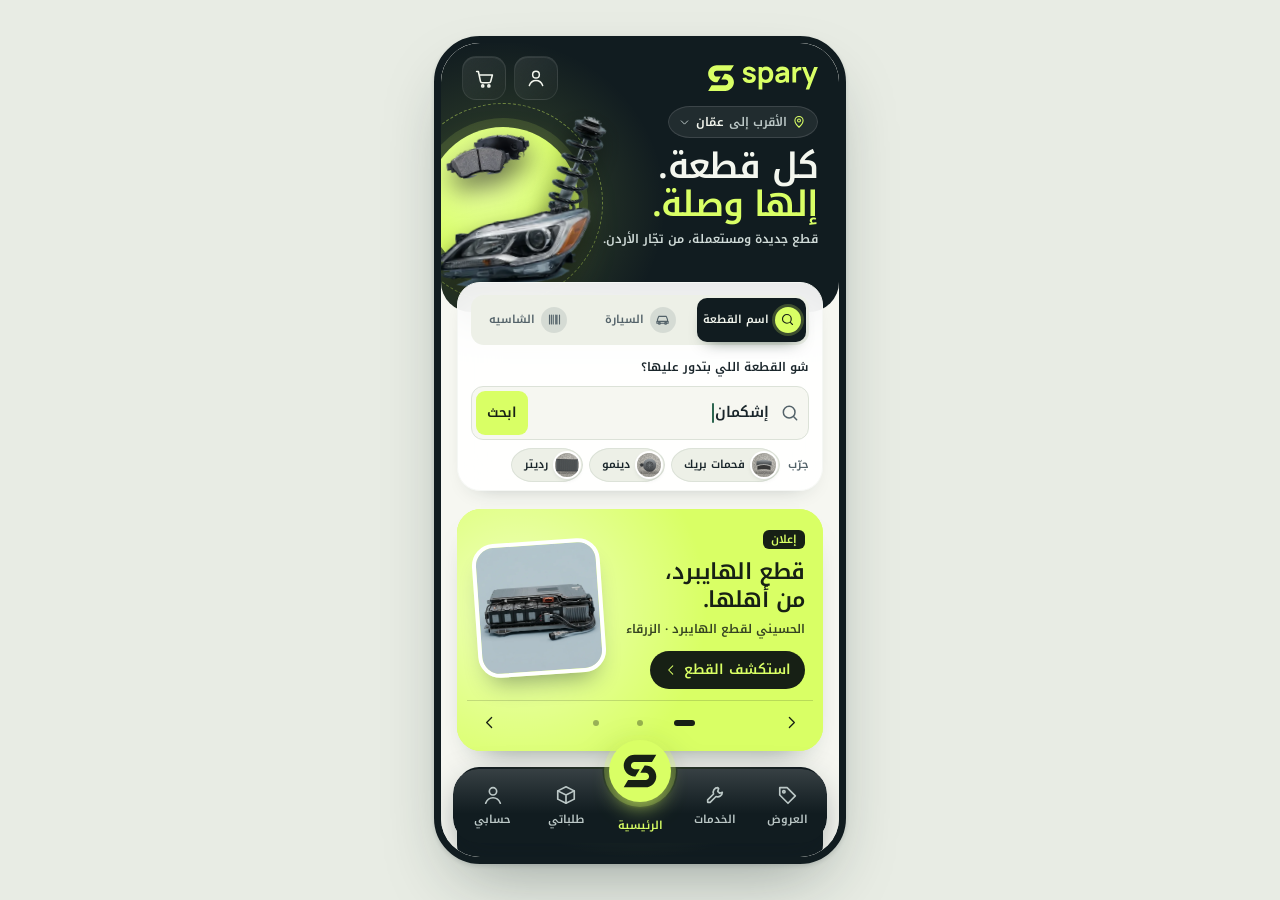
==== index.html @ 4d51b595 "replace font family to kufi font" ====
<!doctype html>
<html lang="ar" dir="rtl" data-palette="volt">
<head>
  <meta charset="utf-8">
  <meta name="viewport" content="width=device-width,initial-scale=1,viewport-fit=cover">
  <meta name="theme-color" content="#111c20">
  <title>Spary — الرئيسية</title>
  <link rel="preconnect" href="https://fonts.googleapis.com">
  <link rel="preconnect" href="https://fonts.gstatic.com" crossorigin>
  <link rel="stylesheet" href="https://fonts.googleapis.com/css2?family=Noto+Kufi+Arabic:wght@400;500;600;700&display=swap">
  <link rel="stylesheet" href="v12-assets/style.css">
  <link rel="stylesheet" href="v12-assets/home-sections.css">
  <link rel="stylesheet" href="v12-assets/home.css">
  <link rel="stylesheet" href="v12-assets/typography.css">
  <meta name="description" content="الصفحة الرئيسية لتطبيق Spary: البحث عن القطع والعروض وخدمات السيارة.">
  <meta name="robots" content="noindex,nofollow">
</head>
<body>
  <main class="presentation" aria-label="معاينة تطبيق Spary">
    <div class="device" id="device">
      <div id="app" class="app">
        <div id="screen" class="screen"></div>
        <nav id="dock" class="dock" aria-label="التنقل الرئيسي"></nav>
        <div id="toast" class="toast" role="status" hidden></div>
      </div>
    </div>
  </main>

  <dialog id="sheet" aria-labelledby="sheet-title">
    <div class="sheet-inner">
      <div class="sheet-top">
        <h2 id="sheet-title"></h2>
        <button class="icon-btn" id="sheet-close" aria-label="إغلاق"></button>
      </div>
      <div id="sheet-body"></div>
    </div>
  </dialog>

  <script src="v12-assets/catalog.js"></script>
  <script src="v12-assets/identity.js"></script>
  <script src="v12-assets/whatsapp.js"></script>
  <script src="v12-assets/home-sections.js"></script>
  <script src="v12-assets/app.js"></script>
  <script src="v12-assets/type-scale.js"></script>
</body>
</html>
---- v12-assets/style.css ----
:root{--ink:#111c20;--brand:#111c20;--signal:#d9ff65;--signal-ink:#172015;--paper:#f5f6f0;--surface:#fff;--soft:#edf0e7;--line:#e0e5db;--text:#19252a;--muted:#657075;--hero-text:#f4f7ef;--hero-muted:#bcc8c7;--canvas:#e8ece4;--good:#2d6650;--warm:#8c5626;--r:24px;color-scheme:light}
:root[data-palette=mint]{--brand:#103f36;--signal:#9ce7c8;--signal-ink:#11382c;--paper:#f3f6f3;--soft:#e8efe8;--canvas:#e2ebe5}
:root[data-palette=cobalt]{--brand:#122e50;--signal:#a4caff;--signal-ink:#152b48;--paper:#f4f6fa;--soft:#e9eef6;--canvas:#e4eaf2}
:root[data-palette=ember]{--brand:#2b2726;--signal:#ffb392;--signal-ink:#42291d;--paper:#faf5f0;--soft:#f1e9e1;--canvas:#eee5dc}
:root[data-theme=dark]{--paper:#172126;--surface:#202d32;--soft:#29373d;--line:#35444a;--text:#f3f5ef;--muted:#b2c0c3;--good:#98d8b6;--warm:#e8ba88;color-scheme:dark}
*{box-sizing:border-box}body{margin:0;background:var(--canvas);font-family:"Noto Kufi Arabic",Tahoma,sans-serif;color:var(--text);font-size:15px;line-height:1.55}button,input,select,textarea{font:inherit}button,a,select{-webkit-tap-highlight-color:transparent}button{cursor:pointer}button{color:inherit}button:disabled{cursor:not-allowed;opacity:.48}button:focus-visible,a:focus-visible,input:focus-visible,select:focus-visible,summary:focus-visible{outline:3px solid #56849a;outline-offset:3px}button{border:0}svg{flex-shrink:0;vertical-align:middle}h1,h2,h3,p{margin:0}img{max-width:100%;display:block}button{touch-action:manipulation}.num{font-family:"Noto Kufi Arabic",Arial,sans-serif;direction:ltr;unicode-bidi:isolate;font-variant-numeric:tabular-nums}.sr-only{position:absolute;width:1px;height:1px;overflow:hidden;clip:rect(0,0,0,0)}
.presentation{min-height:100dvh;display:flex;align-items:center;justify-content:center;gap:92px;padding:36px 28px;direction:rtl}.device{width:412px;height:min(900px,calc(100dvh - 72px));min-height:700px;border:7px solid var(--ink);border-radius:46px;background:var(--paper);box-shadow:0 30px 70px -24px #13282666,0 2px 4px #13282622;overflow:hidden;position:relative;isolation:isolate;flex-shrink:0}.app{height:100%;position:relative;background:var(--paper)}.screen{height:100%;overflow:auto;overscroll-behavior:contain;scrollbar-width:none;padding-bottom:122px}.screen::-webkit-scrollbar{display:none}.studio{width:330px;flex-shrink:0;color:#17272b}.studio-logo{width:120px;color:#17272b;margin-bottom:35px}.studio-logo svg{width:100%;height:auto}.studio-kicker{font:600 10px Arial;letter-spacing:2.1px;color:#68746e;display:block;direction:ltr;text-align:right}.studio h1{font-size:57px;line-height:1.18;letter-spacing:-2px;margin:22px 0 19px;font-weight:600}.studio h1 span{position:relative}.studio h1 span:after{content:'';position:absolute;bottom:8px;right:-4px;left:-5px;height:13px;background:var(--signal);z-index:-1;transform:skewX(-18deg)}.studio-intro{font-size:20px;line-height:1.7;color:#56645d}.studio-line{height:1px;background:#c4cec4;margin:28px 0 22px}.version{font-size:13px;font-weight:600;display:flex;align-items:center;gap:8px}.live-dot{width:7px;height:7px;border-radius:50%;background:#497655}.studio-note{font-size:14px;color:#617069;margin-top:11px;line-height:1.85}.preview-options{margin-top:28px;border-top:1px solid #cad3c9;padding-top:14px;font-size:13px}.preview-options summary{cursor:pointer;color:#56645d}.preview-options summary span{font-size:11px;color:#7a867d;margin-right:10px}.options-body{display:grid;gap:8px;padding-top:18px}.options-body select{background:#f5f7f1;color:#22312a;border:1px solid #c4cec4;border-radius:10px;padding:8px 10px}.options-body label{font-size:12px;color:#627167}.quiet{min-height:44px;background:none;text-align:right;color:#63736a;font-size:12px}.prototype-note{font-size:11px;color:#758176;line-height:1.8;margin-top:24px}.previous{display:inline-block;font-size:12px;color:#596b60;margin-top:20px;text-decoration:none}
.hero{background:var(--brand);color:var(--hero-text);padding:14px 22px 52px;position:relative;overflow:hidden;border-radius:0 0 34px 34px}.hero:after{content:'';position:absolute;width:150px;height:250px;left:18px;top:100px;border:1px solid #ffffff0b;transform:skewX(-27deg);pointer-events:none}.hero-watermark{position:absolute;left:-64px;top:44px;width:250px;height:250px;opacity:.045;transform:rotate(-9deg);pointer-events:none}.app-header{display:flex;align-items:center;justify-content:space-between;height:48px;position:relative;z-index:1}.app-logo{width:112px;color:var(--signal);display:flex}.app-logo svg{width:100%;height:auto}.header-actions{display:flex;align-items:center;gap:8px}.icon-btn{min-width:44px;height:44px;display:inline-flex;justify-content:center;align-items:center;border-radius:14px;background:var(--soft);color:var(--text);position:relative}.hero .icon-btn{background:#ffffff0d;color:var(--hero-text);border:1px solid #ffffff16}.cart-badge{position:absolute;top:1px;left:1px;min-width:16px;height:16px;padding:0 4px;background:var(--signal);color:var(--signal-ink);font-size:10px;font-weight:600;border-radius:5px}.location{display:flex;align-items:center;gap:5px;background:none;color:var(--hero-muted);padding:9px 0;min-height:44px;font-size:12px}.location b{color:var(--hero-text);font-weight:500}.location>svg:first-child{color:var(--signal)}.hero-copy{position:relative;z-index:1;margin-top:15px}.eyebrow{font-size:10px;letter-spacing:1.2px;color:var(--hero-muted);display:flex;gap:7px;align-items:center}.eyebrow:before{content:'';height:5px;width:18px;display:block;background:var(--signal);transform:skewX(-28deg)}.hero h1{font-size:34px;line-height:1.2;font-weight:600;letter-spacing:-.7px;margin:10px 0}.hero h1 em{font-style:normal;color:var(--signal)}.hero-copy p{font-size:13px;color:var(--hero-muted)}
.search-hub{position:relative;margin:-28px 16px 0;background:var(--surface);border-radius:25px;padding:14px;box-shadow:0 12px 30px -19px #10282080;border:1px solid var(--line);z-index:2}.search-tabs{display:flex;background:var(--soft);border-radius:13px;padding:4px;gap:3px}.search-tabs button{min-height:42px;border-radius:10px;font-size:12px;background:none;flex:1;padding:4px;display:flex;gap:5px;align-items:center;justify-content:center;font-weight:500;white-space:nowrap;color:var(--muted)}.search-tabs button[aria-selected=true]{background:var(--brand);color:var(--hero-text);box-shadow:0 3px 6px #10282012}.search-panel{padding-top:14px}.search-label{font-size:13px;font-weight:500;margin-bottom:8px;display:flex;justify-content:space-between;align-items:center}.search-label span{font-size:10px;font-weight:400;color:var(--muted)}.search-input{display:flex;gap:8px;align-items:center;border:1px solid var(--line);border-radius:14px;background:var(--paper);padding:5px 8px 5px 5px;min-height:52px}.search-input:focus-within{border-color:var(--muted)}.search-input input{min-width:0;width:100%;border:0;background:none;outline:0;color:var(--text);font-size:16px;height:40px;padding:0 3px}.search-input input::placeholder{font-size:12px;color:var(--muted)}.search-input>svg{color:var(--muted)}.search-submit{height:42px;min-width:54px;border-radius:10px;background:var(--signal);color:var(--signal-ink);font-size:13px;font-weight:600;display:flex;align-items:center;justify-content:center}.examples{display:flex;align-items:center;gap:5px;overflow-x:auto;scrollbar-width:none;min-height:45px;margin-top:4px;font-size:11px;color:var(--muted)}.examples button{min-height:40px;white-space:nowrap;padding:0 10px;border:0;background:none;color:var(--muted);font-size:11px;text-decoration:underline;text-decoration-color:var(--line);text-underline-offset:4px}.search-help{font-size:11px;color:var(--muted);line-height:1.7;margin-top:9px}.car-fields{display:grid;grid-template-columns:1fr 1fr .8fr;gap:7px}.car-fields label{font-size:10px;color:var(--muted)}select,input,textarea{color:var(--text)}.car-fields select,.form-field input,.form-field select{width:100%;min-height:44px;border:1px solid var(--line);border-radius:10px;background:var(--paper);padding:6px;font-size:13px;display:block;margin-top:4px}.primary{width:100%;min-height:48px;border-radius:14px;background:var(--signal);color:var(--signal-ink);font-weight:600;display:flex;justify-content:center;align-items:center;gap:8px;font-size:14px}.search-panel>.primary{margin-top:12px}.subtle{color:var(--muted);font-size:12px}.trust{display:flex;gap:6px;align-items:center;justify-content:space-evenly;padding:18px 13px 8px;font-size:10px;color:var(--muted)}.trust span{display:flex;align-items:center;gap:4px}.trust svg{color:var(--good)}
.section{padding:23px 16px 0}.section-head{display:flex;justify-content:space-between;align-items:center;gap:8px;margin-bottom:12px}.section-head h2{font-size:21px;line-height:1.3;font-weight:600;letter-spacing:-.35px}.section-head p{font-size:11px;color:var(--muted);margin-top:4px}.text-btn{display:inline-flex;align-items:center;gap:4px;color:var(--muted);background:none;min-height:44px;font-size:12px;white-space:nowrap;padding:4px 0}.section-head h2:before{content:'';width:5px;height:18px;background:var(--signal);border-radius:2px;display:inline-block;margin-left:7px;transform:skewX(-20deg);vertical-align:-2px}.products-rail{display:flex;overflow-x:auto;gap:10px;scroll-snap-type:x proximity;scrollbar-width:none;padding-bottom:5px}.product{flex:0 0 178px;min-width:0;background:var(--surface);border:1px solid var(--line);border-radius:20px;overflow:hidden;scroll-snap-align:start}.product-open{background:none;width:100%;padding:0;text-align:right;display:block}.product-img{height:139px;background:#e4e8e7;position:relative;overflow:hidden}.product-img img{width:100%;height:100%;object-fit:cover}.discount{position:absolute;top:10px;right:10px;padding:2px 8px;background:var(--signal);color:var(--signal-ink);font:600 11px/1.7 "Noto Kufi Arabic";border-radius:6px}.paid-tag{position:absolute;top:10px;left:8px;background:#111c20e6;color:#fff;padding:2px 7px;font-size:9px;border-radius:6px}.product-body{padding:11px 11px 6px}.badges{display:flex;gap:4px;flex-wrap:wrap;font-size:9px;color:var(--muted);margin-bottom:7px}.badges span{background:var(--soft);padding:2px 6px;border-radius:5px}.badges .new{color:var(--good)}.product h3{font-size:14px;font-weight:600;line-height:1.4;min-height:20px;white-space:nowrap;overflow:hidden;text-overflow:ellipsis}.fit{display:block;font-size:10px;color:var(--muted);margin-top:4px;white-space:nowrap;overflow:hidden;text-overflow:ellipsis}.price{display:flex;align-items:baseline;gap:4px;margin-top:9px;direction:rtl}.price b{font-family:Arial,sans-serif;font-weight:700;font-size:23px;letter-spacing:-.8px;direction:ltr}.price small{font-size:10px}.price s{font:11px Arial;color:var(--muted);margin-right:auto}.ends{font-size:10px;color:var(--warm);margin-top:5px;display:flex;align-items:center;gap:4px}.seller{font-size:10px;color:var(--muted);display:flex;align-items:center;gap:4px;margin-top:9px;white-space:nowrap;overflow:hidden}.seller span{overflow:hidden;text-overflow:ellipsis}.seller b{font-weight:500;margin-right:auto;direction:ltr;display:flex;gap:2px;align-items:center;color:var(--text)}.seller b svg{color:var(--warm)}.add{margin:5px 10px 10px;min-height:41px;width:calc(100% - 20px);border:1px solid var(--line);border-radius:11px;background:var(--paper);font-size:12px;font-weight:500;display:flex;gap:6px;align-items:center;justify-content:center}.add.added{background:var(--soft);color:var(--good)}
.promo{margin:25px 16px 0;background:var(--soft);border:1px solid var(--line);border-radius:22px;padding:19px 17px;position:relative;overflow:hidden;display:grid;grid-template-columns:1fr 110px;align-items:center;gap:5px;text-align:right;width:calc(100% - 32px)}.promo .ad-label{font-size:9px;color:var(--muted);display:flex;gap:6px;align-items:center}.ad-label span{width:16px;height:2px;background:var(--muted)}.promo h3{font-size:18px;line-height:1.3;margin:8px 0 4px}.promo p{font-size:10px;color:var(--muted)}.promo .promo-link{font-size:11px;font-weight:600;margin-top:12px;display:flex;gap:5px;align-items:center}.promo img{width:105px;height:105px;object-fit:cover;border-radius:17px;transform:rotate(-7deg);box-shadow:0 9px 18px #11282016}.road{background:var(--brand);padding:23px 18px 17px;border-radius:24px;position:relative;overflow:hidden;color:var(--hero-text)}.road:before{content:'';position:absolute;inset:0;background:linear-gradient(270deg,var(--brand),transparent),url('roadside-garage-bg.webp') center/cover;opacity:.16}.road>*{position:relative}.road .eyebrow{font-size:10px}.road h2{font-size:27px;margin:9px 0 3px;font-weight:600}.road>p{font-size:12px;color:var(--hero-muted);max-width:245px}.service-types{display:grid;grid-template-columns:repeat(4,1fr);gap:7px;margin-top:18px}.service-types button{background:#ffffff0c;border:1px solid #ffffff16;min-height:69px;border-radius:14px;color:var(--hero-text);display:flex;flex-direction:column;gap:7px;align-items:center;justify-content:center;font-size:11px}.service-types button svg{color:var(--signal)}.service-row{display:flex;align-items:center;gap:9px;padding:15px 0;border-bottom:1px solid var(--line)}.service-row:last-child{border-bottom:0}.service-symbol{width:43px;height:43px;border-radius:13px;display:grid;place-items:center;background:var(--soft);color:var(--text);flex-shrink:0}.service-copy{flex:1;text-align:right;background:none;padding:0;min-width:0;min-height:44px}.service-copy b{display:block;font-size:14px;font-weight:500}.service-copy small{font-size:10px;color:var(--muted)}.wa{min-width:44px;min-height:44px;border-radius:13px;background:var(--soft);color:var(--good);display:flex;align-items:center;gap:5px;justify-content:center;font-size:11px;padding:0 9px}.join{display:flex;gap:13px;align-items:center;text-align:right;width:calc(100% - 32px);background:none;margin:22px 16px 0;padding:18px 0;border-top:1px solid var(--line)}.join>svg{color:var(--muted)}.join b{font-size:14px;font-weight:500}.join small{display:block;color:var(--muted);font-size:11px;margin-top:3px}.join .arrow{margin-right:auto}.home-end{text-align:center;font-size:10px;color:var(--muted);padding:15px 0 0}
.dock{position:absolute;bottom:14px;left:12px;right:12px;z-index:10;height:74px;display:grid;grid-template-columns:1fr 1fr 76px 1fr 1fr;background:var(--brand);border-radius:25px;box-shadow:0 12px 30px #111c2033;align-items:center;padding:5px 3px;direction:rtl}.nav-item{height:60px;min-width:44px;border-radius:17px;background:none;color:var(--hero-muted);display:flex;flex-direction:column;align-items:center;justify-content:center;gap:5px;font-size:10px;position:relative;transition:color .18s}.nav-item[aria-current=page]{color:var(--signal)}.nav-item:not(.nav-home)[aria-current=page]:after{content:'';position:absolute;top:0;height:3px;width:13px;border-radius:3px;background:var(--signal)}.nav-home{height:82px;align-self:end;gap:0;justify-content:flex-end;overflow:visible;padding-bottom:7px}.home-disc{position:absolute;bottom:25px;width:66px;height:66px;border-radius:23px;background:#314148;border:5px solid var(--paper);display:grid;place-items:center;box-shadow:0 5px 9px #0002;transition:background .18s,transform .18s;color:var(--hero-muted)}.home-disc svg{width:40px;height:40px}.nav-home[aria-current=page] .home-disc{background:var(--signal);color:var(--signal-ink)}.nav-home:active .home-disc{transform:translateY(2px)}.nav-home .nav-label{font-size:10px}.toast{position:absolute;bottom:108px;inset-inline:18px;padding:13px 17px;background:var(--brand);border:1px solid #ffffff25;color:var(--hero-text);border-radius:16px;box-shadow:0 5px 25px #0002;z-index:30;font-size:13px;text-align:center}.toast[hidden]{display:none}
.page-header{display:flex;align-items:center;gap:12px;padding:20px 16px 14px;background:var(--paper);position:sticky;top:0;z-index:4;border-bottom:1px solid var(--line)}.page-header h1{font-size:21px;font-weight:600;line-height:1.2}.page-header p{font-size:11px;color:var(--muted);margin-top:5px}.page-header .cart-header{margin-right:auto}.page-body{padding:17px 16px}.result-intro{margin-bottom:16px;color:var(--muted);font-size:12px}.result-intro strong{font-weight:500;color:var(--text)}.result-tools{display:flex;align-items:center;gap:8px;margin:10px 0 17px}.result-tools select{min-width:0;flex:1;min-height:44px;border:1px solid var(--line);background:var(--surface);border-radius:12px;font-size:12px;padding:8px}.result-tools button{min-height:44px;border-radius:12px;background:var(--surface);border:1px solid var(--line);padding:7px 12px;font-size:12px;display:flex;align-items:center;gap:5px}.product-grid{display:grid;grid-template-columns:repeat(2,minmax(0,1fr));gap:11px}.product-grid .product{width:auto}.product-grid .product-img{height:138px}.empty{text-align:center;padding:58px 17px 25px}.empty-icon{width:84px;height:84px;border-radius:25px;background:var(--soft);color:var(--muted);display:grid;place-items:center;margin:0 auto 22px;transform:rotate(-6deg)}.empty-icon svg{transform:rotate(6deg);width:34px;height:34px}.empty h2{font-size:22px;font-weight:600}.empty p{color:var(--muted);font-size:14px;margin:12px auto 25px;max-width:280px;line-height:1.8}.empty .primary{max-width:250px;margin:auto}.notice{background:var(--soft);border:1px solid var(--line);padding:13px 14px;border-radius:13px;font-size:12px;line-height:1.8;color:var(--muted);display:flex;align-items:flex-start;gap:7px;margin:13px 0}.notice svg{margin-top:3px}.detail-photo{height:255px;background:#e4e8e7;position:relative}.detail-photo img{width:100%;height:100%;object-fit:cover}.detail-photo .image-index{position:absolute;bottom:14px;left:14px;color:#fff;background:#111c20aa;padding:3px 10px;border-radius:8px;font-size:11px}.detail-title{font-size:25px;line-height:1.4;font-weight:600;margin:8px 0}.detail-fit{color:var(--muted);font-size:13px}.detail-price b{font-size:34px}.specs{display:grid;grid-template-columns:1fr 1fr;gap:1px;background:var(--line);border:1px solid var(--line);border-radius:15px;overflow:hidden;margin:20px 0}.specs div{padding:12px;background:var(--surface)}.specs dt{font-size:11px;color:var(--muted)}.specs dd{margin:3px 0 0;font-size:13px;word-break:break-word}.merchant{background:var(--surface);border:1px solid var(--line);border-radius:18px;padding:15px;margin:18px 0}.merchant-title{display:flex;gap:9px;align-items:center;margin-bottom:12px}.merchant-title b{display:block;font-size:14px}.merchant-title small{color:var(--muted);font-size:11px}.merchant .secondary{width:100%}.secondary{min-height:44px;border:1px solid var(--line);border-radius:12px;background:var(--surface);display:flex;align-items:center;justify-content:center;gap:7px;font-size:13px}.description{font-size:13px;color:var(--muted);line-height:1.9}.cart-group{background:var(--surface);border:1px solid var(--line);border-radius:20px;padding:13px;margin-bottom:15px}.cart-group h2{font-size:14px;font-weight:500;display:flex;gap:6px;align-items:center;padding:3px 0 12px;border-bottom:1px solid var(--line)}.cart-line{display:flex;gap:10px;align-items:center;padding:12px 0}.cart-line img{width:69px;height:69px;object-fit:cover;border-radius:12px}.cart-line .item-copy{flex:1;min-width:0}.cart-line b{display:block;font-size:13px;font-weight:500}.cart-line small{font-size:10px;color:var(--muted)}.cart-line .line-price{font-size:17px;font-weight:600;margin-top:4px}.cart-line .icon-btn{background:none;color:var(--muted)}.free-delivery{background:var(--soft);color:var(--good);font-size:11px;padding:9px;border-radius:9px}.summary-card{padding:16px;background:var(--surface);border:1px solid var(--line);border-radius:18px;margin:18px 0}.summary-row{display:flex;justify-content:space-between;gap:15px;font-size:13px;margin-bottom:10px}.summary-row.total{margin-top:14px;padding-top:13px;border-top:1px solid var(--line);font-size:17px;font-weight:600}.summary-row:last-child{margin-bottom:0}.form-field{display:block;margin-bottom:14px;font-size:12px}.form-field input,.form-field select{font-size:16px;padding:10px 12px}.form-error{color:#b34332;font-size:12px;margin:7px 0;min-height:18px}.account-head{text-align:center;padding:28px 10px}.avatar{background:var(--soft);color:var(--text);width:72px;height:72px;display:grid;place-items:center;border-radius:22px;margin:0 auto 16px}.account-head h2{font-size:23px;font-weight:600}.account-head p{font-size:13px;color:var(--muted);margin:6px 0 20px}.menu-list{border:1px solid var(--line);border-radius:18px;background:var(--surface);overflow:hidden}.menu-list button{width:100%;display:flex;align-items:center;gap:10px;background:none;border-bottom:1px solid var(--line);padding:13px 15px;text-align:right;min-height:54px;font-size:13px}.menu-list button:last-child{border:0}.menu-list button>svg:last-child{margin-right:auto;color:var(--muted)}.order-card{padding:18px;border:1px solid var(--line);border-radius:19px;background:var(--surface);margin-bottom:13px}.order-card .status{font-size:11px;color:var(--good);background:var(--soft);padding:4px 8px;border-radius:6px;display:inline-block}.order-card h2{font-size:17px;margin:10px 0}.order-card p{font-size:12px;color:var(--muted);margin-bottom:13px}.filter-grid{display:grid;grid-template-columns:1fr 1fr;gap:10px}.filter-grid select{min-height:44px;width:100%;border:1px solid var(--line);border-radius:9px;background:var(--paper);padding:5px;font-size:13px}.filter-grid label{font-size:12px;display:grid;gap:5px}.filter-footer{display:flex;gap:9px;margin-top:22px}.filter-footer .secondary{width:70px}.service-filters{display:flex;gap:7px;overflow-x:auto;margin:15px 0;scrollbar-width:none}.service-filters button{border:1px solid var(--line);border-radius:10px;min-height:42px;background:var(--surface);padding:5px 12px;white-space:nowrap;font-size:12px}.service-filters button[aria-pressed=true]{background:var(--brand);color:var(--hero-text)}
dialog{width:min(398px,calc(100% - 24px));max-height:82dvh;margin:auto;border:1px solid var(--line);border-radius:26px;background:var(--surface);color:var(--text);padding:0;box-shadow:0 30px 80px #0005;font-family:"Noto Kufi Arabic",Tahoma,sans-serif}dialog::backdrop{background:#0c191db3;backdrop-filter:blur(5px)}.sheet-inner{padding:17px 20px 23px}.sheet-top{display:flex;align-items:center;justify-content:space-between;margin-bottom:17px;gap:8px}.sheet-top h2{font-size:20px;font-weight:600}.sheet-top .icon-btn{background:none}.sheet-inner p{font-size:13px;color:var(--muted);line-height:1.9}.location-grid{display:grid;grid-template-columns:repeat(3,1fr);gap:8px}.location-grid button{min-height:46px;border-radius:11px;background:var(--soft);font-size:13px}.location-grid button[aria-pressed=true]{background:var(--brand);color:var(--hero-text)}.sheet-buttons{margin-top:20px}.otp-code{letter-spacing:8px;text-align:center;font-family:Arial,sans-serif;font-size:23px!important}.support-grid{display:grid;gap:9px;margin:16px 0}
@media(min-width:900px) and (max-height:800px){.presentation{padding:24px;gap:70px}.device{height:calc(100dvh - 48px);min-height:610px}.studio h1{font-size:48px}.studio-logo{margin-bottom:22px}.studio-note{font-size:12px}.preview-options{margin-top:19px}.prototype-note{margin-top:14px}}
@media(max-width:880px){.presentation{gap:35px}.studio{width:270px}.studio h1{font-size:48px}.device{width:390px}}
@media(max-width:720px){body{background:var(--paper)}.presentation{display:block;padding:0;min-height:0}.device{width:100%;max-width:480px;margin:auto;height:100dvh;min-height:540px;border:0;border-radius:0;box-shadow:none}.studio{width:100%;max-width:480px;padding:30px 24px;background:var(--canvas);margin:auto}.studio h1,.studio-intro,.studio-kicker,.studio-logo,.studio-line,.studio-note,.previous{display:none}.preview-options{margin-top:16px}.prototype-note{margin-top:16px}.dock{bottom:max(12px,env(safe-area-inset-bottom,0px))}.screen{padding-bottom:calc(120px + env(safe-area-inset-bottom,0px))}}
@media(max-width:360px){.hero{padding-inline:18px}.hero h1{font-size:31px}.search-hub{margin-inline:12px;padding:12px}.search-tabs button{font-size:11px;gap:3px}.search-tabs button svg{width:14px}.section{padding-inline:12px}.product-grid{gap:8px}.product-grid .product-body{padding-inline:9px}.product h3{font-size:13px}.trust{font-size:9px;padding-inline:8px}.hero-copy p{font-size:12px}.dock{left:8px;right:8px;grid-template-columns:1fr 1fr 68px 1fr 1fr}}
@media(prefers-reduced-motion:reduce){*,*:before,*:after{scroll-behavior:auto!important;transition:none!important;animation:none!important}}
/* Refined home: compact first fold, quiet glass surfaces, raised brand destination. */
.hero{padding-top:12px;padding-bottom:40px;background-image:radial-gradient(ellipse at 3% 0%,color-mix(in srgb,var(--signal) 11%,transparent),transparent 65%)}
.app-header{height:44px}.location{min-height:32px;padding-block:4px}.hero-copy{margin-top:8px}.hero-copy>.eyebrow{display:none}.hero h1{font-size:31px;line-height:1.16;margin:4px 0 8px}.hero-copy p{font-size:12px}.hero-watermark{top:25px;width:225px;height:225px;left:-53px;opacity:.055}
.search-hub{margin-top:-30px;padding:12px;background:var(--surface);background:color-mix(in srgb,var(--surface) 91%,transparent);backdrop-filter:blur(22px) saturate(125%);-webkit-backdrop-filter:blur(22px) saturate(125%);border-color:color-mix(in srgb,var(--surface) 72%,var(--line));box-shadow:0 12px 28px -22px #10282085,inset 0 1px 0 #ffffff45}
.search-tabs button{min-height:39px}.search-panel{padding-top:10px}.search-label{margin-bottom:7px}.search-label>span{display:none}.search-input{min-height:49px}.search-input input{height:36px}.search-input input::placeholder{font-size:13px}.search-submit{height:39px}.examples{min-height:40px;margin-top:1px}.examples button{font-size:12px;min-height:40px}.trust{padding-top:15px;padding-bottom:4px}
.hero .icon-btn{background:linear-gradient(145deg,#ffffff15,#ffffff05);box-shadow:inset 0 1px 0 #ffffff13;backdrop-filter:blur(10px)}
.dock{background:color-mix(in srgb,var(--brand) 96%,transparent);backdrop-filter:blur(18px);-webkit-backdrop-filter:blur(18px);grid-template-rows:64px}.nav-home{height:64px;align-self:center;padding-bottom:4px}.home-disc{bottom:23px;box-shadow:0 6px 12px #0003,inset 0 1px 0 #ffffff55}.nav-item{font-size:11px}.nav-home .nav-label{font-size:11px}.seller{font-size:11px}.product-img{height:132px}.fit{font-size:11px}.section-head h2{font-size:22px}
@media(max-width:360px){.hero h1{font-size:29px}.hero-copy p{font-size:11px}.search-tabs button{font-size:11px}.search-label{font-size:12px}}
---- v12-assets/home-sections.css ----
/* Restored homepage sections. Brand tokens keep all four palettes consistent. */
.name-search{padding:15px 14px 0}.name-search .finder-shortcut{width:100%;border-top:1px solid var(--line);min-height:43px;background:none;color:var(--muted);display:flex;align-items:center;justify-content:center;gap:7px;font-size:12px}.name-search .search-submit{min-height:44px}.name-search .examples button{min-height:44px}
.home-ads{margin:20px 16px 0}.ad-stage{overflow:hidden;border-radius:23px;border:1px solid var(--line);background:var(--soft);touch-action:pan-y}.ad-slide[hidden]{display:none}.ad-link{width:100%;min-height:182px;display:grid;grid-template-columns:minmax(0,1fr) 116px;gap:9px;align-items:center;text-align:right;padding:16px;background:var(--soft);color:var(--text);position:relative;isolation:isolate}.ad-link:before{content:'';position:absolute;inset:0;z-index:-1;background:radial-gradient(ellipse at 0 80%,color-mix(in srgb,var(--signal) 22%,transparent),transparent 70%)}.ad-copy{min-width:0}.ad-badge{display:inline-block;border:1px solid var(--line);border-radius:5px;padding:1px 7px;color:var(--muted);font-size:10px;background:var(--surface)}.ad-copy h2{font-size:23px;line-height:1.22;font-weight:600;margin:8px 0}.ad-copy p{font-size:10px;color:var(--muted);line-height:1.6}.ad-cta{display:flex;align-items:center;gap:6px;font-size:12px;font-weight:600;margin-top:10px}.ad-art{position:relative}.ad-art:before{content:'';position:absolute;inset:-9px 3px;background:color-mix(in srgb,var(--signal) 45%,var(--surface));transform:rotate(10deg);border-radius:22px}.ad-art img{position:relative;width:116px;height:124px;object-fit:cover;border-radius:19px;transform:rotate(-5deg);box-shadow:0 8px 16px #10282015}.ad-slide-1 .ad-art img{transform:rotate(4deg)}.ad-slide-2 .ad-art img{transform:rotate(-3deg)}.ad-controls{display:flex;align-items:center;justify-content:center;gap:6px;height:44px}.ad-arrow{width:44px;height:44px;background:none;display:grid;place-items:center;color:var(--muted)}.ad-dots{display:flex;gap:0}.ad-dots button{width:30px;height:44px;display:grid;place-items:center;background:none}.ad-dots span{width:6px;height:6px;border-radius:8px;background:var(--muted);opacity:.45}.ad-dots button[aria-current=true] span{width:21px;background:var(--text);opacity:1}.ad-position{font-size:10px;color:var(--muted);direction:ltr;min-width:29px;font-variant-numeric:tabular-nums}
.vehicle-finder{margin:14px 16px 0;padding:18px 16px;border:1px solid var(--line);border-radius:24px;background:var(--surface);scroll-margin-top:15px}.finder-heading{display:flex;align-items:center;justify-content:space-between;gap:12px;margin-bottom:15px}.finder-eyebrow{font-size:10px;color:var(--muted)}.finder-heading h2{font-size:23px;line-height:1.35;font-weight:600;margin:2px 0 4px}.finder-heading p{font-size:11px;color:var(--muted)}.finder-symbol{width:49px;height:49px;border-radius:15px;display:grid;place-items:center;background:var(--soft);color:var(--good);transform:rotate(-5deg)}.finder-tabs button{min-height:44px}.vehicle-finder .search-panel{padding-top:14px}.vehicle-finder .car-fields{grid-template-columns:1fr 1fr .9fr}.vehicle-finder .car-fields label{font-size:11px}.vehicle-finder .car-fields select{padding-inline:5px;min-width:0}.vehicle-finder .search-help{font-size:11px}.vehicle-finder #vin-count{display:inline}.vehicle-finder .search-submit{min-height:44px}.vehicle-finder .examples{flex-wrap:wrap;gap:0;overflow:visible}.vehicle-finder .examples button{min-height:44px}.vehicle-finder .primary{background:var(--brand);color:var(--hero-text)}
.offer-deadline{display:flex;gap:6px;align-items:center;font-size:11px;color:var(--warm);padding:9px 11px;margin:-2px 0 13px;border-radius:11px;background:var(--soft);flex-wrap:wrap}.offer-deadline strong{font-weight:500}.offer-deadline small{margin-inline-start:auto;font-size:10px;color:var(--muted)}.more-services{display:flex;align-items:center;justify-content:space-between;gap:8px;border-top:1px solid #ffffff20;margin-top:15px;padding-top:8px}.more-services span{font-size:10px;color:var(--hero-muted);max-width:180px}.more-services button{display:flex;align-items:center;gap:3px;background:none;color:var(--signal);font-size:11px;min-height:44px;white-space:nowrap}.nearby-heading{font-size:13px;color:var(--muted);font-weight:500;margin:18px 0 0}.home-ads button:focus-visible{outline-offset:-4px}.vehicle-finder select:focus-visible{outline-offset:2px}
@media(max-width:360px){.home-ads{margin-inline:12px}.ad-link{padding:14px;grid-template-columns:minmax(0,1fr) 100px;gap:8px}.ad-art img{width:100px;height:116px}.ad-copy h2{font-size:21px}.vehicle-finder{margin-inline:12px;padding:16px 12px}.finder-heading h2{font-size:22px}.finder-heading p{font-size:10px}.vehicle-finder .car-fields{gap:5px}.offer-deadline{font-size:10px}}
---- v12-assets/home.css ----
/* Homepage working baseline. See design/HOME-DESIGN-BRIEF.md before restructuring. */
:root{--muted:#536269;--paper:#f6f7f1;--soft:#edf0e7;--line:#dce2d8}
:root[data-theme=dark]{--muted:#bac8ca;--paper:#172126;--soft:#29373d;--line:#405157}
.hero{padding:13px 21px 43px;border-radius:0 0 30px 30px}.app-logo{width:112px}.hero-copy{margin-top:7px}.hero h1{font-size:34px;line-height:1.11;letter-spacing:-.6px;margin:7px 0 9px}.hero-copy p{font-size:13px;color:#d1dcd9}.hero-watermark{width:225px;height:225px;left:-45px;top:28px;opacity:.065}.location{font-size:12px;min-height:34px}.app-header .icon-btn{width:44px;height:44px}
.unified-search{margin:-30px 16px 0;padding:12px 13px 3px;border-radius:23px;box-shadow:0 10px 24px -19px #182a2a77}.unified-search .search-tabs{padding:3px;gap:3px;border-radius:13px}.unified-search .search-tabs button{min-height:44px;font-size:12px;gap:5px;font-weight:500}.unified-search .search-tabs button[aria-selected=true]{background:var(--brand);color:var(--hero-text);box-shadow:none}.unified-search .search-panel{padding-top:13px}.unified-search .search-label{font-size:13px;margin-bottom:9px}.unified-search .search-input{min-height:54px;border-radius:12px;background:var(--paper);border-color:var(--line);padding:4px 8px 4px 4px}.unified-search .search-input input{height:42px;font-size:16px}.unified-search .search-input input::placeholder{font-size:12px}.unified-search .search-submit{min-height:44px;min-width:52px;border-radius:9px}.unified-search .examples{min-height:43px;gap:2px;margin-top:3px;font-size:12px}.unified-search .examples button{min-height:44px;font-size:12px;padding-inline:9px}.unified-search .car-fields{gap:7px}.unified-search .car-fields label{font-size:12px}.unified-search .car-fields select{min-width:0;min-height:44px;font-size:13px}.unified-search #car-form,.unified-search #vin-form{padding-bottom:12px}.unified-search #vin-count{display:inline;font-size:12px}.unified-search #vin-help{font-size:12px;line-height:1.65}.unified-search #vin-form .examples{font-size:11px;flex-wrap:wrap;overflow:visible}.recognized-name{font-size:12px;color:var(--muted);line-height:1.6;padding-top:7px}.recognized-name:empty{display:none}.recognized-name strong{font-weight:500;color:var(--text)}
.home-ads{margin-top:21px}.ad-link{min-height:170px;padding:15px 17px;grid-template-columns:minmax(0,1fr) 112px;gap:10px}.ad-stage{border-radius:21px;border-color:var(--line)}.ad-copy h2{font-size:24px;letter-spacing:-.4px;margin-block:7px}.ad-copy p{font-size:11px}.ad-badge{font-size:11px;background:transparent}.ad-cta{font-size:12px;margin-top:10px}.ad-art img{width:112px;height:120px;transform:rotate(-3deg);box-shadow:0 9px 17px #10282012}.ad-art:before{inset:-7px 2px;transform:rotate(7deg);opacity:.75}.ad-dots button{width:36px;min-height:44px}.ad-position{font-size:11px}.ad-controls{gap:3px}.trust{padding:4px 12px 0;gap:5px;font-size:11px}.trust span{gap:4px}.trust svg{width:13px}
.section{padding-top:27px}.section-head{margin-bottom:14px}.section-head h2{font-size:23px;letter-spacing:-.4px}.section-head p{font-size:12px;line-height:1.6;margin-top:4px}.section-head .text-btn{font-size:12px}.offer-deadline{padding:9px 10px;margin-top:0;font-size:12px}.offer-deadline small{font-size:11px}.products-rail{gap:11px;padding-bottom:7px}.product{flex-basis:183px;border-radius:18px}.product-img{height:136px}.product-body{padding:12px 11px 8px}.badges{font-size:11px;gap:4px;margin-bottom:9px}.badges span{padding:1px 5px}.product h3{font-size:14px;line-height:1.45;min-height:40px;white-space:normal;overflow:visible;text-overflow:clip}.fit{font-size:11px;line-height:1.6;white-space:normal;min-height:34px;margin-top:3px}.price{margin-top:8px}.price b{font-size:25px;letter-spacing:-.7px}.price small,.price s{font-size:11px}.ends{font-size:12px;margin-top:7px}.seller{white-space:normal;font-size:11px;align-items:flex-start;min-height:36px;gap:4px;margin-top:10px}.seller span{overflow:visible;line-height:1.45;flex:1}.seller>svg{margin-top:2px}.seller b{font-size:12px;gap:3px;white-space:nowrap;margin-top:1px}.add{min-height:44px;border-radius:10px;font-size:12px;margin-top:1px}.paid-tag,.discount{font-size:11px}
.road{padding:21px 18px 13px;border-radius:22px}.road h2{font-size:29px;margin-top:8px}.road>.eyebrow{font-size:11px}.road>p{font-size:13px;line-height:1.65;max-width:270px}.service-types{gap:7px;margin-top:17px}.service-types button{font-size:12px;min-height:74px;border-radius:12px}.more-services span{font-size:11px;max-width:180px}.more-services button{font-size:12px}.nearby-heading{font-size:13px;margin-top:20px}.service-row{padding-block:17px}.service-copy b{font-size:15px}.service-copy small{font-size:12px;display:block;line-height:1.65;margin-top:4px}.wa{min-width:44px;min-height:44px}.home-end{margin-top:23px;padding:19px 0 0;font-size:12px;border-top:1px solid var(--line);margin-inline:16px}.screen{padding-bottom:125px}.dock{box-shadow:0 10px 25px #0b181e26}.nav-item,.nav-home .nav-label{font-size:11px}
@media(max-width:360px){.hero{padding-inline:17px}.hero h1{font-size:32px}.hero-copy p{font-size:12px}.unified-search{margin-inline:12px;padding-inline:10px}.unified-search .search-tabs button{font-size:12px;gap:4px}.unified-search .search-input input::placeholder{font-size:11px}.ad-link{grid-template-columns:minmax(0,1fr) 101px;padding:14px}.ad-art img{width:101px;height:116px}.ad-copy h2{font-size:22px}.trust{font-size:10px;gap:4px}.product{flex-basis:170px}.product-body{padding-inline:10px}.more-services span{max-width:160px}.offer-deadline{font-size:11px}.offer-deadline small{font-size:10px}}
@media(max-width:720px){.screen{padding-bottom:calc(125px + env(safe-area-inset-bottom,0px))}}
/* Correction round 2026-10-26 (see HOME-HANDOFF.md): functional text >= 12px, primary targets >= 44px. */
.location{min-height:44px;font-size:13px}
.unified-search .search-input input{height:44px}
.unified-search .examples button,.examples button{min-width:44px}
.ad-dots button{width:44px}
.ad-copy p,.ad-position,.trust,.offer-deadline small,.fit,.price small,.price s,.seller,.seller b,.road>.eyebrow,.more-services span,.unified-search #vin-form .examples,.nav-item,.nav-home .nav-label{font-size:12px}
.trust{flex-wrap:wrap;row-gap:2px;justify-content:center;column-gap:12px}
.more-services span{max-width:190px}
@media(max-width:360px){.trust{font-size:12px;column-gap:10px}.offer-deadline,.offer-deadline small{font-size:12px}.unified-search .search-input input::placeholder{font-size:12px}.more-services span{max-width:150px}}
/* Visual round 2026-10-26 (owner request): stronger advert with controls inside, example chips, trust card, nearby service cards. */
.home-ads{position:relative;margin-top:18px}
.ad-stage{border:0;border-radius:24px;background:var(--signal);box-shadow:0 18px 32px -24px #102820a6}
.ad-link{min-height:198px;padding:18px 18px 62px;gap:12px;grid-template-columns:minmax(0,1fr) 128px;background:var(--signal);color:var(--signal-ink)}
.ad-link:before{background:radial-gradient(circle at 17% 40%,#ffffff94,transparent 56%)}
.ad-badge{border:0;border-radius:6px;padding:1px 8px;background:var(--signal-ink);color:var(--signal);font-weight:600}
.ad-copy h2{font-size:26px;line-height:1.18;font-weight:700;letter-spacing:-.5px;margin:9px 0 6px;color:var(--signal-ink)}
.ad-copy p{color:color-mix(in srgb,var(--signal-ink) 84%,var(--signal))}
.ad-cta{display:inline-flex;margin-top:12px;padding:8px 14px;border-radius:999px;background:var(--signal-ink);color:var(--signal);font-size:13px}
.ad-art:before{display:none}
.ad-art img{width:128px;height:134px;border:4px solid #fff;border-radius:22px;transform:rotate(-4deg);box-shadow:0 16px 24px -12px #10282070}
.ad-slide-1 .ad-art img{transform:rotate(3deg)}
.ad-controls{position:absolute;inset-inline:10px;bottom:6px;height:45px;justify-content:space-between;border-top:1px solid color-mix(in srgb,var(--signal-ink) 16%,transparent)}
.ad-arrow,:root[data-theme=dark] .ad-arrow{color:var(--signal-ink);border-radius:50%}
.ad-dots span,:root[data-theme=dark] .ad-dots span{background:var(--signal-ink);opacity:.35}
.ad-dots button[aria-current=true] span,:root[data-theme=dark] .ad-dots button[aria-current=true] span{background:var(--signal-ink);opacity:1}
.ad-position{position:absolute;width:1px;height:1px;overflow:hidden;clip:rect(0,0,0,0)}
.unified-search .examples{gap:6px}
.unified-search .examples>span{margin-inline-end:2px}
.unified-search .examples button{padding:0 13px;border:5px solid transparent;border-inline-width:0;border-radius:999px;background:var(--soft) padding-box;box-shadow:inset 0 0 0 1px var(--line);color:var(--text);text-decoration:none;font-weight:500}
.unified-search .examples button:hover{box-shadow:inset 0 0 0 1px var(--muted)}
.trust{display:grid;grid-template-columns:repeat(3,minmax(0,1fr));gap:0;margin:16px 16px 0;padding:12px 2px;background:var(--surface);border:1px solid var(--line);border-radius:18px;color:var(--text);font-weight:500}
.trust span{flex-direction:column;justify-content:flex-start;gap:7px;padding:0 6px;text-align:center;line-height:1.35}
.trust span+span{border-inline-start:1px solid var(--line)}
.trust svg{width:34px;height:34px;padding:8px;box-sizing:border-box;border-radius:50%;flex:none;background:color-mix(in srgb,var(--signal) 55%,var(--surface));color:var(--signal-ink)}
.nearby-heading~.service-row{margin-top:10px;padding:12px;gap:12px;background:var(--surface);border:1px solid var(--line);border-radius:18px}
.nearby-heading~.service-row .service-symbol{width:46px;height:46px;border-radius:14px;background:color-mix(in srgb,var(--signal) 45%,var(--surface));color:var(--signal-ink)}
.nearby-heading~.service-row .service-copy b{font-weight:600}
.nearby-heading~.service-row .wa{width:46px;height:46px;border-radius:14px;background:#178544;color:#fff}
:root[data-theme=dark] .trust svg,:root[data-theme=dark] .nearby-heading~.service-row .service-symbol{background:color-mix(in srgb,var(--signal) 16%,var(--surface));color:var(--signal)}
@media(max-width:360px){.ad-link{grid-template-columns:minmax(0,1fr) 106px;padding-inline:15px}.ad-art img{width:106px;height:118px}.ad-copy h2{font-size:23px}.trust{margin-inline:12px}}
/* Hero art 2026-10-26 (owner request: the first section as the store-screenshot moment).
   Real part cut-outs float on a signal-colour wheel disc below the header; the dashed ring echoes the mark's motion. */
.hero{padding-bottom:62px;background-image:radial-gradient(circle at 15% 60%,color-mix(in srgb,var(--signal) 20%,transparent),transparent 44%)}
.hero:after{display:none}
.hero-art{position:absolute;left:0;top:0;width:52%;height:100%;pointer-events:none;z-index:0}
.hero-disc{position:absolute;left:-14px;top:84px;width:152px;height:152px;border-radius:50%;background:radial-gradient(circle at 38% 32%,color-mix(in srgb,var(--signal) 62%,#fff),var(--signal) 60%);box-shadow:0 0 0 9px color-mix(in srgb,var(--signal) 13%,transparent),0 22px 46px -14px color-mix(in srgb,var(--signal) 50%,transparent)}
.hero-ring{position:absolute;left:-38px;top:60px;width:200px;height:200px;border-radius:50%;border:1.5px dashed color-mix(in srgb,var(--signal) 42%,transparent)}
.hero-speed{display:none}
.hero-part{position:absolute;display:block;filter:drop-shadow(0 12px 12px #0008)}
.hero-shock{left:110px;top:70px;width:37px;transform:rotate(20deg)}
.hero-pads{left:4px;top:94px;width:86px;transform:rotate(-12deg)}
.hero-headlight{left:-6px;top:164px;width:158px;transform:rotate(-5deg)}
.hero-copy,.app-header,.location{position:relative;z-index:1}
.hero-copy{margin-top:4px}
.hero h1{font-size:38px;line-height:1.08;letter-spacing:-.8px;margin:2px 0 7px}
.location{border-radius:999px;padding:0 12px 0 10px;border:6px solid transparent;border-inline-width:0;background:#ffffff12 padding-box;box-shadow:inset 0 0 0 1px #ffffff1f;gap:5px}
@media(max-width:360px){.hero h1{font-size:34px}.hero-disc{width:132px;height:132px;top:92px}.hero-ring{width:180px;height:180px;top:68px}.hero-headlight{width:138px;top:170px}.hero-pads{width:76px}.hero-shock{left:94px;width:33px}}
/* Search section 2026-10-26 (owner request: an artistic touch that shows how search works).
   Sliding tab ink, a once-per-visit typing demo inside the empty name field, recognised-name chip,
   a 17-segment VIN meter and a signal focus ring. */
.unified-search .search-tabs{position:relative;isolation:isolate}
.tab-ink{position:absolute;top:3px;bottom:3px;inset-inline-start:3px;width:calc((100% - 12px)/3);border-radius:10px;background:var(--brand);box-shadow:0 8px 16px -10px #102820b3;transition:transform .45s cubic-bezier(.3,1.3,.45,1);z-index:-1}
.search-tabs[data-active=car] .tab-ink{transform:translateX(calc(-100% - 3px))}
.search-tabs[data-active=vin] .tab-ink{transform:translateX(calc(-200% - 6px))}
.unified-search .search-tabs button{transition:color .3s}
.unified-search .search-tabs button[aria-selected=true]{background:none;box-shadow:none}
.unified-search .search-tabs button[aria-selected=true] svg{color:var(--signal)}
.unified-search .search-input{position:relative;transition:border-color .2s,box-shadow .2s}
.unified-search .search-input:focus-within{border-color:var(--brand);box-shadow:0 0 0 4px color-mix(in srgb,var(--signal) 45%,transparent)}
:root[data-theme=dark] .unified-search .search-input:focus-within{border-color:var(--signal)}
.search-demo{position:absolute;top:0;bottom:0;display:flex;align-items:center;gap:1px;padding-inline:3px;overflow:hidden;white-space:nowrap;pointer-events:none;font-size:16px;color:var(--text)}
.demo-typed[dir=ltr]{font-variant-numeric:tabular-nums;letter-spacing:.3px}
.demo-caret{flex:none;width:2px;height:20px;border-radius:2px;background:var(--good);animation:demoCaret .9s steps(1) infinite}
@keyframes demoCaret{50%{opacity:0}}
.demo-meaning{flex:none;margin-inline-start:auto;display:inline-flex;align-items:center;gap:6px;padding:4px 11px;border-radius:999px;background:var(--brand);color:var(--hero-text);font-size:12px;font-weight:600;opacity:0;transform:translateX(-10px) scale(.9);transition:opacity .25s,transform .4s cubic-bezier(.2,.9,.3,1.35)}
.demo-meaning:before{content:'';width:6px;height:6px;border-radius:50%;background:var(--signal);box-shadow:0 0 0 3px color-mix(in srgb,var(--signal) 30%,transparent)}
.understood .demo-meaning{opacity:1;transform:none}
:root[data-theme=dark] .demo-meaning{background:var(--signal);color:var(--signal-ink)}
:root[data-theme=dark] .demo-meaning:before{background:var(--signal-ink)}
.search-input.demoing input::placeholder{color:transparent}
.search-input.demoing:after{content:'';position:absolute;inset:0;border-radius:inherit;pointer-events:none;opacity:0;background:linear-gradient(100deg,transparent 35%,color-mix(in srgb,var(--signal) 55%,transparent) 50%,transparent 65%) 0 0/70% 100% no-repeat}
.search-input.demoing:has(.understood):after{animation:demoSweep .85s ease-out}
@keyframes demoSweep{from{opacity:1;background-position:260% 0}to{opacity:1;background-position:-160% 0}}
.recognized-name strong{display:inline-flex;align-items:center;gap:6px;margin-inline-start:4px;padding:3px 10px;border-radius:999px;background:var(--brand);color:var(--hero-text);font-weight:600;animation:chipIn .35s cubic-bezier(.2,.9,.3,1.35)}
.recognized-name strong:before{content:'';width:6px;height:6px;border-radius:50%;background:var(--signal)}
:root[data-theme=dark] .recognized-name strong{background:var(--signal);color:var(--signal-ink)}
:root[data-theme=dark] .recognized-name strong:before{background:var(--signal-ink)}
@keyframes chipIn{from{opacity:0;transform:scale(.88)}}
.vin-meter{display:flex;gap:3px;margin-top:9px;direction:ltr}
.vin-meter i{flex:1;height:5px;border-radius:3px;background:var(--line);transition:background .2s,transform .2s}
.vin-meter i.on{background:var(--good)}
.unified-search .car-fields select{appearance:none;-webkit-appearance:none;padding-inline:10px 26px;background:var(--paper) url("data:image/svg+xml,%3Csvg xmlns='http://www.w3.org/2000/svg' width='12' height='12' fill='none' stroke='%23889599' stroke-width='2' stroke-linecap='round' stroke-linejoin='round'%3E%3Cpath d='M2.5 4.5 6 8l3.5-3.5'/%3E%3C/svg%3E") no-repeat left 9px center/12px}
.unified-search .car-fields select:focus-visible{outline:0;border-color:var(--brand);box-shadow:0 0 0 4px color-mix(in srgb,var(--signal) 45%,transparent)}
@media(prefers-reduced-motion:reduce){.tab-ink,.demo-meaning,.recognized-name strong{transition:none;animation:none}}
/* Search tabs and «جرّب» chips 2026-10-26 (owner request: a touch on the tabs and the example words).
   Each tab icon sits in a badge that turns signal when selected and moves once in its own way:
   the lens sweeps, the car drives in with speed lines, the VIN barcode is scanned. Example chips carry the
   part's illustration, rise in one by one, and the tapped word travels into the field. */
.unified-search .search-tabs button{gap:6px}
.tab-icon{position:relative;flex:none;width:26px;height:26px;border-radius:50%;display:grid;place-items:center;background:color-mix(in srgb,var(--muted) 15%,transparent);color:var(--muted);transition:background .3s,color .3s}
.unified-search .search-tabs button[aria-selected=true]{font-weight:600}
.unified-search .search-tabs button[aria-selected=true] .tab-icon{background:var(--signal);color:var(--signal-ink);box-shadow:0 0 0 3px color-mix(in srgb,var(--signal) 22%,transparent)}
.unified-search .search-tabs button[aria-selected=true] .tab-icon svg{color:var(--signal-ink)}
.tab-fx{position:absolute;pointer-events:none;opacity:0}
.search-tabs button[data-value=name][aria-selected=true] .tab-icon svg{animation:tabLens .75s cubic-bezier(.3,1.5,.5,1)}
@keyframes tabLens{0%{transform:translate(4px,4px) rotate(-30deg) scale(.6)}55%{transform:translate(-1.5px,-1px) rotate(10deg) scale(1.08)}100%{transform:none}}
.search-tabs button[data-value=car][aria-selected=true] .tab-icon svg{animation:tabDrive .6s cubic-bezier(.2,.9,.3,1.25)}
@keyframes tabDrive{from{transform:translateX(10px);opacity:0}to{transform:none;opacity:1}}
.search-tabs button[data-value=car] .tab-fx{inset-inline-start:-11px;top:8px;width:11px;height:9px;background:linear-gradient(var(--signal),var(--signal)) 0 0/100% 2px no-repeat,linear-gradient(var(--signal),var(--signal)) 0 7px/65% 2px no-repeat}
.search-tabs button[data-value=car][aria-selected=true] .tab-fx{animation:tabSpeed .75s ease-out}
@keyframes tabSpeed{0%{opacity:0;transform:translateX(8px)}35%{opacity:1}100%{opacity:0;transform:translateX(-3px)}}
.search-tabs button[data-value=vin] .tab-fx{left:5px;right:5px;top:5px;height:2px;border-radius:2px;background:var(--signal-ink)}
.search-tabs button[data-value=vin][aria-selected=true] .tab-fx{animation:tabScanLine 1s ease-in-out}
@keyframes tabScanLine{0%{opacity:0;transform:none}15%{opacity:.8}50%{transform:translateY(14px)}85%{opacity:.8}100%{opacity:0;transform:none}}
.unified-search .examples{position:relative}
.unified-search .examples button{display:inline-flex;align-items:center;gap:7px;padding-inline:4px 13px;animation:chipRise .5s cubic-bezier(.2,.9,.3,1.3) backwards}
.unified-search .examples button:nth-of-type(2){animation-delay:.08s}
.unified-search .examples button:nth-of-type(3){animation-delay:.16s}
@keyframes chipRise{from{opacity:0;transform:translateY(8px) scale(.94)}}
.ex-thumb{flex:none;width:24px;height:24px;border-radius:50%;object-fit:cover;box-shadow:0 0 0 2px var(--surface),0 2px 6px -2px #10282066;transition:transform .25s}
.unified-search .examples button:hover .ex-thumb{transform:rotate(-12deg) scale(1.08)}
.unified-search .examples button.ex-sent{opacity:.35}
.unified-search .examples .ex-ghost{animation:none;box-shadow:0 10px 20px -10px #102820aa;position:absolute;z-index:3;margin:0;display:inline-flex;align-items:center;gap:7px;padding:0 13px 0 4px;border:5px solid transparent;border-inline-width:0;border-radius:999px;background:var(--brand) padding-box;color:var(--hero-text);font:inherit;font-size:12px;font-weight:600;pointer-events:none;white-space:nowrap}
.unified-search .search-input.just-filled{animation:fieldLand .7s ease-out}
@keyframes fieldLand{0%{box-shadow:0 0 0 0 color-mix(in srgb,var(--signal) 70%,transparent)}100%{box-shadow:0 0 0 12px transparent}}
@media(max-width:360px){.unified-search .search-tabs button{gap:4px}.tab-icon{width:24px;height:24px}.unified-search .examples button{padding-inline:3px 11px;gap:6px}.ex-thumb{width:22px;height:22px}}
@media(prefers-reduced-motion:reduce){.tab-icon svg,.tab-fx,.unified-search .examples button,.unified-search .search-input.just-filled{animation:none!important}}
/* Car search 2026-10-26 (owner request: restyle the car dropdowns).
   Make, model and year read as three linked steps: a numbered badge that turns into a check, the chosen value
   in large type, and the next step lit up. The native select covers each tile, so phones keep their own picker,
   and the button names the chosen car. */
.unified-search .car-steps{display:grid;grid-template-columns:repeat(3,minmax(0,1fr));gap:7px}
.unified-search .car-step{position:relative;display:flex;flex-direction:column;align-items:flex-start;gap:7px;min-height:78px;padding:10px 10px 11px;border:1px solid var(--line);border-radius:15px;background:var(--paper);color:var(--text);font-size:12px;cursor:pointer;transition:border-color .2s,background .2s,box-shadow .2s}
.unified-search .car-step>svg{position:absolute;inset-inline-end:9px;top:14px;color:var(--muted);transition:transform .2s}
.unified-search .car-step:hover>svg{transform:translateY(2px)}
.step-badge{width:24px;height:24px;border-radius:50%;display:grid;place-items:center;font:600 12px/1 "Noto Kufi Arabic",Arial,sans-serif;background:var(--soft);color:var(--muted);transition:background .25s,color .25s}
.step-text{display:flex;flex-direction:column;gap:1px;width:100%;min-width:0}
.step-text small{font-size:12px;color:var(--muted)}
.step-text b{font-size:15px;font-weight:600;line-height:1.35;white-space:nowrap;overflow:hidden;text-overflow:ellipsis}
.unified-search .car-step select{position:absolute;inset:0;width:100%;height:100%;min-height:0;margin:0;padding:0;border:0;opacity:0;cursor:pointer;font-size:16px;background:none;appearance:none;-webkit-appearance:none}
.unified-search .car-step.locked{background:transparent;border-style:dashed;cursor:default}
.unified-search .car-step.locked select{cursor:default}
.car-step.locked .step-text b,.car-step.now .step-text b{color:var(--muted);font-weight:500}
.unified-search .car-step.now{border-color:var(--brand);background:var(--surface);box-shadow:0 0 0 3px color-mix(in srgb,var(--signal) 45%,transparent)}
.car-step.now .step-badge{background:var(--brand);color:var(--signal);animation:stepCall 1.5s ease-in-out 3}
@keyframes stepCall{50%{box-shadow:0 0 0 6px color-mix(in srgb,var(--signal) 55%,transparent)}}
.unified-search .car-step.done{background:var(--surface);border-color:color-mix(in srgb,var(--good) 40%,var(--line))}
.car-step.done .step-badge{background:var(--signal);color:var(--signal-ink);animation:stepPop .45s cubic-bezier(.2,.9,.3,1.6)}
@keyframes stepPop{from{transform:scale(.3) rotate(-40deg)}}
.unified-search .car-step:focus-visible{outline:2px solid var(--brand);outline-offset:2px}
:root[data-theme=dark] .unified-search .car-step.now{border-color:var(--signal)}
:root[data-theme=dark] .car-step.now .step-badge{background:var(--signal);color:var(--signal-ink)}
:root[data-theme=dark] .unified-search .car-step:focus-visible{outline-color:var(--signal)}
.unified-search .car-go{margin-top:12px}
@media(max-width:360px){.unified-search .car-steps{gap:5px}.unified-search .car-step{padding-inline:8px}.step-text b{font-size:14px}}
@media(prefers-reduced-motion:reduce){.car-step .step-badge{animation:none!important}}
/* Car picker sheet 2026-10-26 (owner request: the dropdown items looked too classic).
   On phones the sheet rises from the bottom; a step chain on top lets the customer jump back,
   makes carry their Arabic initial, models their make, years sit in a calm grid. */
.unified-search .car-step{font:inherit;text-align:start;width:100%}
.unified-search .car-step:disabled{opacity:1;cursor:default}
#sheet.car-sheet{width:min(430px,100%);max-width:100%;max-height:86dvh;margin:auto auto 0;border-radius:28px 28px 0 0;border-bottom:0;animation:sheetUp .38s cubic-bezier(.2,.9,.3,1)}
@media(min-width:721px){#sheet.car-sheet{margin:auto;border-radius:28px;border-bottom:1px solid var(--line)}}
@keyframes sheetUp{from{transform:translateY(60px);opacity:.3}}
#sheet.car-sheet .sheet-inner{padding:10px 18px calc(22px + env(safe-area-inset-bottom,0px))}
#sheet.car-sheet .sheet-inner:before{content:'';display:block;width:42px;height:5px;border-radius:3px;background:var(--line);margin:0 auto 12px}
#sheet.car-sheet .sheet-top{margin-bottom:12px}
.car-picker{animation:pickIn .32s cubic-bezier(.2,.9,.3,1)}
@keyframes pickIn{from{opacity:0;transform:translateX(-16px)}}
.pick-chain{display:flex;align-items:center;gap:4px;margin-bottom:16px;overflow-x:auto;scrollbar-width:none}
.pick-chain::-webkit-scrollbar{display:none}
.pick-step{flex:none;display:inline-flex;align-items:center;gap:6px;min-height:44px;padding:0 13px 0 9px;border-radius:999px;background:var(--soft);color:var(--muted);font:inherit;font-size:13px;font-weight:500}
.pick-step span{width:22px;height:22px;border-radius:50%;display:grid;place-items:center;background:var(--surface);font:600 12px/1 "Noto Kufi Arabic",Arial,sans-serif}
.pick-step.done{color:var(--text)}
.pick-step.done span{background:var(--signal);color:var(--signal-ink)}
.pick-step.now{background:var(--brand);color:var(--hero-text);font-weight:600}
.pick-step.now span{background:var(--signal);color:var(--signal-ink)}
.pick-step:disabled{opacity:1;background:transparent;border:1px dashed var(--line);cursor:default}
.pick-link{flex:none;width:10px;height:2px;border-radius:2px;background:var(--line)}
.pick-grid{display:grid;gap:8px}
.pick-make,.pick-model{grid-template-columns:repeat(3,minmax(0,1fr))}
.pick-year{grid-template-columns:repeat(4,minmax(0,1fr))}
.pick-option{position:relative;display:flex;flex-direction:column;align-items:center;justify-content:center;gap:5px;min-height:96px;padding:12px 6px;border:1px solid var(--line);border-radius:18px;background:var(--paper);color:var(--text);font:inherit;text-align:center;transition:transform .15s,border-color .2s,background .2s;animation:optIn .38s cubic-bezier(.2,.9,.3,1.25) backwards;animation-delay:calc(var(--i)*22ms)}
@keyframes optIn{from{opacity:0;transform:translateY(10px) scale(.96)}}
.pick-year .pick-option{min-height:52px;border-radius:14px}
.pick-option b{font-size:15px;font-weight:600}
.pick-year .pick-option b{font-size:16px;font-variant-numeric:tabular-nums}
.pick-option small{font-size:12px;color:var(--muted)}
.pick-option:hover{border-color:var(--muted)}
.pick-option:active{transform:scale(.95)}
.pick-mono{width:46px;height:46px;border-radius:50%;display:grid;place-items:center;background:color-mix(in srgb,var(--signal) 55%,var(--surface));color:var(--signal-ink);font:600 23px/1 "Noto Kufi Arabic",Arial,sans-serif;box-shadow:inset 0 -3px 0 color-mix(in srgb,var(--signal-ink) 12%,transparent)}
.pick-option[aria-pressed=true]{background:var(--brand);border-color:var(--brand);color:var(--hero-text)}
.pick-option[aria-pressed=true] small{color:var(--hero-muted)}
.pick-option[aria-pressed=true] .pick-mono{background:var(--signal)}
.pick-tick{position:absolute;top:7px;inset-inline-end:7px;width:20px;height:20px;border-radius:50%;display:grid;place-items:center;background:var(--signal);color:var(--signal-ink)}
:root[data-theme=dark] .pick-step.now,:root[data-theme=dark] .pick-option[aria-pressed=true]{background:var(--signal);border-color:var(--signal);color:var(--signal-ink)}
:root[data-theme=dark] .pick-step.now span{background:var(--signal-ink);color:var(--signal)}
:root[data-theme=dark] .pick-option[aria-pressed=true] small{color:var(--signal-ink)}
:root[data-theme=dark] .pick-option[aria-pressed=true] .pick-mono{background:var(--signal-ink);color:var(--signal)}
:root[data-theme=dark] .pick-option[aria-pressed=true] .pick-tick{background:var(--signal-ink);color:var(--signal)}
:root[data-theme=dark] .pick-mono{background:color-mix(in srgb,var(--signal) 18%,var(--surface));color:var(--signal)}
@media(prefers-reduced-motion:reduce){#sheet.car-sheet,.car-picker,.pick-option{animation:none!important}}
/* Advert motion 2026-10-26 (owner request): slides move in the direction of the swipe or arrow; still no autoplay. */
.ad-stage{position:relative;z-index:0} /* keeps the moving slides under the arrows and dots */
.ad-controls{z-index:2}
.ad-slide{position:relative;z-index:1}
.ad-slide.ad-leaving{position:absolute;inset:0;z-index:0;pointer-events:none}
/* Trust strip 2026-10-26 (owner request: make the payment / delivery / contact icons far more beautiful).
   A dark band under the signal advert; the three promises sit on a dashed route line (the "link" idea).
   On first view the line draws, the icons arrive one by one, then the note flips, the truck drives in, the phone rings. */
.trust{position:relative;margin:16px 16px 0;padding:16px 4px 15px;border:0;border-radius:22px;background:radial-gradient(ellipse at 50% -10%,color-mix(in srgb,var(--signal) 16%,transparent),transparent 65%),var(--brand);color:var(--hero-text);font-weight:600;box-shadow:0 16px 30px -24px #102820b3;overflow:hidden}
.trust:before{content:'';position:absolute;top:37px;inset-inline:16.7%;border-top:1.5px dashed color-mix(in srgb,var(--signal) 55%,transparent);transform-origin:right}
.trust span{position:relative;z-index:1;gap:10px;color:var(--hero-text)}
.trust span+span{border:0}
.trust-ico{position:relative;display:grid;place-items:center;width:44px;height:44px;border-radius:50%;background:var(--signal);color:var(--signal-ink);box-shadow:0 0 0 6px color-mix(in srgb,var(--signal) 15%,transparent),0 8px 16px -6px #0008}
.trust .trust-ico svg,:root[data-theme=dark] .trust .trust-ico svg{width:20px;height:20px;padding:0;border-radius:0;background:none;box-shadow:none;color:inherit}
.trust-ship:after{content:'';position:absolute;inset-inline-start:-15px;top:16px;width:12px;height:10px;background:linear-gradient(var(--signal),var(--signal)) 0 0/100% 2px no-repeat,linear-gradient(var(--signal),var(--signal)) 4px 7px/65% 2px no-repeat;opacity:0}
:root[data-theme=dark] .trust{box-shadow:inset 0 0 0 1px var(--line)}
.trust.armed:before{transform:scaleX(0)}
.trust.armed span{opacity:0;transform:translateY(10px) scale(.92)}
.trust.in:before{transform:none;transition:transform 1s cubic-bezier(.3,.8,.3,1) .1s}
.trust.in span{opacity:1;transform:none;transition:opacity .4s,transform .55s cubic-bezier(.2,.9,.3,1.35)}
.trust.in span:nth-child(2){transition-delay:.14s}
.trust.in span:nth-child(3){transition-delay:.28s}
.trust.in .trust-pay svg{animation:trustFlip .7s .55s cubic-bezier(.3,1.4,.5,1)}
@keyframes trustFlip{0%{transform:rotateY(0)}50%{transform:rotateY(180deg) scale(1.12)}100%{transform:rotateY(360deg)}}
.trust.in .trust-ship svg{animation:trustDrive .75s .7s cubic-bezier(.2,.9,.3,1.25) backwards}
@keyframes trustDrive{from{transform:translateX(16px);opacity:0}}
.trust.in .trust-ship:after{animation:tabSpeed .85s .72s ease-out}
.trust.in .trust-call svg{animation:trustRing .9s .9s ease-in-out}
@keyframes trustRing{10%,30%,50%{transform:rotate(-16deg)}20%,40%,60%{transform:rotate(16deg)}70%,100%{transform:none}}
@media(max-width:360px){.trust{margin-inline:12px}.trust-ico{width:40px;height:40px}.trust:before{top:35px}}
@media(prefers-reduced-motion:reduce){.trust.armed:before,.trust.armed span{transform:none;opacity:1}.trust-ico svg,.trust-ship:after{animation:none!important}}
/* Offers stage 2026-10-26 (owner: the coupon cards did not reach the level; keep the heading and the limited-time line).
   A dark showroom: lime pill «عروض لفترة محدودة», «عروض سارية» with the signal word, «كل العروض», a faint % mark,
   and clean product cards that let the photo lead. */
.section.deals{position:relative;margin:30px 8px 0;padding:22px 0 20px;border-radius:30px;overflow:hidden;color:var(--hero-text);background:radial-gradient(120% 55% at 90% 0%,color-mix(in srgb,var(--signal) 20%,transparent),transparent 62%),linear-gradient(180deg,color-mix(in srgb,var(--brand) 88%,#fff),var(--brand) 45%),var(--brand);box-shadow:0 24px 40px -30px #102820}
:root[data-theme=dark] .section.deals{box-shadow:inset 0 0 0 1px var(--line)}
.section.deals:before{content:'%';position:absolute;top:24px;left:-14px;font:700 210px/1 "Noto Kufi Arabic",Arial,sans-serif;color:var(--signal);opacity:.07;transform:rotate(-12deg);pointer-events:none}
.deals-head{position:relative;padding:0 18px;margin-bottom:18px}
.deals-pill{display:inline-flex;align-items:center;gap:6px;padding:5px 11px 5px 12px;border-radius:999px;background:var(--signal);color:var(--signal-ink);font-size:12px;font-weight:600}
.deals-top{display:flex;align-items:center;justify-content:space-between;gap:10px}
.deals-head h2{margin-top:10px;font-size:32px;line-height:1.1;font-weight:700;letter-spacing:-.8px}
.deals-head h2 em{font-style:normal;color:var(--signal)}
.deals-head p{margin-top:6px;font-size:12px;line-height:1.6;color:var(--hero-muted)}
.deals-all{flex:none;display:inline-flex;align-items:center;gap:3px;min-height:44px;padding:0 12px 0 10px;border-radius:999px;border:1px solid #ffffff2e;background:#ffffff0d;color:var(--hero-text);font:inherit;font-size:12px;font-weight:600}
.deals-rail{position:relative;gap:12px;padding:2px 16px 6px;scroll-snap-type:x mandatory;scroll-padding-inline:16px}
/* Card v2 (owner: the round discount sticker was nicer; the white card still short of the level).
   Alaa's structure on our brand: a dark glass card inside the showroom, inset photo, the round stamped sticker,
   a tinted price box with offer price and the old one, date and saving, merchant, and a full-width signal button. */
.deals-rail{padding-top:12px}
.deal{position:relative;flex:0 0 262px;scroll-snap-align:start;display:flex;flex-direction:column;padding:10px;border-radius:28px;background:color-mix(in srgb,var(--brand) 88%,#fff);border:1px solid #ffffff1c;color:var(--hero-text);box-shadow:0 22px 36px -24px #000d}
.deal-open{display:flex;flex-direction:column;flex:1;width:100%;padding:0;background:none;color:inherit;font:inherit;text-align:start}
.deal-media{position:relative;height:176px;border-radius:20px;overflow:hidden;background:var(--soft)}
.deal-media img{width:100%;height:100%;object-fit:cover;transition:transform .6s cubic-bezier(.2,.8,.3,1)}
.deal:hover .deal-media img{transform:scale(1.05)}
.deal-sticker{position:absolute;z-index:2;top:-8px;inset-inline-start:-4px;width:66px;height:66px;border-radius:50%;display:grid;place-content:center;gap:1px;text-align:center;line-height:1;background:var(--signal);color:var(--signal-ink);transform:rotate(-12deg);outline:1.5px dashed color-mix(in srgb,var(--signal-ink) 35%,transparent);outline-offset:-6px;box-shadow:0 12px 20px -8px #000a}
.deal-sticker b{font-size:20px;font-weight:700;direction:ltr;letter-spacing:-.5px}
.deal-sticker small{font-size:12px;font-weight:600}
.deal-tags{position:absolute;inset-inline:8px;bottom:8px;display:flex;flex-wrap:wrap;gap:4px}
.deal-tags span{padding:3px 10px;border-radius:999px;background:color-mix(in srgb,var(--surface) 92%,transparent);backdrop-filter:blur(6px);color:var(--text);font-size:12px;font-weight:500}
.deal-tags span:first-child{color:var(--good);font-weight:600}
.deal-body{display:flex;flex-direction:column;gap:9px;padding:14px 6px 12px}
.deal-body h3{font-size:19px;font-weight:700;line-height:1.3;letter-spacing:-.3px}
.deal-fit{display:flex;align-items:center;gap:6px;font-size:12px;color:var(--hero-muted)}
.deal-fit svg,.deal-shop svg,.deal-ends svg{flex:none}
.deal-price{display:flex;align-items:flex-end;justify-content:space-between;gap:8px;padding:11px 13px 12px;border-radius:18px;background:color-mix(in srgb,var(--signal) 14%,var(--brand));border:1px solid color-mix(in srgb,var(--signal) 28%,transparent)}
.deal-price small{display:block;margin-bottom:5px;font-size:12px;font-weight:600}
.deal-price .now small{color:var(--signal)}
.deal-price .was{text-align:end}
.deal-price .was small{color:var(--hero-muted);font-weight:500}
.deal-price b{display:block;font-size:31px;font-weight:700;letter-spacing:-.9px;line-height:1;font-variant-numeric:tabular-nums}
.deal-price b i{margin-inline-start:5px;font-size:13px;font-style:normal;font-weight:500;letter-spacing:0;color:var(--hero-muted)}
.deal-price s{font-size:16px;color:var(--hero-muted);font-variant-numeric:tabular-nums}
.deal-meta{display:flex;align-items:center;justify-content:space-between;gap:8px;font-size:12px}
.deal-ends{display:flex;align-items:center;gap:5px;color:var(--signal);font-weight:600}
.deal-save{padding:3px 9px;border-radius:999px;background:#ffffff14;color:var(--hero-text);font-weight:600;white-space:nowrap}
.deal-shop{display:flex;align-items:center;gap:6px;font-size:12px;color:var(--hero-muted)}
.deal-shop span{flex:1;min-width:0;white-space:nowrap;overflow:hidden;text-overflow:ellipsis}
.deal-shop b{display:flex;align-items:center;gap:3px;color:var(--hero-text);font-weight:600}
.deal-shop b svg{color:var(--signal)}
.deal-add{display:flex;align-items:center;justify-content:center;gap:7px;min-height:50px;border-radius:18px;background:var(--signal);color:var(--signal-ink);font:inherit;font-size:14px;font-weight:700;transition:transform .15s,background .25s,box-shadow .25s;box-shadow:0 10px 20px -12px color-mix(in srgb,var(--signal) 80%,transparent)}
.deal-add:active{transform:scale(.97)}
.deal-add.added{background:#ffffff1f;color:var(--hero-text);box-shadow:none}
.deal-add.added svg{color:var(--signal);animation:stepPop .45s cubic-bezier(.2,.9,.3,1.6)}
.deals.armed .deal{opacity:0;transform:translateX(-40px)}
.deals.in .deal{opacity:1;transform:none;transition:opacity .5s,transform .7s cubic-bezier(.2,.9,.3,1);transition-delay:calc(var(--i)*.1s + .1s)}
@media(max-width:360px){.section.deals{margin-inline:6px}.deal{flex-basis:246px}.deals-head h2{font-size:29px}}
@media(prefers-reduced-motion:reduce){.deals.armed .deal{opacity:1;transform:none}.deal-media img,.deal-add.added svg{transition:none;animation:none}}
/* Services 2026-10-26 (owner: show creativity in the services section).
   Roadside hi-vis: the card wears the safety-vest colour with barrier stripes, the four service types are dark
   tiles, and the card stands on a road whose lane marks run and whose tow truck pulls in once on first view. */
.hivis{position:relative;overflow:hidden;border-radius:28px;background:var(--signal);color:var(--signal-ink);box-shadow:0 22px 36px -26px color-mix(in srgb,var(--signal-ink) 70%,transparent)}
.hivis:before{content:'';display:block;height:12px;background:repeating-linear-gradient(-45deg,var(--signal-ink) 0 11px,var(--signal) 11px 22px)}
.hivis-head{padding:16px 18px 0}
.hivis-eyebrow{display:inline-flex;align-items:center;gap:6px;font-size:12px;font-weight:600}
.hivis-head h2{margin-top:8px;font-size:32px;line-height:1.15;font-weight:700;letter-spacing:-.8px}
.hivis-head h2 em{font-style:normal;display:inline-block;padding:0 10px 3px;border-radius:10px;background:var(--signal-ink);color:var(--signal);transform:rotate(-2deg)}
.hivis-head p{margin-top:8px;font-size:13px;line-height:1.6;font-weight:500}
.hivis-types{display:grid;grid-template-columns:repeat(2,minmax(0,1fr));gap:8px;padding:16px 14px 0}
.hivis-types button{display:grid;grid-template-columns:auto minmax(0,1fr);grid-template-rows:auto auto;column-gap:10px;align-items:center;min-height:68px;padding:10px 12px;border-radius:18px;background:var(--signal-ink);color:var(--hero-text);font:inherit;text-align:start;transition:transform .15s}
.hivis-types button:active{transform:scale(.97)}
.hivis-ico{grid-row:span 2;width:42px;height:42px;border-radius:50%;display:grid;place-items:center;background:var(--signal);color:var(--signal-ink)}
.hivis-types b{font-size:15px;font-weight:700;align-self:end}
.hivis-types small{font-size:12px;line-height:1.4;color:var(--hero-muted);align-self:start}
.hivis-more{display:flex;align-items:center;justify-content:space-between;gap:10px;padding:14px 18px 16px;font-size:12px;font-weight:500}
.hivis-more button{flex:none;display:inline-flex;align-items:center;gap:3px;min-height:44px;padding:0 14px;border-radius:999px;background:var(--signal-ink);color:var(--signal);font:inherit;font-size:13px;font-weight:700}
.hivis-road{position:relative;height:46px;background:linear-gradient(var(--signal) 0 0) 0 50%/100% 0 no-repeat,#1b2226;border-top:3px solid color-mix(in srgb,var(--signal-ink) 70%,#fff)}
.hivis-road:before{content:'';position:absolute;inset:50% 0 auto;height:3px;margin-top:-1.5px;background:repeating-linear-gradient(90deg,var(--signal) 0 22px,transparent 22px 40px)}
.hivis-truck{position:absolute;bottom:9px;left:18%;display:grid;place-items:center;color:var(--signal);filter:drop-shadow(0 0 8px color-mix(in srgb,var(--signal) 60%,transparent))}
.hivis.armed .hivis-truck{transform:translateX(-120px);opacity:0}
.hivis.in .hivis-truck{animation:roadPull 1.6s cubic-bezier(.2,.8,.3,1) both}
@keyframes roadPull{from{transform:translateX(-120px);opacity:0}25%{opacity:1}to{transform:none;opacity:1}}
.hivis.in .hivis-road:before{animation:laneRun 1.6s cubic-bezier(.2,.8,.3,1)}
@keyframes laneRun{from{background-position:-160px 0}to{background-position:0 0}}
@media(max-width:360px){.hivis-head h2{font-size:29px}.hivis-types{padding-inline:10px;gap:6px}.hivis-types button{padding:9px 10px;column-gap:8px}.hivis-ico{width:38px;height:38px}}
@media(prefers-reduced-motion:reduce){.hivis.armed .hivis-truck{transform:none;opacity:1}.hivis-truck,.hivis-road:before{animation:none!important}}
/* Page end 2026-10-26 (owner: a touch on the last section). A light signature, not another block:
   two dashed route lines meet at the mark, then «كل قطعة. إلها وصلة.» with the signal highlight. */
.home-sign{display:flex;flex-direction:column;align-items:center;gap:14px;margin:40px 16px 0;padding-bottom:6px;text-align:center}
.sign-route{display:flex;align-items:center;gap:12px;width:100%}
.sign-route i{flex:1;height:2px;background:repeating-linear-gradient(90deg,color-mix(in srgb,var(--text) 30%,transparent) 0 9px,transparent 9px 16px)}
.sign-route i:first-child{transform-origin:right}
.sign-route i:last-child{transform-origin:left}
.sign-mark{flex:none;width:60px;height:60px;border-radius:19px;display:grid;place-items:center;background:var(--brand);color:var(--signal);box-shadow:0 0 0 6px color-mix(in srgb,var(--signal) 40%,transparent),0 14px 24px -14px #102820aa}
.sign-line{font-size:23px;font-weight:700;line-height:1.3;letter-spacing:-.4px;color:var(--text)}
.sign-line em{font-style:normal;padding:0 5px;background:linear-gradient(transparent 58%,color-mix(in srgb,var(--signal) 75%,transparent) 58% 92%,transparent 92%)}
.sign-word{direction:ltr;font-size:12px;font-weight:600;letter-spacing:2.5px;color:var(--muted)}
:root[data-theme=dark] .sign-line em{background:none;color:var(--signal)}
.home-sign.armed .sign-route i{transform:scaleX(0)}
.home-sign.armed .sign-mark{transform:scale(.6) rotate(-30deg);opacity:0}
.home-sign.armed .sign-line,.home-sign.armed .sign-word{opacity:0;transform:translateY(8px)}
.home-sign.in .sign-route i{transform:none;transition:transform .9s cubic-bezier(.3,.8,.3,1)}
.home-sign.in .sign-mark{transform:none;opacity:1;transition:transform .6s cubic-bezier(.2,.9,.3,1.5) .55s,opacity .3s .55s}
.home-sign.in .sign-line{opacity:1;transform:none;transition:opacity .5s .8s,transform .5s .8s}
.home-sign.in .sign-word{opacity:1;transform:none;transition:opacity .5s .95s,transform .5s .95s}
@media(prefers-reduced-motion:reduce){.home-sign.armed .sign-route i,.home-sign.armed .sign-mark,.home-sign.armed .sign-line,.home-sign.armed .sign-word{transform:none;opacity:1}}
/* Navigation 2026-10-26 (owner: a touch on the navigation bar). Brief: five visible names, home in the middle
   with the raised identity mark. The bar now cradles the mark in a cut-out, the mark is a round wheel that spins
   once, and the current page sits on a signal pill. */
.dock{background:none;box-shadow:none;-webkit-backdrop-filter:none;backdrop-filter:none;isolation:isolate;filter:drop-shadow(0 12px 16px #0b181e40)}
.dock:before{content:'';position:absolute;inset:0;z-index:-1;border-radius:inherit;background:linear-gradient(180deg,color-mix(in srgb,var(--brand) 84%,#fff),var(--brand) 60%);-webkit-mask:radial-gradient(circle 38px at 50% var(--notch-y,2px),#0000 97%,#000 100%);mask:radial-gradient(circle 38px at 50% var(--notch-y,2px),#0000 97%,#000 100%)}
.home-disc{bottom:36px;width:62px;height:62px;border:0;border-radius:50%;background:color-mix(in srgb,var(--brand) 78%,#fff);color:var(--hero-text);box-shadow:0 10px 18px -8px #000b}
.home-disc svg{width:38px;height:38px}
.nav-home[aria-current=page] .home-disc{background:var(--signal);color:var(--signal-ink);box-shadow:0 0 0 5px color-mix(in srgb,var(--signal) 24%,transparent),0 12px 22px -8px color-mix(in srgb,var(--signal) 75%,transparent)}
.home-disc.spin svg{animation:wheelSpin .95s cubic-bezier(.25,.7,.3,1)}
@keyframes wheelSpin{from{transform:rotate(-360deg)}}
.nav-item{isolation:isolate}
.nav-item svg{transition:transform .2s}
.nav-item:active svg{transform:scale(.88)}
.nav-item:not(.nav-home)[aria-current=page]:after{display:none}
.nav-item:not(.nav-home)[aria-current=page]:before{content:'';position:absolute;top:5px;left:50%;width:48px;height:31px;margin-left:-24px;border-radius:999px;background:var(--signal);z-index:-1;animation:navPill .35s cubic-bezier(.2,.9,.3,1.4)}
.nav-item:not(.nav-home)[aria-current=page] svg{color:var(--signal-ink)}
.nav-item[aria-current=page] .nav-label{color:var(--signal);font-weight:600}
@keyframes navPill{from{transform:scaleX(.4);opacity:0}}
:root[data-theme=dark] .dock:before{box-shadow:inset 0 0 0 1px var(--line)}
@media(prefers-reduced-motion:reduce){.home-disc.spin svg,.nav-item[aria-current=page]:before{animation:none}}
/* Type pass 2026-10-26 (owner: one pass on font and size across the whole home page).
   One family (the Arabic "Noto Kufi Arabic" already loaded) and one scale of eight steps; the faces exist in 400/500/600,
   so 700 is declared as 600 (it rendered as 600 anyway). 16px stays on the search field so phones do not zoom.
     xs 12 labels, chips, meta, nav     sm 13 body text, secondary buttons     md 15 main buttons, tiles, sub-heads
     lg 17 card titles                  xl 20 sticker number                    2xl 24 section titles, advert, sign-off
     3xl 30 stage titles and prices     4xl 38 the first-screen line */
:root{--fs-xs:12px;--fs-sm:13px;--fs-md:15px;--fs-lg:17px;--fs-xl:20px;--fs-2xl:24px;--fs-3xl:30px;--fs-4xl:38px}
.hero h1{font-size:var(--fs-4xl);font-weight:600;letter-spacing:-.8px}
.deals-head h2,.hivis-head h2,.deal-price b{font-size:var(--fs-3xl);font-weight:600;letter-spacing:-.7px}
.section-head h2,.ad-copy h2,.sign-line{font-size:var(--fs-2xl);font-weight:600;letter-spacing:-.4px;line-height:1.25}
.deal-sticker b{font-size:var(--fs-xl);font-weight:600}
.deal-body h3,.svc-copy b{font-size:var(--fs-lg);font-weight:600;letter-spacing:-.2px;line-height:1.35}
.hivis-types b,.nearby-title,.deal-price s{font-size:var(--fs-md)}
.hivis-types b,.nearby-title{font-weight:600}
.deal-add,.svc-wa,.ad-cta,.unified-search .search-submit,.unified-search .car-go{font-size:var(--fs-md);font-weight:600}
.hero-copy p,.section-head p,.deals-head p,.hivis-head p,.ad-copy p,.svc-info,.unified-search .search-label{font-size:var(--fs-sm);line-height:1.6}
.hero-copy p,.section-head p,.deals-head p,.hivis-head p,.ad-copy p,.svc-info{font-weight:400}
.section-head .text-btn,.deals-all,.nearby-change,.hivis-more button,.svc-more,.location{font-size:var(--fs-sm);font-weight:600}
.unified-search .search-tabs button,.unified-search .examples button,.unified-search .examples>span,.trust,.deal-tags span,.deal-fit,.deal-meta,.deal-shop,.deal-price small,.deals-pill,.hivis-eyebrow,.hivis-types small,.hivis-more span,.svc-type,.svc-area,.sign-word,.nav-item,.nav-home .nav-label,.recognized-name,.demo-meaning{font-size:var(--fs-xs)}
.nav-item,.unified-search .examples button,.unified-search .search-tabs button,.deal-tags span{font-weight:500}
.nav-item[aria-current=page] .nav-label,.unified-search .search-tabs button[aria-selected=true]{font-weight:600}
.location{font-weight:400}
.nearby-title b{font-weight:600}
.ad-badge{font-size:var(--fs-xs)}
.location b{font-weight:600}
@media(max-width:360px){:root{--fs-4xl:34px;--fs-3xl:28px;--fs-2xl:22px}}
/* Nearby providers as a route 2026-10-26 (owner: still classic and outside the identity).
   A dark panel under the roadside card; the brand's dashed connection line runs down it and every provider
   is a stop: signal circle with the service icon, type, name, area, description, signal WhatsApp and details. */
.route-panel{position:relative;margin-top:12px;padding:16px 16px 18px;border-radius:28px;background:radial-gradient(90% 50% at 100% 0%,color-mix(in srgb,var(--signal) 14%,transparent),transparent 65%),var(--brand);color:var(--hero-text);box-shadow:0 22px 36px -28px #102820}
:root[data-theme=dark] .route-panel{box-shadow:inset 0 0 0 1px var(--line)}
.nearby-head{display:flex;align-items:center;justify-content:space-between;gap:10px;margin-bottom:14px}
.nearby-title{display:flex;align-items:center;gap:6px;font-size:var(--fs-md);font-weight:500;color:var(--hero-text)}
.nearby-title b{font-weight:600;color:var(--signal)}
.nearby-title svg{color:var(--signal)}
.nearby-change{flex:none;min-height:44px;padding:0 13px;border-radius:999px;border:1px solid #ffffff2e;background:#ffffff0d;color:var(--hero-text);font:inherit;font-size:var(--fs-sm);font-weight:600}
.route{position:relative;list-style:none;margin:0;padding:0;display:flex;flex-direction:column;gap:18px}
.route:before{content:'';position:absolute;top:22px;bottom:30px;inset-inline-start:21px;border-inline-start:2px dashed color-mix(in srgb,var(--signal) 55%,transparent);transform-origin:top}
.route:after{content:'';position:absolute;bottom:22px;inset-inline-start:17px;width:10px;height:10px;border-radius:50%;background:var(--signal)}
.stop{position:relative;display:grid;grid-template-columns:44px minmax(0,1fr);gap:12px;align-items:start}
.stop-pin{position:relative;z-index:1;width:44px;height:44px;border-radius:50%;display:grid;place-items:center;background:var(--signal);color:var(--signal-ink);box-shadow:0 0 0 6px var(--brand),0 0 0 7px color-mix(in srgb,var(--signal) 35%,transparent)}
.stop-body{display:flex;flex-direction:column;gap:12px;padding:12px 14px 14px;border-radius:20px;background:#ffffff0b;border:1px solid #ffffff17}
.route-panel .svc-main{display:flex;flex-direction:column;gap:5px;width:100%;padding:0;background:none;color:inherit;font:inherit;text-align:start}
.route-panel .svc-type{align-self:flex-start;padding:2px 9px;border-radius:999px;border:1px solid color-mix(in srgb,var(--signal) 55%,transparent);color:var(--signal);font-size:var(--fs-xs);font-weight:600}
.route-panel .svc-main b{font-size:var(--fs-lg);font-weight:600;line-height:1.35;color:var(--hero-text)}
.route-panel .svc-area{display:flex;align-items:center;gap:4px;font-size:var(--fs-xs);color:var(--hero-muted)}
.route-panel .svc-info{font-size:var(--fs-sm);line-height:1.6;color:var(--hero-muted)}
.route-panel .svc-actions{display:flex;gap:8px}
.route-panel .svc-wa{flex:1;min-width:0;padding:0 10px;white-space:nowrap;display:flex;align-items:center;justify-content:center;gap:7px;min-height:46px;border-radius:15px;background:var(--signal);color:var(--signal-ink);font:inherit;font-size:var(--fs-md);font-weight:600;box-shadow:0 10px 18px -12px color-mix(in srgb,var(--signal) 80%,transparent)}
.route-panel .svc-more{flex:none;display:flex;align-items:center;gap:3px;min-height:46px;padding:0 13px;border-radius:15px;border:1px solid #ffffff2e;background:none;color:var(--hero-text);font:inherit;font-size:var(--fs-sm);font-weight:600}
.route-panel .svc-wa:active,.route-panel .svc-more:active{transform:scale(.97)}
.route-empty{font-size:var(--fs-sm);color:var(--hero-muted)}
.route-panel.armed .route:before{transform:scaleY(0)}
.route-panel.armed .stop-pin{transform:scale(.4);opacity:0}
.route-panel.armed .stop-body{opacity:0;transform:translateX(-14px)}
.route-panel.in .route:before{transform:none;transition:transform 1s cubic-bezier(.3,.8,.3,1)}
.route-panel.in .stop-pin{transform:none;opacity:1;transition:transform .5s cubic-bezier(.2,.9,.3,1.5),opacity .3s}
.route-panel.in .stop-body{opacity:1;transform:none;transition:opacity .45s,transform .55s cubic-bezier(.2,.9,.3,1)}
.route-panel.in .stop:nth-child(1) .stop-pin{transition-delay:.15s}.route-panel.in .stop:nth-child(1) .stop-body{transition-delay:.25s}
.route-panel.in .stop:nth-child(2) .stop-pin{transition-delay:.5s}.route-panel.in .stop:nth-child(2) .stop-body{transition-delay:.6s}
@media(max-width:360px){.route-panel{padding-inline:12px}.stop{gap:10px}.route-panel .svc-more{padding:0 10px}.route-panel .svc-wa{font-size:var(--fs-sm)}}
@media(prefers-reduced-motion:reduce){.route-panel.armed .route:before,.route-panel.armed .stop-pin,.route-panel.armed .stop-body{transform:none;opacity:1}}
---- v12-assets/typography.css ----
/* v12 type pass: the mobile UI starts at the agreed semibold weight. */
#screen *,
#dock *,
#sheet * {
  font-weight: 600 !important;
}

:root {
  --type-scale: 0.92;
}

/* Keep the exact supplied WhatsApp mark crisp inside both service actions. */
.wa svg,
.svc-wa svg {
  width: 16px;
  height: 16px;
  display: block;
  flex: 0 0 16px;
}

.wa,
.svc-wa {
  gap: 7px;
}

.route-panel .svc-wa {
  padding-inline: 14px;
  gap: 8px;
  font-size: 12px !important;
}

@media (max-width: 360px) {
  .route-panel .svc-wa {
    padding-inline: 12px;
  }
}
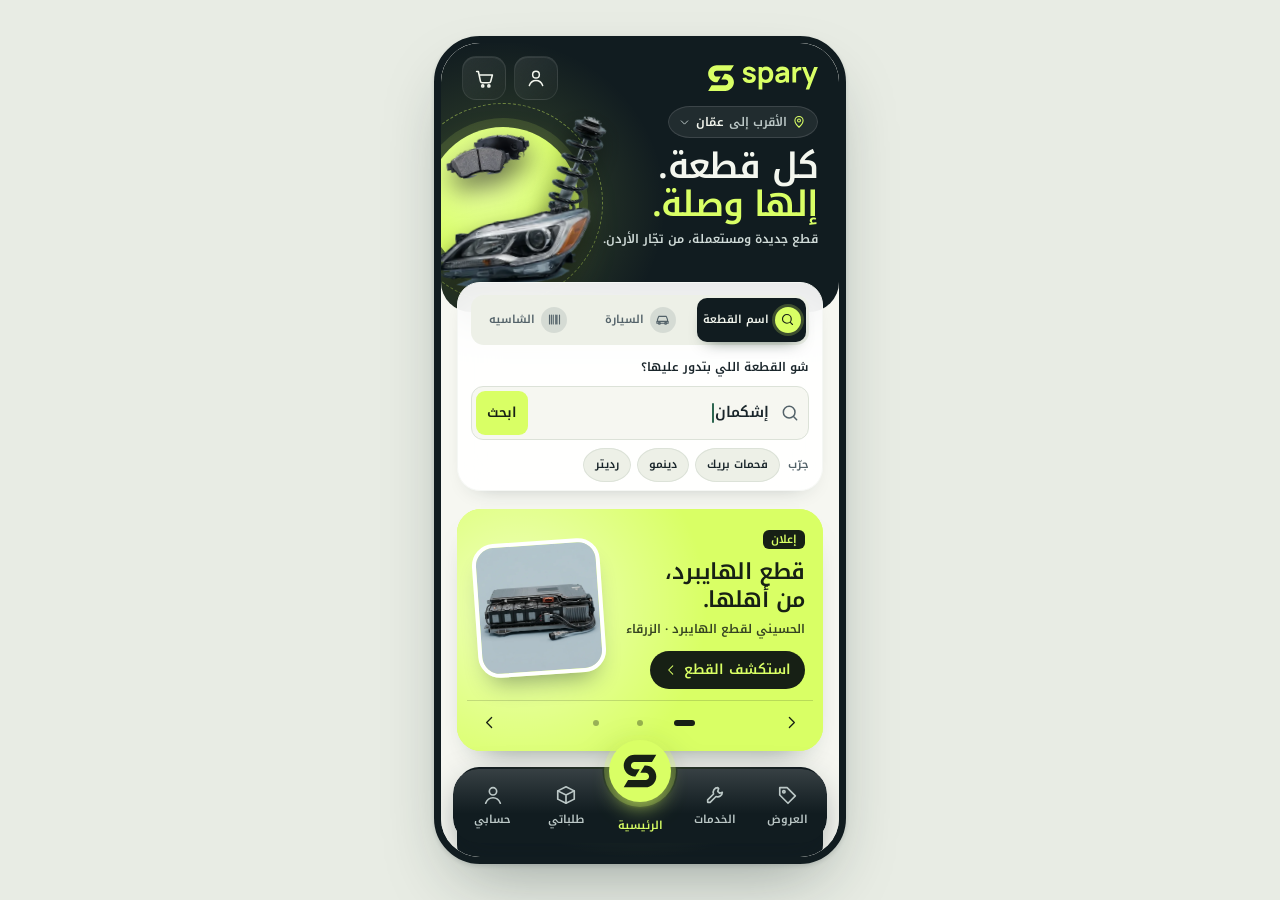
==== commit f209a740: "feat(home): add category discovery rail with vehicle picker" ====
--- a/index.html
+++ b/index.html
@@ -10,7 +10,7 @@
   <link rel="stylesheet" href="https://fonts.googleapis.com/css2?family=Noto+Kufi+Arabic:wght@400;500;600;700&display=swap">
   <link rel="stylesheet" href="v12-assets/style.css">
   <link rel="stylesheet" href="v12-assets/home-sections.css">
-  <link rel="stylesheet" href="v12-assets/home.css">
+  <link rel="stylesheet" href="v12-assets/home.css?v=category-3">
   <link rel="stylesheet" href="v12-assets/typography.css">
   <meta name="description" content="الصفحة الرئيسية لتطبيق Spary: البحث عن القطع والعروض وخدمات السيارة.">
   <meta name="robots" content="noindex,nofollow">
@@ -39,8 +39,8 @@
   <script src="v12-assets/catalog.js"></script>
   <script src="v12-assets/identity.js"></script>
   <script src="v12-assets/whatsapp.js"></script>
-  <script src="v12-assets/home-sections.js"></script>
-  <script src="v12-assets/app.js"></script>
-  <script src="v12-assets/type-scale.js"></script>
+  <script src="v12-assets/home-sections.js?v=category-2"></script>
+  <script src="v12-assets/app.js?v=category-2"></script>
+  <script src="v12-assets/type-scale.js?v=category-4"></script>
 </body>
 </html>
--- a/v12-assets/style.css
+++ b/v12-assets/style.css
@@ -7,7 +7,7 @@
 .presentation{min-height:100dvh;display:flex;align-items:center;justify-content:center;gap:92px;padding:36px 28px;direction:rtl}.device{width:412px;height:min(900px,calc(100dvh - 72px));min-height:700px;border:7px solid var(--ink);border-radius:46px;background:var(--paper);box-shadow:0 30px 70px -24px #13282666,0 2px 4px #13282622;overflow:hidden;position:relative;isolation:isolate;flex-shrink:0}.app{height:100%;position:relative;background:var(--paper)}.screen{height:100%;overflow:auto;overscroll-behavior:contain;scrollbar-width:none;padding-bottom:122px}.screen::-webkit-scrollbar{display:none}.studio{width:330px;flex-shrink:0;color:#17272b}.studio-logo{width:120px;color:#17272b;margin-bottom:35px}.studio-logo svg{width:100%;height:auto}.studio-kicker{font:600 10px Arial;letter-spacing:2.1px;color:#68746e;display:block;direction:ltr;text-align:right}.studio h1{font-size:57px;line-height:1.18;letter-spacing:-2px;margin:22px 0 19px;font-weight:600}.studio h1 span{position:relative}.studio h1 span:after{content:'';position:absolute;bottom:8px;right:-4px;left:-5px;height:13px;background:var(--signal);z-index:-1;transform:skewX(-18deg)}.studio-intro{font-size:20px;line-height:1.7;color:#56645d}.studio-line{height:1px;background:#c4cec4;margin:28px 0 22px}.version{font-size:13px;font-weight:600;display:flex;align-items:center;gap:8px}.live-dot{width:7px;height:7px;border-radius:50%;background:#497655}.studio-note{font-size:14px;color:#617069;margin-top:11px;line-height:1.85}.preview-options{margin-top:28px;border-top:1px solid #cad3c9;padding-top:14px;font-size:13px}.preview-options summary{cursor:pointer;color:#56645d}.preview-options summary span{font-size:11px;color:#7a867d;margin-right:10px}.options-body{display:grid;gap:8px;padding-top:18px}.options-body select{background:#f5f7f1;color:#22312a;border:1px solid #c4cec4;border-radius:10px;padding:8px 10px}.options-body label{font-size:12px;color:#627167}.quiet{min-height:44px;background:none;text-align:right;color:#63736a;font-size:12px}.prototype-note{font-size:11px;color:#758176;line-height:1.8;margin-top:24px}.previous{display:inline-block;font-size:12px;color:#596b60;margin-top:20px;text-decoration:none}
 .hero{background:var(--brand);color:var(--hero-text);padding:14px 22px 52px;position:relative;overflow:hidden;border-radius:0 0 34px 34px}.hero:after{content:'';position:absolute;width:150px;height:250px;left:18px;top:100px;border:1px solid #ffffff0b;transform:skewX(-27deg);pointer-events:none}.hero-watermark{position:absolute;left:-64px;top:44px;width:250px;height:250px;opacity:.045;transform:rotate(-9deg);pointer-events:none}.app-header{display:flex;align-items:center;justify-content:space-between;height:48px;position:relative;z-index:1}.app-logo{width:112px;color:var(--signal);display:flex}.app-logo svg{width:100%;height:auto}.header-actions{display:flex;align-items:center;gap:8px}.icon-btn{min-width:44px;height:44px;display:inline-flex;justify-content:center;align-items:center;border-radius:14px;background:var(--soft);color:var(--text);position:relative}.hero .icon-btn{background:#ffffff0d;color:var(--hero-text);border:1px solid #ffffff16}.cart-badge{position:absolute;top:1px;left:1px;min-width:16px;height:16px;padding:0 4px;background:var(--signal);color:var(--signal-ink);font-size:10px;font-weight:600;border-radius:5px}.location{display:flex;align-items:center;gap:5px;background:none;color:var(--hero-muted);padding:9px 0;min-height:44px;font-size:12px}.location b{color:var(--hero-text);font-weight:500}.location>svg:first-child{color:var(--signal)}.hero-copy{position:relative;z-index:1;margin-top:15px}.eyebrow{font-size:10px;letter-spacing:1.2px;color:var(--hero-muted);display:flex;gap:7px;align-items:center}.eyebrow:before{content:'';height:5px;width:18px;display:block;background:var(--signal);transform:skewX(-28deg)}.hero h1{font-size:34px;line-height:1.2;font-weight:600;letter-spacing:-.7px;margin:10px 0}.hero h1 em{font-style:normal;color:var(--signal)}.hero-copy p{font-size:13px;color:var(--hero-muted)}
 .search-hub{position:relative;margin:-28px 16px 0;background:var(--surface);border-radius:25px;padding:14px;box-shadow:0 12px 30px -19px #10282080;border:1px solid var(--line);z-index:2}.search-tabs{display:flex;background:var(--soft);border-radius:13px;padding:4px;gap:3px}.search-tabs button{min-height:42px;border-radius:10px;font-size:12px;background:none;flex:1;padding:4px;display:flex;gap:5px;align-items:center;justify-content:center;font-weight:500;white-space:nowrap;color:var(--muted)}.search-tabs button[aria-selected=true]{background:var(--brand);color:var(--hero-text);box-shadow:0 3px 6px #10282012}.search-panel{padding-top:14px}.search-label{font-size:13px;font-weight:500;margin-bottom:8px;display:flex;justify-content:space-between;align-items:center}.search-label span{font-size:10px;font-weight:400;color:var(--muted)}.search-input{display:flex;gap:8px;align-items:center;border:1px solid var(--line);border-radius:14px;background:var(--paper);padding:5px 8px 5px 5px;min-height:52px}.search-input:focus-within{border-color:var(--muted)}.search-input input{min-width:0;width:100%;border:0;background:none;outline:0;color:var(--text);font-size:16px;height:40px;padding:0 3px}.search-input input::placeholder{font-size:12px;color:var(--muted)}.search-input>svg{color:var(--muted)}.search-submit{height:42px;min-width:54px;border-radius:10px;background:var(--signal);color:var(--signal-ink);font-size:13px;font-weight:600;display:flex;align-items:center;justify-content:center}.examples{display:flex;align-items:center;gap:5px;overflow-x:auto;scrollbar-width:none;min-height:45px;margin-top:4px;font-size:11px;color:var(--muted)}.examples button{min-height:40px;white-space:nowrap;padding:0 10px;border:0;background:none;color:var(--muted);font-size:11px;text-decoration:underline;text-decoration-color:var(--line);text-underline-offset:4px}.search-help{font-size:11px;color:var(--muted);line-height:1.7;margin-top:9px}.car-fields{display:grid;grid-template-columns:1fr 1fr .8fr;gap:7px}.car-fields label{font-size:10px;color:var(--muted)}select,input,textarea{color:var(--text)}.car-fields select,.form-field input,.form-field select{width:100%;min-height:44px;border:1px solid var(--line);border-radius:10px;background:var(--paper);padding:6px;font-size:13px;display:block;margin-top:4px}.primary{width:100%;min-height:48px;border-radius:14px;background:var(--signal);color:var(--signal-ink);font-weight:600;display:flex;justify-content:center;align-items:center;gap:8px;font-size:14px}.search-panel>.primary{margin-top:12px}.subtle{color:var(--muted);font-size:12px}.trust{display:flex;gap:6px;align-items:center;justify-content:space-evenly;padding:18px 13px 8px;font-size:10px;color:var(--muted)}.trust span{display:flex;align-items:center;gap:4px}.trust svg{color:var(--good)}
-.section{padding:23px 16px 0}.section-head{display:flex;justify-content:space-between;align-items:center;gap:8px;margin-bottom:12px}.section-head h2{font-size:21px;line-height:1.3;font-weight:600;letter-spacing:-.35px}.section-head p{font-size:11px;color:var(--muted);margin-top:4px}.text-btn{display:inline-flex;align-items:center;gap:4px;color:var(--muted);background:none;min-height:44px;font-size:12px;white-space:nowrap;padding:4px 0}.section-head h2:before{content:'';width:5px;height:18px;background:var(--signal);border-radius:2px;display:inline-block;margin-left:7px;transform:skewX(-20deg);vertical-align:-2px}.products-rail{display:flex;overflow-x:auto;gap:10px;scroll-snap-type:x proximity;scrollbar-width:none;padding-bottom:5px}.product{flex:0 0 178px;min-width:0;background:var(--surface);border:1px solid var(--line);border-radius:20px;overflow:hidden;scroll-snap-align:start}.product-open{background:none;width:100%;padding:0;text-align:right;display:block}.product-img{height:139px;background:#e4e8e7;position:relative;overflow:hidden}.product-img img{width:100%;height:100%;object-fit:cover}.discount{position:absolute;top:10px;right:10px;padding:2px 8px;background:var(--signal);color:var(--signal-ink);font:600 11px/1.7 "Noto Kufi Arabic";border-radius:6px}.paid-tag{position:absolute;top:10px;left:8px;background:#111c20e6;color:#fff;padding:2px 7px;font-size:9px;border-radius:6px}.product-body{padding:11px 11px 6px}.badges{display:flex;gap:4px;flex-wrap:wrap;font-size:9px;color:var(--muted);margin-bottom:7px}.badges span{background:var(--soft);padding:2px 6px;border-radius:5px}.badges .new{color:var(--good)}.product h3{font-size:14px;font-weight:600;line-height:1.4;min-height:20px;white-space:nowrap;overflow:hidden;text-overflow:ellipsis}.fit{display:block;font-size:10px;color:var(--muted);margin-top:4px;white-space:nowrap;overflow:hidden;text-overflow:ellipsis}.price{display:flex;align-items:baseline;gap:4px;margin-top:9px;direction:rtl}.price b{font-family:Arial,sans-serif;font-weight:700;font-size:23px;letter-spacing:-.8px;direction:ltr}.price small{font-size:10px}.price s{font:11px Arial;color:var(--muted);margin-right:auto}.ends{font-size:10px;color:var(--warm);margin-top:5px;display:flex;align-items:center;gap:4px}.seller{font-size:10px;color:var(--muted);display:flex;align-items:center;gap:4px;margin-top:9px;white-space:nowrap;overflow:hidden}.seller span{overflow:hidden;text-overflow:ellipsis}.seller b{font-weight:500;margin-right:auto;direction:ltr;display:flex;gap:2px;align-items:center;color:var(--text)}.seller b svg{color:var(--warm)}.add{margin:5px 10px 10px;min-height:41px;width:calc(100% - 20px);border:1px solid var(--line);border-radius:11px;background:var(--paper);font-size:12px;font-weight:500;display:flex;gap:6px;align-items:center;justify-content:center}.add.added{background:var(--soft);color:var(--good)}
+.section{padding:23px 0 0}.section-head{display:flex;justify-content:space-between;align-items:center;gap:8px;margin-bottom:12px}.section-head h2{font-size:21px;line-height:1.3;font-weight:600;letter-spacing:-.35px}.section-head p{font-size:11px;color:var(--muted);margin-top:4px}.text-btn{display:inline-flex;align-items:center;gap:4px;color:var(--muted);background:none;min-height:44px;font-size:12px;white-space:nowrap;padding:4px 0}.section-head h2:before{content:'';width:5px;height:18px;background:var(--signal);border-radius:2px;display:inline-block;margin-left:7px;transform:skewX(-20deg);vertical-align:-2px}.products-rail{display:flex;overflow-x:auto;gap:10px;scroll-snap-type:x proximity;scrollbar-width:none;padding-bottom:5px}.product{flex:0 0 178px;min-width:0;background:var(--surface);border:1px solid var(--line);border-radius:20px;overflow:hidden;scroll-snap-align:start}.product-open{background:none;width:100%;padding:0;text-align:right;display:block}.product-img{height:139px;background:#e4e8e7;position:relative;overflow:hidden}.product-img img{width:100%;height:100%;object-fit:cover}.discount{position:absolute;top:10px;right:10px;padding:2px 8px;background:var(--signal);color:var(--signal-ink);font:600 11px/1.7 "Noto Kufi Arabic";border-radius:6px}.paid-tag{position:absolute;top:10px;left:8px;background:#111c20e6;color:#fff;padding:2px 7px;font-size:9px;border-radius:6px}.product-body{padding:11px 11px 6px}.badges{display:flex;gap:4px;flex-wrap:wrap;font-size:9px;color:var(--muted);margin-bottom:7px}.badges span{background:var(--soft);padding:2px 6px;border-radius:5px}.badges .new{color:var(--good)}.product h3{font-size:14px;font-weight:600;line-height:1.4;min-height:20px;white-space:nowrap;overflow:hidden;text-overflow:ellipsis}.fit{display:block;font-size:10px;color:var(--muted);margin-top:4px;white-space:nowrap;overflow:hidden;text-overflow:ellipsis}.price{display:flex;align-items:baseline;gap:4px;margin-top:9px;direction:rtl}.price b{font-family:Arial,sans-serif;font-weight:700;font-size:23px;letter-spacing:-.8px;direction:ltr}.price small{font-size:10px}.price s{font:11px Arial;color:var(--muted);margin-right:auto}.ends{font-size:10px;color:var(--warm);margin-top:5px;display:flex;align-items:center;gap:4px}.seller{font-size:10px;color:var(--muted);display:flex;align-items:center;gap:4px;margin-top:9px;white-space:nowrap;overflow:hidden}.seller span{overflow:hidden;text-overflow:ellipsis}.seller b{font-weight:500;margin-right:auto;direction:ltr;display:flex;gap:2px;align-items:center;color:var(--text)}.seller b svg{color:var(--warm)}.add{margin:5px 10px 10px;min-height:41px;width:calc(100% - 20px);border:1px solid var(--line);border-radius:11px;background:var(--paper);font-size:12px;font-weight:500;display:flex;gap:6px;align-items:center;justify-content:center}.add.added{background:var(--soft);color:var(--good)}
 .promo{margin:25px 16px 0;background:var(--soft);border:1px solid var(--line);border-radius:22px;padding:19px 17px;position:relative;overflow:hidden;display:grid;grid-template-columns:1fr 110px;align-items:center;gap:5px;text-align:right;width:calc(100% - 32px)}.promo .ad-label{font-size:9px;color:var(--muted);display:flex;gap:6px;align-items:center}.ad-label span{width:16px;height:2px;background:var(--muted)}.promo h3{font-size:18px;line-height:1.3;margin:8px 0 4px}.promo p{font-size:10px;color:var(--muted)}.promo .promo-link{font-size:11px;font-weight:600;margin-top:12px;display:flex;gap:5px;align-items:center}.promo img{width:105px;height:105px;object-fit:cover;border-radius:17px;transform:rotate(-7deg);box-shadow:0 9px 18px #11282016}.road{background:var(--brand);padding:23px 18px 17px;border-radius:24px;position:relative;overflow:hidden;color:var(--hero-text)}.road:before{content:'';position:absolute;inset:0;background:linear-gradient(270deg,var(--brand),transparent),url('roadside-garage-bg.webp') center/cover;opacity:.16}.road>*{position:relative}.road .eyebrow{font-size:10px}.road h2{font-size:27px;margin:9px 0 3px;font-weight:600}.road>p{font-size:12px;color:var(--hero-muted);max-width:245px}.service-types{display:grid;grid-template-columns:repeat(4,1fr);gap:7px;margin-top:18px}.service-types button{background:#ffffff0c;border:1px solid #ffffff16;min-height:69px;border-radius:14px;color:var(--hero-text);display:flex;flex-direction:column;gap:7px;align-items:center;justify-content:center;font-size:11px}.service-types button svg{color:var(--signal)}.service-row{display:flex;align-items:center;gap:9px;padding:15px 0;border-bottom:1px solid var(--line)}.service-row:last-child{border-bottom:0}.service-symbol{width:43px;height:43px;border-radius:13px;display:grid;place-items:center;background:var(--soft);color:var(--text);flex-shrink:0}.service-copy{flex:1;text-align:right;background:none;padding:0;min-width:0;min-height:44px}.service-copy b{display:block;font-size:14px;font-weight:500}.service-copy small{font-size:10px;color:var(--muted)}.wa{min-width:44px;min-height:44px;border-radius:13px;background:var(--soft);color:var(--good);display:flex;align-items:center;gap:5px;justify-content:center;font-size:11px;padding:0 9px}.join{display:flex;gap:13px;align-items:center;text-align:right;width:calc(100% - 32px);background:none;margin:22px 16px 0;padding:18px 0;border-top:1px solid var(--line)}.join>svg{color:var(--muted)}.join b{font-size:14px;font-weight:500}.join small{display:block;color:var(--muted);font-size:11px;margin-top:3px}.join .arrow{margin-right:auto}.home-end{text-align:center;font-size:10px;color:var(--muted);padding:15px 0 0}
 .dock{position:absolute;bottom:14px;left:12px;right:12px;z-index:10;height:74px;display:grid;grid-template-columns:1fr 1fr 76px 1fr 1fr;background:var(--brand);border-radius:25px;box-shadow:0 12px 30px #111c2033;align-items:center;padding:5px 3px;direction:rtl}.nav-item{height:60px;min-width:44px;border-radius:17px;background:none;color:var(--hero-muted);display:flex;flex-direction:column;align-items:center;justify-content:center;gap:5px;font-size:10px;position:relative;transition:color .18s}.nav-item[aria-current=page]{color:var(--signal)}.nav-item:not(.nav-home)[aria-current=page]:after{content:'';position:absolute;top:0;height:3px;width:13px;border-radius:3px;background:var(--signal)}.nav-home{height:82px;align-self:end;gap:0;justify-content:flex-end;overflow:visible;padding-bottom:7px}.home-disc{position:absolute;bottom:25px;width:66px;height:66px;border-radius:23px;background:#314148;border:5px solid var(--paper);display:grid;place-items:center;box-shadow:0 5px 9px #0002;transition:background .18s,transform .18s;color:var(--hero-muted)}.home-disc svg{width:40px;height:40px}.nav-home[aria-current=page] .home-disc{background:var(--signal);color:var(--signal-ink)}.nav-home:active .home-disc{transform:translateY(2px)}.nav-home .nav-label{font-size:10px}.toast{position:absolute;bottom:108px;inset-inline:18px;padding:13px 17px;background:var(--brand);border:1px solid #ffffff25;color:var(--hero-text);border-radius:16px;box-shadow:0 5px 25px #0002;z-index:30;font-size:13px;text-align:center}.toast[hidden]{display:none}
 .page-header{display:flex;align-items:center;gap:12px;padding:20px 16px 14px;background:var(--paper);position:sticky;top:0;z-index:4;border-bottom:1px solid var(--line)}.page-header h1{font-size:21px;font-weight:600;line-height:1.2}.page-header p{font-size:11px;color:var(--muted);margin-top:5px}.page-header .cart-header{margin-right:auto}.page-body{padding:17px 16px}.result-intro{margin-bottom:16px;color:var(--muted);font-size:12px}.result-intro strong{font-weight:500;color:var(--text)}.result-tools{display:flex;align-items:center;gap:8px;margin:10px 0 17px}.result-tools select{min-width:0;flex:1;min-height:44px;border:1px solid var(--line);background:var(--surface);border-radius:12px;font-size:12px;padding:8px}.result-tools button{min-height:44px;border-radius:12px;background:var(--surface);border:1px solid var(--line);padding:7px 12px;font-size:12px;display:flex;align-items:center;gap:5px}.product-grid{display:grid;grid-template-columns:repeat(2,minmax(0,1fr));gap:11px}.product-grid .product{width:auto}.product-grid .product-img{height:138px}.empty{text-align:center;padding:58px 17px 25px}.empty-icon{width:84px;height:84px;border-radius:25px;background:var(--soft);color:var(--muted);display:grid;place-items:center;margin:0 auto 22px;transform:rotate(-6deg)}.empty-icon svg{transform:rotate(6deg);width:34px;height:34px}.empty h2{font-size:22px;font-weight:600}.empty p{color:var(--muted);font-size:14px;margin:12px auto 25px;max-width:280px;line-height:1.8}.empty .primary{max-width:250px;margin:auto}.notice{background:var(--soft);border:1px solid var(--line);padding:13px 14px;border-radius:13px;font-size:12px;line-height:1.8;color:var(--muted);display:flex;align-items:flex-start;gap:7px;margin:13px 0}.notice svg{margin-top:3px}.detail-photo{height:255px;background:#e4e8e7;position:relative}.detail-photo img{width:100%;height:100%;object-fit:cover}.detail-photo .image-index{position:absolute;bottom:14px;left:14px;color:#fff;background:#111c20aa;padding:3px 10px;border-radius:8px;font-size:11px}.detail-title{font-size:25px;line-height:1.4;font-weight:600;margin:8px 0}.detail-fit{color:var(--muted);font-size:13px}.detail-price b{font-size:34px}.specs{display:grid;grid-template-columns:1fr 1fr;gap:1px;background:var(--line);border:1px solid var(--line);border-radius:15px;overflow:hidden;margin:20px 0}.specs div{padding:12px;background:var(--surface)}.specs dt{font-size:11px;color:var(--muted)}.specs dd{margin:3px 0 0;font-size:13px;word-break:break-word}.merchant{background:var(--surface);border:1px solid var(--line);border-radius:18px;padding:15px;margin:18px 0}.merchant-title{display:flex;gap:9px;align-items:center;margin-bottom:12px}.merchant-title b{display:block;font-size:14px}.merchant-title small{color:var(--muted);font-size:11px}.merchant .secondary{width:100%}.secondary{min-height:44px;border:1px solid var(--line);border-radius:12px;background:var(--surface);display:flex;align-items:center;justify-content:center;gap:7px;font-size:13px}.description{font-size:13px;color:var(--muted);line-height:1.9}.cart-group{background:var(--surface);border:1px solid var(--line);border-radius:20px;padding:13px;margin-bottom:15px}.cart-group h2{font-size:14px;font-weight:500;display:flex;gap:6px;align-items:center;padding:3px 0 12px;border-bottom:1px solid var(--line)}.cart-line{display:flex;gap:10px;align-items:center;padding:12px 0}.cart-line img{width:69px;height:69px;object-fit:cover;border-radius:12px}.cart-line .item-copy{flex:1;min-width:0}.cart-line b{display:block;font-size:13px;font-weight:500}.cart-line small{font-size:10px;color:var(--muted)}.cart-line .line-price{font-size:17px;font-weight:600;margin-top:4px}.cart-line .icon-btn{background:none;color:var(--muted)}.free-delivery{background:var(--soft);color:var(--good);font-size:11px;padding:9px;border-radius:9px}.summary-card{padding:16px;background:var(--surface);border:1px solid var(--line);border-radius:18px;margin:18px 0}.summary-row{display:flex;justify-content:space-between;gap:15px;font-size:13px;margin-bottom:10px}.summary-row.total{margin-top:14px;padding-top:13px;border-top:1px solid var(--line);font-size:17px;font-weight:600}.summary-row:last-child{margin-bottom:0}.form-field{display:block;margin-bottom:14px;font-size:12px}.form-field input,.form-field select{font-size:16px;padding:10px 12px}.form-error{color:#b34332;font-size:12px;margin:7px 0;min-height:18px}.account-head{text-align:center;padding:28px 10px}.avatar{background:var(--soft);color:var(--text);width:72px;height:72px;display:grid;place-items:center;border-radius:22px;margin:0 auto 16px}.account-head h2{font-size:23px;font-weight:600}.account-head p{font-size:13px;color:var(--muted);margin:6px 0 20px}.menu-list{border:1px solid var(--line);border-radius:18px;background:var(--surface);overflow:hidden}.menu-list button{width:100%;display:flex;align-items:center;gap:10px;background:none;border-bottom:1px solid var(--line);padding:13px 15px;text-align:right;min-height:54px;font-size:13px}.menu-list button:last-child{border:0}.menu-list button>svg:last-child{margin-right:auto;color:var(--muted)}.order-card{padding:18px;border:1px solid var(--line);border-radius:19px;background:var(--surface);margin-bottom:13px}.order-card .status{font-size:11px;color:var(--good);background:var(--soft);padding:4px 8px;border-radius:6px;display:inline-block}.order-card h2{font-size:17px;margin:10px 0}.order-card p{font-size:12px;color:var(--muted);margin-bottom:13px}.filter-grid{display:grid;grid-template-columns:1fr 1fr;gap:10px}.filter-grid select{min-height:44px;width:100%;border:1px solid var(--line);border-radius:9px;background:var(--paper);padding:5px;font-size:13px}.filter-grid label{font-size:12px;display:grid;gap:5px}.filter-footer{display:flex;gap:9px;margin-top:22px}.filter-footer .secondary{width:70px}.service-filters{display:flex;gap:7px;overflow-x:auto;margin:15px 0;scrollbar-width:none}.service-filters button{border:1px solid var(--line);border-radius:10px;min-height:42px;background:var(--surface);padding:5px 12px;white-space:nowrap;font-size:12px}.service-filters button[aria-pressed=true]{background:var(--brand);color:var(--hero-text)}
@@ -15,7 +15,7 @@
 @media(min-width:900px) and (max-height:800px){.presentation{padding:24px;gap:70px}.device{height:calc(100dvh - 48px);min-height:610px}.studio h1{font-size:48px}.studio-logo{margin-bottom:22px}.studio-note{font-size:12px}.preview-options{margin-top:19px}.prototype-note{margin-top:14px}}
 @media(max-width:880px){.presentation{gap:35px}.studio{width:270px}.studio h1{font-size:48px}.device{width:390px}}
 @media(max-width:720px){body{background:var(--paper)}.presentation{display:block;padding:0;min-height:0}.device{width:100%;max-width:480px;margin:auto;height:100dvh;min-height:540px;border:0;border-radius:0;box-shadow:none}.studio{width:100%;max-width:480px;padding:30px 24px;background:var(--canvas);margin:auto}.studio h1,.studio-intro,.studio-kicker,.studio-logo,.studio-line,.studio-note,.previous{display:none}.preview-options{margin-top:16px}.prototype-note{margin-top:16px}.dock{bottom:max(12px,env(safe-area-inset-bottom,0px))}.screen{padding-bottom:calc(120px + env(safe-area-inset-bottom,0px))}}
-@media(max-width:360px){.hero{padding-inline:18px}.hero h1{font-size:31px}.search-hub{margin-inline:12px;padding:12px}.search-tabs button{font-size:11px;gap:3px}.search-tabs button svg{width:14px}.section{padding-inline:12px}.product-grid{gap:8px}.product-grid .product-body{padding-inline:9px}.product h3{font-size:13px}.trust{font-size:9px;padding-inline:8px}.hero-copy p{font-size:12px}.dock{left:8px;right:8px;grid-template-columns:1fr 1fr 68px 1fr 1fr}}
+@media(max-width:360px){.hero{padding-inline:18px}.hero h1{font-size:31px}.search-hub{margin-inline:12px;padding:12px}.search-tabs button{font-size:11px;gap:3px}.search-tabs button svg{width:14px}.product-grid{gap:8px}.product-grid .product-body{padding-inline:9px}.product h3{font-size:13px}.trust{font-size:9px;padding-inline:8px}.hero-copy p{font-size:12px}.dock{left:8px;right:8px;grid-template-columns:1fr 1fr 68px 1fr 1fr}}
 @media(prefers-reduced-motion:reduce){*,*:before,*:after{scroll-behavior:auto!important;transition:none!important;animation:none!important}}
 /* Refined home: compact first fold, quiet glass surfaces, raised brand destination. */
 .hero{padding-top:12px;padding-bottom:40px;background-image:radial-gradient(ellipse at 3% 0%,color-mix(in srgb,var(--signal) 11%,transparent),transparent 65%)}
--- a/v12-assets/home.css
+++ b/v12-assets/home.css
@@ -17,6 +17,26 @@
 .trust{flex-wrap:wrap;row-gap:2px;justify-content:center;column-gap:12px}
 .more-services span{max-width:190px}
 @media(max-width:360px){.trust{font-size:12px;column-gap:10px}.offer-deadline,.offer-deadline small{font-size:12px}.unified-search .search-input input::placeholder{font-size:12px}.more-services span{max-width:150px}}
+
+/* Category discovery: a lightweight visual shortcut after the ad, before offers. */
+.category-discovery{padding-top:28px;margin-inline:16px}
+.category-head{display:flex;align-items:flex-end;justify-content:space-between;gap:12px;margin-bottom:13px}
+.category-head h2{font-size:23px;line-height:1.25;letter-spacing:-.4px;font-weight:600}
+.category-head p{margin-top:5px;color:var(--muted);font-size:12px;line-height:1.6}
+.category-count{flex:none;padding:5px 9px;border:1px solid var(--line);border-radius:999px;background:var(--soft);color:var(--muted);font-size:12px;line-height:1}
+.category-rail{display:flex;direction:rtl;gap:10px;overflow-x:auto;padding:2px 2px 10px;scroll-snap-type:x mandatory;scroll-padding-inline:2px;scrollbar-width:none}
+.category-rail::-webkit-scrollbar{display:none}
+.category-card{position:relative;flex:0 0 142px;display:flex;flex-direction:column;gap:0;padding:6px 6px 7px;border:1px solid var(--line);border-radius:19px;background:var(--surface);color:var(--text);font:inherit;text-align:right;overflow:hidden;box-shadow:0 12px 24px -24px #102820b8;scroll-snap-align:start;transition:transform .18s ease,border-color .2s ease,box-shadow .2s ease}
+.category-card:active{transform:scale(.97)}
+.category-card:hover{border-color:color-mix(in srgb,var(--brand) 32%,var(--line));box-shadow:0 16px 26px -24px #102820d4}
+.category-card:focus-visible{outline:2px solid var(--brand);outline-offset:3px}
+.category-media{position:static;display:block;aspect-ratio:1.12;overflow:hidden;border-radius:14px;background:var(--paper)}
+.category-media img{display:block;width:100%;height:100%;object-fit:cover}
+.category-meta{position:static;display:flex;align-items:center;gap:7px;min-height:31px;padding:7px 2px 0 1px;background:transparent;color:var(--text)}
+.category-name{flex:1;min-width:0;padding-inline:1px;font-size:11.12px;font-weight:600;line-height:1.4;color:inherit}
+.category-arrow{display:grid;place-items:center;flex:none;width:23px;height:23px;border-radius:50%;background:color-mix(in srgb,var(--signal) 78%,var(--surface));color:var(--signal-ink)}
+:root[data-theme=dark] .category-card{box-shadow:0 12px 24px -24px #000}
+@media(max-width:360px){.category-discovery{margin-inline:12px}.category-card{flex-basis:132px}.category-head p{font-size:11px}.category-name{font-size:10.12px}}
 /* Visual round 2026-10-26 (owner request): stronger advert with controls inside, example chips, trust card, nearby service cards. */
 .home-ads{position:relative;margin-top:18px}
 .ad-stage{border:0;border-radius:24px;background:var(--signal);box-shadow:0 18px 32px -24px #102820a6}
@@ -123,17 +143,15 @@
 .search-tabs button[data-value=vin][aria-selected=true] .tab-fx{animation:tabScanLine 1s ease-in-out}
 @keyframes tabScanLine{0%{opacity:0;transform:none}15%{opacity:.8}50%{transform:translateY(14px)}85%{opacity:.8}100%{opacity:0;transform:none}}
 .unified-search .examples{position:relative}
-.unified-search .examples button{display:inline-flex;align-items:center;gap:7px;padding-inline:4px 13px;animation:chipRise .5s cubic-bezier(.2,.9,.3,1.3) backwards}
+.unified-search .examples button{display:inline-flex;align-items:center;gap:0;padding-inline:12px;animation:chipRise .5s cubic-bezier(.2,.9,.3,1.3) backwards}
 .unified-search .examples button:nth-of-type(2){animation-delay:.08s}
 .unified-search .examples button:nth-of-type(3){animation-delay:.16s}
 @keyframes chipRise{from{opacity:0;transform:translateY(8px) scale(.94)}}
-.ex-thumb{flex:none;width:24px;height:24px;border-radius:50%;object-fit:cover;box-shadow:0 0 0 2px var(--surface),0 2px 6px -2px #10282066;transition:transform .25s}
-.unified-search .examples button:hover .ex-thumb{transform:rotate(-12deg) scale(1.08)}
 .unified-search .examples button.ex-sent{opacity:.35}
 .unified-search .examples .ex-ghost{animation:none;box-shadow:0 10px 20px -10px #102820aa;position:absolute;z-index:3;margin:0;display:inline-flex;align-items:center;gap:7px;padding:0 13px 0 4px;border:5px solid transparent;border-inline-width:0;border-radius:999px;background:var(--brand) padding-box;color:var(--hero-text);font:inherit;font-size:12px;font-weight:600;pointer-events:none;white-space:nowrap}
 .unified-search .search-input.just-filled{animation:fieldLand .7s ease-out}
 @keyframes fieldLand{0%{box-shadow:0 0 0 0 color-mix(in srgb,var(--signal) 70%,transparent)}100%{box-shadow:0 0 0 12px transparent}}
-@media(max-width:360px){.unified-search .search-tabs button{gap:4px}.tab-icon{width:24px;height:24px}.unified-search .examples button{padding-inline:3px 11px;gap:6px}.ex-thumb{width:22px;height:22px}}
+@media(max-width:360px){.unified-search .search-tabs button{gap:4px}.tab-icon{width:24px;height:24px}.unified-search .examples button{padding-inline:10px;gap:0}}
 @media(prefers-reduced-motion:reduce){.tab-icon svg,.tab-fx,.unified-search .examples button,.unified-search .search-input.just-filled{animation:none!important}}
 /* Car search 2026-10-26 (owner request: restyle the car dropdowns).
    Make, model and year read as three linked steps: a numbered badge that turns into a check, the chosen value
@@ -188,7 +206,12 @@
 .pick-step:disabled{opacity:1;background:transparent;border:1px dashed var(--line);cursor:default}
 .pick-link{flex:none;width:10px;height:2px;border-radius:2px;background:var(--line)}
 .pick-grid{display:grid;gap:8px}
-.pick-make,.pick-model{grid-template-columns:repeat(3,minmax(0,1fr))}
+.pick-make{grid-template-columns:repeat(4,minmax(0,1fr));gap:6px}
+.pick-model{grid-template-columns:repeat(3,minmax(0,1fr))}
+.pick-make .pick-option{min-height:74px;padding:8px 4px;gap:4px;border-radius:14px}
+.pick-make .pick-option b{max-width:100%;font-size:11px;line-height:1.35;white-space:nowrap;overflow:hidden;text-overflow:ellipsis}
+.pick-make .pick-mono{width:34px;height:34px;font-size:16px}
+.pick-make .pick-logo{width:38px;height:38px;display:block;object-fit:cover;object-position:center;mix-blend-mode:multiply}
 .pick-year{grid-template-columns:repeat(4,minmax(0,1fr))}
 .pick-option{position:relative;display:flex;flex-direction:column;align-items:center;justify-content:center;gap:5px;min-height:96px;padding:12px 6px;border:1px solid var(--line);border-radius:18px;background:var(--paper);color:var(--text);font:inherit;text-align:center;transition:transform .15s,border-color .2s,background .2s;animation:optIn .38s cubic-bezier(.2,.9,.3,1.25) backwards;animation-delay:calc(var(--i)*22ms)}
 @keyframes optIn{from{opacity:0;transform:translateY(10px) scale(.96)}}
@@ -200,6 +223,7 @@
 .pick-option:active{transform:scale(.95)}
 .pick-mono{width:46px;height:46px;border-radius:50%;display:grid;place-items:center;background:color-mix(in srgb,var(--signal) 55%,var(--surface));color:var(--signal-ink);font:600 23px/1 "Noto Kufi Arabic",Arial,sans-serif;box-shadow:inset 0 -3px 0 color-mix(in srgb,var(--signal-ink) 12%,transparent)}
 .pick-option[aria-pressed=true]{background:var(--brand);border-color:var(--brand);color:var(--hero-text)}
+.pick-make .pick-option[aria-pressed=true]{background:var(--surface);border-color:var(--brand);color:var(--text);box-shadow:0 0 0 3px color-mix(in srgb,var(--signal) 38%,transparent)}
 .pick-option[aria-pressed=true] small{color:var(--hero-muted)}
 .pick-option[aria-pressed=true] .pick-mono{background:var(--signal)}
 .pick-tick{position:absolute;top:7px;inset-inline-end:7px;width:20px;height:20px;border-radius:50%;display:grid;place-items:center;background:var(--signal);color:var(--signal-ink)}
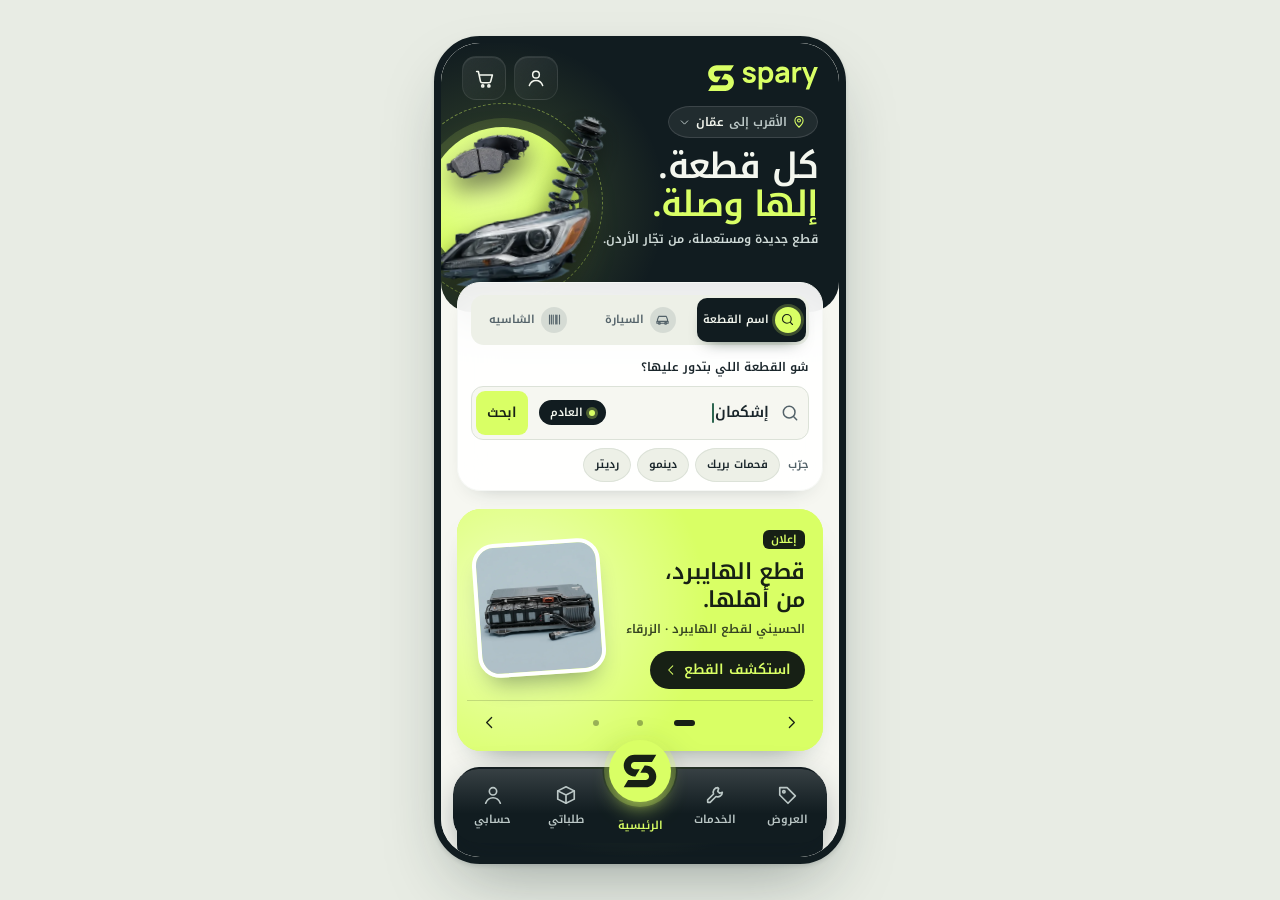
==== commit 5aa97e0c: "chore(home): hide nearby services and enable ad autoplay" ====
--- a/index.html
+++ b/index.html
@@ -39,8 +39,8 @@
   <script src="v12-assets/catalog.js"></script>
   <script src="v12-assets/identity.js"></script>
   <script src="v12-assets/whatsapp.js"></script>
-  <script src="v12-assets/home-sections.js?v=category-2"></script>
-  <script src="v12-assets/app.js?v=category-2"></script>
+  <script src="v12-assets/home-sections.js?v=ad-autoplay-1"></script>
+  <script src="v12-assets/app.js?v=ad-autoplay-1"></script>
   <script src="v12-assets/type-scale.js?v=category-4"></script>
 </body>
 </html>
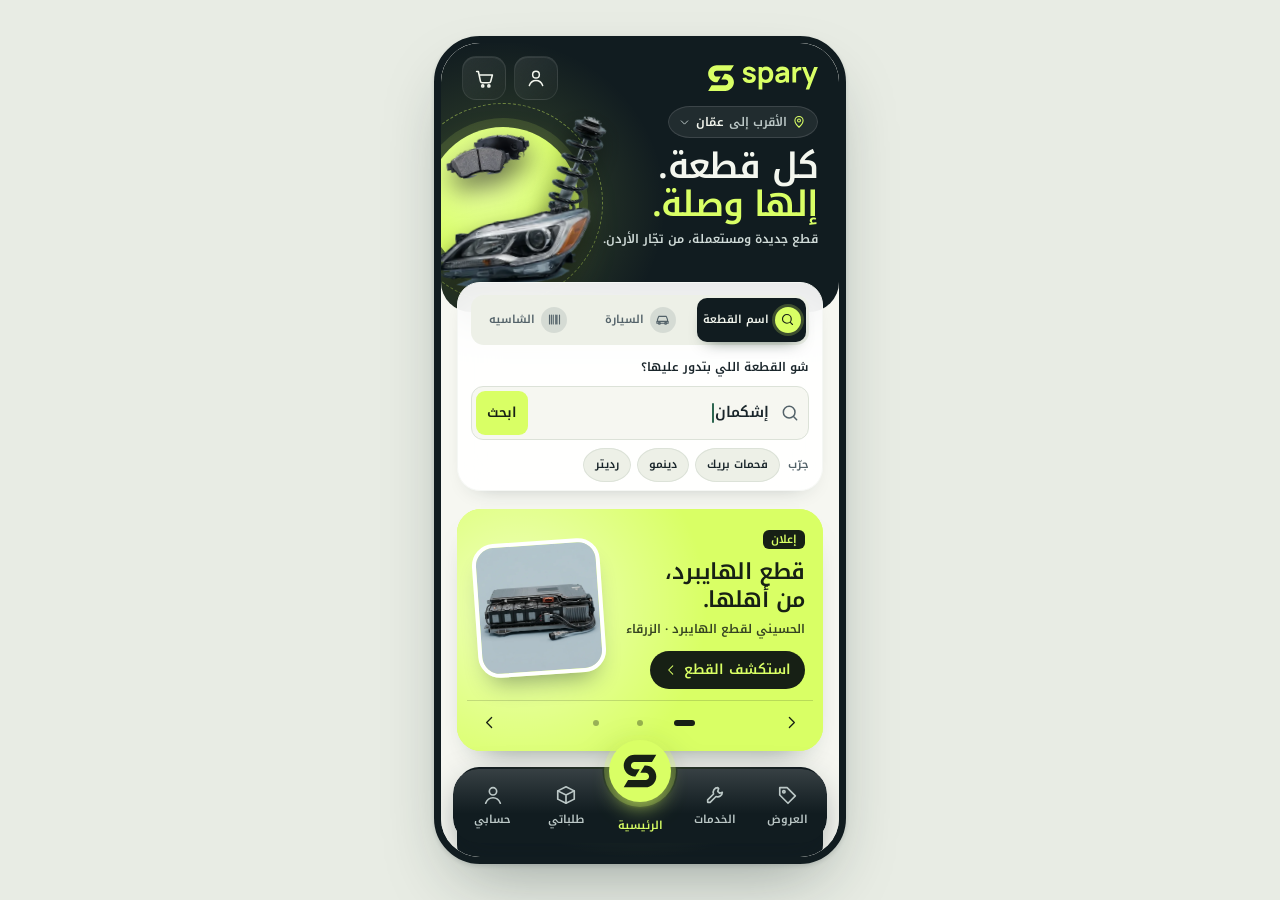
==== commit 03c22d02: "feat(home): refine offers section and add share action" ====
--- a/index.html
+++ b/index.html
@@ -36,7 +36,7 @@
     </div>
   </dialog>
 
-  <script src="v12-assets/catalog.js"></script>
+  <script src="v12-assets/catalog.js?v=stock-1"></script>
   <script src="v12-assets/identity.js"></script>
   <script src="v12-assets/whatsapp.js"></script>
   <script src="v12-assets/home-sections.js?v=ad-autoplay-1"></script>
--- a/v12-assets/home.css
+++ b/v12-assets/home.css
@@ -268,38 +268,38 @@
 /* Offers stage 2026-10-26 (owner: the coupon cards did not reach the level; keep the heading and the limited-time line).
    A dark showroom: lime pill «عروض لفترة محدودة», «عروض سارية» with the signal word, «كل العروض», a faint % mark,
    and clean product cards that let the photo lead. */
-.section.deals{position:relative;margin:30px 8px 0;padding:22px 0 20px;border-radius:30px;overflow:hidden;color:var(--hero-text);background:radial-gradient(120% 55% at 90% 0%,color-mix(in srgb,var(--signal) 20%,transparent),transparent 62%),linear-gradient(180deg,color-mix(in srgb,var(--brand) 88%,#fff),var(--brand) 45%),var(--brand);box-shadow:0 24px 40px -30px #102820}
+.section.deals{position:relative;margin:26px 8px 0;padding:16px 0 14px;border-radius:30px;overflow:hidden;color:var(--hero-text);background:radial-gradient(120% 55% at 90% 0%,color-mix(in srgb,var(--signal) 20%,transparent),transparent 62%),linear-gradient(180deg,color-mix(in srgb,var(--brand) 88%,#fff),var(--brand) 45%),var(--brand);box-shadow:0 24px 40px -30px #102820}
 :root[data-theme=dark] .section.deals{box-shadow:inset 0 0 0 1px var(--line)}
 .section.deals:before{content:'%';position:absolute;top:24px;left:-14px;font:700 210px/1 "Noto Kufi Arabic",Arial,sans-serif;color:var(--signal);opacity:.07;transform:rotate(-12deg);pointer-events:none}
-.deals-head{position:relative;padding:0 18px;margin-bottom:18px}
+.deals-head{position:relative;padding:0 18px;margin-bottom:10px}
 .deals-pill{display:inline-flex;align-items:center;gap:6px;padding:5px 11px 5px 12px;border-radius:999px;background:var(--signal);color:var(--signal-ink);font-size:12px;font-weight:600}
 .deals-top{display:flex;align-items:center;justify-content:space-between;gap:10px}
 .deals-head h2{margin-top:10px;font-size:32px;line-height:1.1;font-weight:700;letter-spacing:-.8px}
 .deals-head h2 em{font-style:normal;color:var(--signal)}
 .deals-head p{margin-top:6px;font-size:12px;line-height:1.6;color:var(--hero-muted)}
 .deals-all{flex:none;display:inline-flex;align-items:center;gap:3px;min-height:44px;padding:0 12px 0 10px;border-radius:999px;border:1px solid #ffffff2e;background:#ffffff0d;color:var(--hero-text);font:inherit;font-size:12px;font-weight:600}
-.deals-rail{position:relative;gap:12px;padding:2px 16px 6px;scroll-snap-type:x mandatory;scroll-padding-inline:16px}
+.deals-rail{position:relative;gap:12px;padding:2px 16px 4px;scroll-snap-type:x mandatory;scroll-padding-inline:16px}
 /* Card v2 (owner: the round discount sticker was nicer; the white card still short of the level).
    Alaa's structure on our brand: a dark glass card inside the showroom, inset photo, the round stamped sticker,
    a tinted price box with offer price and the old one, date and saving, merchant, and a full-width signal button. */
-.deals-rail{padding-top:12px}
-.deal{position:relative;flex:0 0 262px;scroll-snap-align:start;display:flex;flex-direction:column;padding:10px;border-radius:28px;background:color-mix(in srgb,var(--brand) 88%,#fff);border:1px solid #ffffff1c;color:var(--hero-text);box-shadow:0 22px 36px -24px #000d}
+.deals-rail{padding-top:8px}
+.deal{position:relative;flex:0 0 262px;scroll-snap-align:start;display:flex;flex-direction:column;padding:8px;border-radius:26px;background:color-mix(in srgb,var(--brand) 88%,#fff);border:1px solid #ffffff1c;color:var(--hero-text);box-shadow:0 22px 36px -24px #000d}
 .deal-open{display:flex;flex-direction:column;flex:1;width:100%;padding:0;background:none;color:inherit;font:inherit;text-align:start}
-.deal-media{position:relative;height:176px;border-radius:20px;overflow:hidden;background:var(--soft)}
+.deal-media{position:relative;height:154px;border-radius:18px;overflow:hidden;background:var(--soft)}
 .deal-media img{width:100%;height:100%;object-fit:cover;transition:transform .6s cubic-bezier(.2,.8,.3,1)}
 .deal:hover .deal-media img{transform:scale(1.05)}
-.deal-sticker{position:absolute;z-index:2;top:-8px;inset-inline-start:-4px;width:66px;height:66px;border-radius:50%;display:grid;place-content:center;gap:1px;text-align:center;line-height:1;background:var(--signal);color:var(--signal-ink);transform:rotate(-12deg);outline:1.5px dashed color-mix(in srgb,var(--signal-ink) 35%,transparent);outline-offset:-6px;box-shadow:0 12px 20px -8px #000a}
-.deal-sticker b{font-size:20px;font-weight:700;direction:ltr;letter-spacing:-.5px}
-.deal-sticker small{font-size:12px;font-weight:600}
+.deal-sticker{position:absolute;z-index:2;top:-7px;inset-inline-start:-3px;width:60px;height:60px;border-radius:50%;display:grid;place-content:center;gap:1px;text-align:center;line-height:1;background:var(--signal);color:var(--signal-ink);transform:rotate(-12deg);outline:1.5px dashed color-mix(in srgb,var(--signal-ink) 35%,transparent);outline-offset:-6px;box-shadow:0 12px 20px -8px #000a}
+.deal-sticker b{font-size:18px;font-weight:700;direction:ltr;letter-spacing:-.5px}
+.deal-sticker small{font-size:11px;font-weight:600}
 .deal-tags{position:absolute;inset-inline:8px;bottom:8px;display:flex;flex-wrap:wrap;gap:4px}
 .deal-tags span{padding:3px 10px;border-radius:999px;background:color-mix(in srgb,var(--surface) 92%,transparent);backdrop-filter:blur(6px);color:var(--text);font-size:12px;font-weight:500}
 .deal-tags span:first-child{color:var(--good);font-weight:600}
-.deal-body{display:flex;flex-direction:column;gap:9px;padding:14px 6px 12px}
+.deal-body{display:flex;flex-direction:column;gap:6px;padding:10px 4px 8px}
 .deal-body h3{font-size:19px;font-weight:700;line-height:1.3;letter-spacing:-.3px}
 .deal-fit{display:flex;align-items:center;gap:6px;font-size:12px;color:var(--hero-muted)}
 .deal-fit svg,.deal-shop svg,.deal-ends svg{flex:none}
-.deal-price{display:flex;align-items:flex-end;justify-content:space-between;gap:8px;padding:11px 13px 12px;border-radius:18px;background:color-mix(in srgb,var(--signal) 14%,var(--brand));border:1px solid color-mix(in srgb,var(--signal) 28%,transparent)}
-.deal-price small{display:block;margin-bottom:5px;font-size:12px;font-weight:600}
+.deal-price{display:flex;align-items:flex-end;justify-content:space-between;gap:8px;padding:8px 10px 9px;border-radius:16px;background:color-mix(in srgb,var(--signal) 14%,var(--brand));border:1px solid color-mix(in srgb,var(--signal) 28%,transparent)}
+.deal-price small{display:block;margin-bottom:3px;font-size:12px;font-weight:600}
 .deal-price .now small{color:var(--signal)}
 .deal-price .was{text-align:end}
 .deal-price .was small{color:var(--hero-muted);font-weight:500}
@@ -308,18 +308,24 @@
 .deal-price s{font-size:16px;color:var(--hero-muted);font-variant-numeric:tabular-nums}
 .deal-meta{display:flex;align-items:center;justify-content:space-between;gap:8px;font-size:12px}
 .deal-ends{display:flex;align-items:center;gap:5px;color:var(--signal);font-weight:600}
-.deal-save{padding:3px 9px;border-radius:999px;background:#ffffff14;color:var(--hero-text);font-weight:600;white-space:nowrap}
+.deal-stock{padding:3px 9px;border-radius:999px;background:#ffffff14;color:var(--hero-text);font-weight:600;white-space:nowrap}
 .deal-shop{display:flex;align-items:center;gap:6px;font-size:12px;color:var(--hero-muted)}
 .deal-shop span{flex:1;min-width:0;white-space:nowrap;overflow:hidden;text-overflow:ellipsis}
 .deal-shop b{display:flex;align-items:center;gap:3px;color:var(--hero-text);font-weight:600}
 .deal-shop b svg{color:var(--signal)}
-.deal-add{display:flex;align-items:center;justify-content:center;gap:7px;min-height:50px;border-radius:18px;background:var(--signal);color:var(--signal-ink);font:inherit;font-size:14px;font-weight:700;transition:transform .15s,background .25s,box-shadow .25s;box-shadow:0 10px 20px -12px color-mix(in srgb,var(--signal) 80%,transparent)}
+.deal-actions{display:flex;gap:7px}
+.deal-add{display:flex;align-items:center;justify-content:center;gap:7px;min-height:46px;border-radius:16px;background:var(--signal);color:var(--signal-ink);font:inherit;font-size:14px;font-weight:700;transition:transform .15s,background .25s,box-shadow .25s;box-shadow:0 10px 20px -12px color-mix(in srgb,var(--signal) 80%,transparent)}
+.deal-actions .deal-add{flex:1}
+.deal-share{display:flex;align-items:center;justify-content:center;gap:5px;min-width:76px;min-height:46px;padding:0 10px;border:1px solid #ffffff2e;border-radius:16px;background:#ffffff0d;color:var(--hero-text);font:inherit;font-size:12px;font-weight:600;transition:transform .15s,background .25s,border-color .2s}
+.deal-share svg{color:var(--signal)}
+.deal-share:active{transform:scale(.97)}
+.deal-share:focus-visible{outline:2px solid var(--signal);outline-offset:2px}
 .deal-add:active{transform:scale(.97)}
 .deal-add.added{background:#ffffff1f;color:var(--hero-text);box-shadow:none}
 .deal-add.added svg{color:var(--signal);animation:stepPop .45s cubic-bezier(.2,.9,.3,1.6)}
 .deals.armed .deal{opacity:0;transform:translateX(-40px)}
 .deals.in .deal{opacity:1;transform:none;transition:opacity .5s,transform .7s cubic-bezier(.2,.9,.3,1);transition-delay:calc(var(--i)*.1s + .1s)}
-@media(max-width:360px){.section.deals{margin-inline:6px}.deal{flex-basis:246px}.deals-head h2{font-size:29px}}
+@media(max-width:360px){.section.deals{margin-inline:6px}.deal{flex-basis:246px}.deal-media{height:142px}.deals-head h2{font-size:29px}}
 @media(prefers-reduced-motion:reduce){.deals.armed .deal{opacity:1;transform:none}.deal-media img,.deal-add.added svg{transition:none;animation:none}}
 /* Services 2026-10-26 (owner: show creativity in the services section).
    Roadside hi-vis: the card wears the safety-vest colour with barrier stripes, the four service types are dark
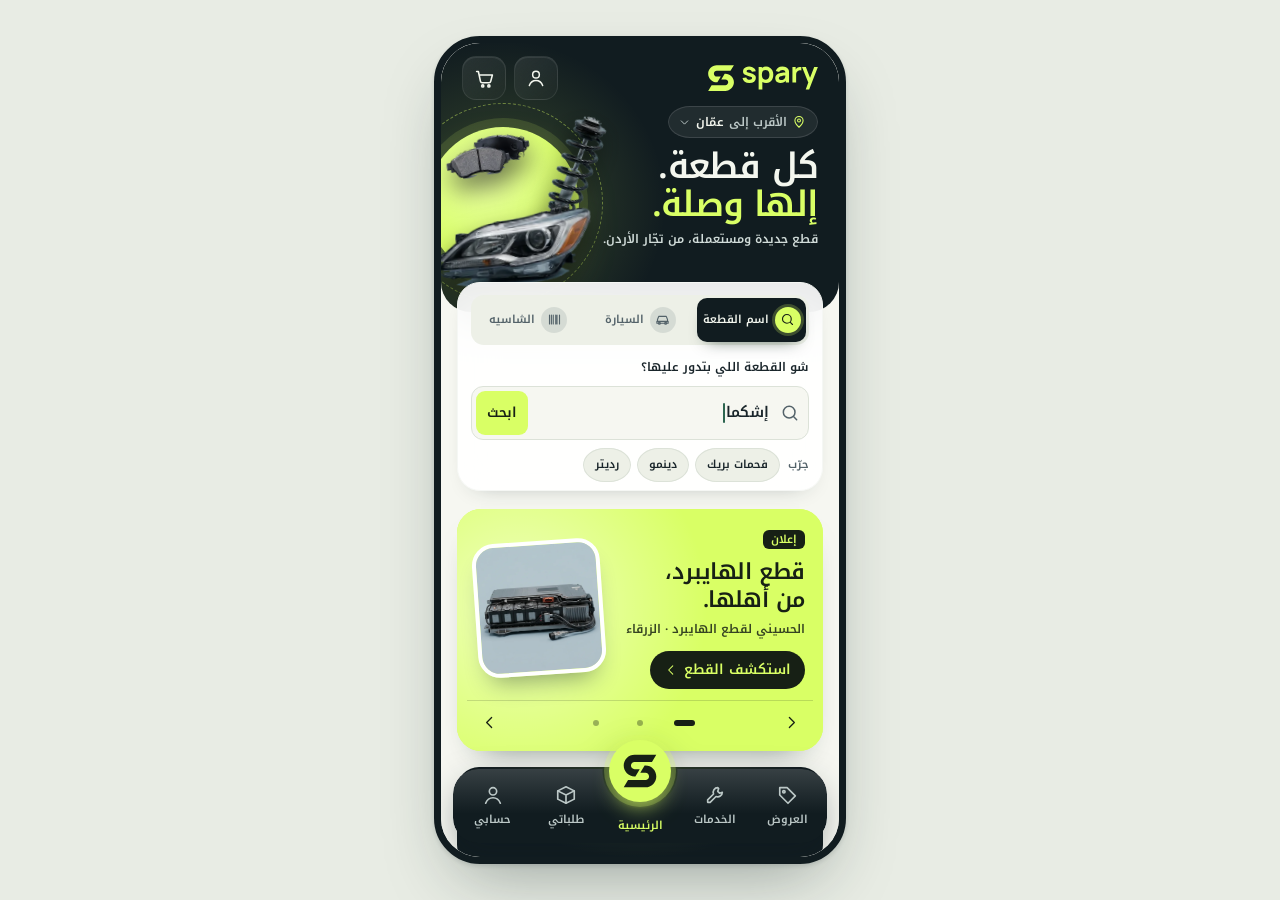
==== commit 6ea6d58d: "feat(home): add featured merchants showcase section" ====
--- a/index.html
+++ b/index.html
@@ -10,7 +10,7 @@
   <link rel="stylesheet" href="https://fonts.googleapis.com/css2?family=Noto+Kufi+Arabic:wght@400;500;600;700&display=swap">
   <link rel="stylesheet" href="v12-assets/style.css">
   <link rel="stylesheet" href="v12-assets/home-sections.css">
-  <link rel="stylesheet" href="v12-assets/home.css?v=category-3">
+  <link rel="stylesheet" href="v12-assets/home.css?v=featured-merchants-6">
   <link rel="stylesheet" href="v12-assets/typography.css">
   <meta name="description" content="الصفحة الرئيسية لتطبيق Spary: البحث عن القطع والعروض وخدمات السيارة.">
   <meta name="robots" content="noindex,nofollow">
@@ -36,11 +36,11 @@
     </div>
   </dialog>
 
-  <script src="v12-assets/catalog.js?v=stock-1"></script>
+  <script src="v12-assets/catalog.js?v=featured-merchants-6"></script>
   <script src="v12-assets/identity.js"></script>
   <script src="v12-assets/whatsapp.js"></script>
-  <script src="v12-assets/home-sections.js?v=ad-autoplay-1"></script>
-  <script src="v12-assets/app.js?v=ad-autoplay-1"></script>
+  <script src="v12-assets/home-sections.js?v=featured-merchants-6"></script>
+  <script src="v12-assets/app.js?v=featured-merchants-6"></script>
   <script src="v12-assets/type-scale.js?v=category-4"></script>
 </body>
 </html>
--- a/v12-assets/home.css
+++ b/v12-assets/home.css
@@ -24,19 +24,63 @@
 .category-head h2{font-size:23px;line-height:1.25;letter-spacing:-.4px;font-weight:600}
 .category-head p{margin-top:5px;color:var(--muted);font-size:12px;line-height:1.6}
 .category-count{flex:none;padding:5px 9px;border:1px solid var(--line);border-radius:999px;background:var(--soft);color:var(--muted);font-size:12px;line-height:1}
-.category-rail{display:flex;direction:rtl;gap:10px;overflow-x:auto;padding:2px 2px 10px;scroll-snap-type:x mandatory;scroll-padding-inline:2px;scrollbar-width:none}
-.category-rail::-webkit-scrollbar{display:none}
-.category-card{position:relative;flex:0 0 142px;display:flex;flex-direction:column;gap:0;padding:6px 6px 7px;border:1px solid var(--line);border-radius:19px;background:var(--surface);color:var(--text);font:inherit;text-align:right;overflow:hidden;box-shadow:0 12px 24px -24px #102820b8;scroll-snap-align:start;transition:transform .18s ease,border-color .2s ease,box-shadow .2s ease}
+.category-grid{display:grid;grid-template-columns:repeat(2,minmax(0,1fr));gap:10px;padding:2px 1px 0}
+.category-card{position:relative;min-width:0;width:100%;display:flex;flex-direction:column;gap:0;padding:6px 6px 7px;border:1px solid var(--line);border-radius:19px;background:var(--surface);color:var(--text);font:inherit;text-align:right;overflow:hidden;box-shadow:0 12px 24px -24px #102820b8;transition:transform .18s ease,border-color .2s ease,box-shadow .2s ease}
 .category-card:active{transform:scale(.97)}
 .category-card:hover{border-color:color-mix(in srgb,var(--brand) 32%,var(--line));box-shadow:0 16px 26px -24px #102820d4}
 .category-card:focus-visible{outline:2px solid var(--brand);outline-offset:3px}
-.category-media{position:static;display:block;aspect-ratio:1.12;overflow:hidden;border-radius:14px;background:var(--paper)}
+.category-media{position:static;display:block;aspect-ratio:1.4;overflow:hidden;border-radius:14px;background:var(--paper)}
 .category-media img{display:block;width:100%;height:100%;object-fit:cover}
-.category-meta{position:static;display:flex;align-items:center;gap:7px;min-height:31px;padding:7px 2px 0 1px;background:transparent;color:var(--text)}
-.category-name{flex:1;min-width:0;padding-inline:1px;font-size:11.12px;font-weight:600;line-height:1.4;color:inherit}
-.category-arrow{display:grid;place-items:center;flex:none;width:23px;height:23px;border-radius:50%;background:color-mix(in srgb,var(--signal) 78%,var(--surface));color:var(--signal-ink)}
+.category-meta{position:static;display:flex;align-items:center;justify-content:center;min-height:31px;padding:8px 2px 1px;background:transparent;color:var(--text);text-align:center}
+.category-name{display:block;min-width:0;padding-inline:1px;font-size:12.12px;font-weight:600;line-height:1.4;color:inherit;text-align:center}
+.category-more{display:flex;align-items:center;justify-content:center;gap:6px;width:100%;min-height:44px;margin-top:12px;border:1px solid var(--line);border-radius:13px;background:var(--surface);color:var(--text);font:inherit;font-size:12px;font-weight:600}
+.category-more svg{color:var(--brand)}
+.category-more:disabled{background:var(--soft);color:var(--muted);cursor:default}
+.category-more:disabled svg{color:var(--muted)}
+.category-more:focus-visible{outline:2px solid var(--brand);outline-offset:3px}
 :root[data-theme=dark] .category-card{box-shadow:0 12px 24px -24px #000}
-@media(max-width:360px){.category-discovery{margin-inline:12px}.category-card{flex-basis:132px}.category-head p{font-size:11px}.category-name{font-size:10.12px}}
+@media(max-width:360px){.category-discovery{margin-inline:12px}.category-grid{gap:8px}.category-card{padding:5px 5px 6px}.category-media{aspect-ratio:1.28}.category-head p{font-size:11px}.category-name{font-size:10.12px}.category-more{margin-top:10px;font-size:11px}}
+
+/* Featured merchants: a quiet cinematic gallery after roadside services. */
+.home-services{margin-inline:16px}
+.featured-merchants{position:relative;isolation:isolate;margin:16px 16px 0;padding:18px 14px 10px;padding-inline-end:0;border-radius:28px;overflow:hidden;background:radial-gradient(120% 78% at 8% 0%,color-mix(in srgb,var(--signal) 12%,transparent),transparent 58%),linear-gradient(160deg,color-mix(in srgb,var(--brand) 92%,#fff),var(--brand) 58%,#0c1a1e);color:var(--hero-text);box-shadow:0 24px 42px -30px #102820e6}
+.featured-merchants:before{content:'';position:absolute;z-index:-1;inset:-75px auto auto -68px;width:190px;height:190px;border:1px solid #ffffff0d;border-radius:50%;transform:rotate(-18deg);pointer-events:none}
+.featured-merchants-head{display:flex;align-items:flex-start;justify-content:space-between;gap:12px;margin-bottom:15px;padding-inline-end:14px}
+.featured-merchants-head h2{font-size:23px;line-height:1.25;letter-spacing:-.4px;font-weight:600;color:var(--hero-text)}
+.featured-merchants-head p{margin-top:5px;color:var(--hero-muted);font-size:12px;line-height:1.6}
+.featured-merchants-badge{display:inline-flex;align-items:center;gap:4px;flex:none;padding:6px 9px;border:1px solid #ffffff1c;border-radius:999px;background:#ffffff0b;color:var(--hero-muted);font-size:11px;white-space:nowrap}
+.featured-merchants-badge svg{color:var(--signal);fill:var(--signal)}
+.merchant-rail{display:flex;direction:rtl;gap:11px;overflow-x:auto;padding:2px 0 10px;scroll-snap-type:x mandatory;scroll-padding-inline:0;scrollbar-width:none}
+.merchant-rail::-webkit-scrollbar{display:none}
+.merchant-card{position:relative;display:flex;flex:0 0 238px;flex-direction:column;min-height:240px;padding:0;border:1px solid #ffffff18;border-radius:19px;background:linear-gradient(180deg,#ffffff0b,#ffffff05);color:var(--hero-text);font:inherit;text-align:right;overflow:hidden;scroll-snap-align:start;transition:transform .18s ease,border-color .2s ease,background .2s ease,box-shadow .2s ease}
+.merchant-card:hover{border-color:#ffffff38;background:linear-gradient(180deg,#ffffff12,#ffffff07);box-shadow:0 20px 32px -24px #000b;transform:translateY(-3px)}
+.merchant-card:active{transform:scale(.985)}
+.merchant-card:focus-visible{outline:2px solid var(--signal);outline-offset:3px}
+.merchant-card-visual{position:relative;display:flex;align-items:flex-start;justify-content:space-between;height:100px;padding:14px 14px 0;background:radial-gradient(90% 110% at 86% 0%,#ffffff14,transparent 60%),linear-gradient(145deg,#183238,#102227);overflow:hidden;border-bottom:1px solid #ffffff10}
+.merchant-card-visual:before{content:'';position:absolute;inset:0 auto auto 0;width:58px;height:2px;background:var(--signal);box-shadow:0 0 18px color-mix(in srgb,var(--signal) 66%,transparent)}
+.merchant-card-visual:after{content:'';position:absolute;inset:auto -24px -48px auto;width:158px;height:100px;border:1px solid #ffffff17;border-radius:50%;transform:rotate(-18deg)}
+.merchant-tone-lime .merchant-card-visual{background:radial-gradient(90% 110% at 86% 0%,color-mix(in srgb,var(--signal) 20%,transparent),transparent 60%),linear-gradient(145deg,#1b3b39,#102629)}
+.merchant-tone-mint .merchant-card-visual{background:radial-gradient(90% 110% at 86% 0%,color-mix(in srgb,#9ce7c8 16%,transparent),transparent 60%),linear-gradient(145deg,#17443f,#10272b)}
+.merchant-tone-cobalt .merchant-card-visual{background:radial-gradient(90% 110% at 86% 0%,color-mix(in srgb,#a4caff 15%,transparent),transparent 60%),linear-gradient(145deg,#183b58,#12262e)}
+.merchant-avatar{position:relative;z-index:1;display:grid;place-items:center;width:56px;height:56px;border:1px solid #ffffff3d;border-radius:18px;background:#ffffff0d;color:var(--signal);box-shadow:inset 0 0 0 1px #ffffff08,0 10px 18px -14px #000b}
+.merchant-featured{position:relative;z-index:1;display:inline-flex;align-items:center;gap:3px;padding:6px 9px;border:1px solid #ffffff1d;border-radius:999px;background:#ffffff0c;color:var(--hero-text);font-size:10px;font-weight:500}
+.merchant-featured svg{color:var(--signal);fill:var(--signal)}
+.merchant-rank{position:absolute;right:14px;bottom:8px;color:#ffffff25;font-size:34px;font-weight:700;letter-spacing:-.06em;line-height:1}
+.merchant-card-body{display:flex;flex:1;flex-direction:column;padding:13px 13px 12px;background:#ffffff04}
+.merchant-card-body strong{display:-webkit-box;min-height:0;overflow:hidden;font-size:15px;font-weight:600;line-height:1.45;color:var(--hero-text);-webkit-box-orient:vertical;-webkit-line-clamp:2}
+.merchant-card-body small{display:block;margin-top:2px;color:var(--hero-muted);font-size:11px;line-height:1.6}
+.merchant-rating{display:flex;align-items:center;gap:8px;margin-top:10px;font-size:11px}
+.merchant-rating>span{display:inline-flex;align-items:center;gap:3px;padding:5px 7px;border:1px solid color-mix(in srgb,var(--signal) 28%,transparent);border-radius:8px;background:color-mix(in srgb,var(--signal) 12%,transparent);color:var(--signal);font-weight:600}
+.merchant-rating>span svg{color:var(--signal);fill:var(--signal)}
+.merchant-rating em{color:var(--hero-muted);font-style:normal}
+.merchant-location{display:flex;align-items:center;gap:4px;margin-top:6px;color:var(--hero-muted);font-size:11px}
+.merchant-location svg{flex:none;color:var(--signal)}
+.merchant-card-cta{display:flex;align-items:center;justify-content:space-between;gap:6px;min-height:39px;margin-top:12px;padding:0 11px;border:1px solid #ffffff1d;border-radius:11px;background:#ffffff0a;color:var(--signal);font-size:12px;font-weight:600;transition:background .2s ease,border-color .2s ease,transform .2s ease}
+.merchant-card:hover .merchant-card-cta{border-color:color-mix(in srgb,var(--signal) 42%,transparent);background:color-mix(in srgb,var(--signal) 14%,transparent)}
+.merchant-card-cta svg{color:var(--signal);transition:transform .2s ease}
+.merchant-card:hover .merchant-card-cta svg{transform:translateX(-3px)}
+@media(max-width:360px){.home-services{margin-inline:12px}.featured-merchants{margin:12px 12px 0;padding:16px 10px 8px;padding-inline-end:0}.featured-merchants-head{margin-bottom:13px;padding-inline-end:10px}.featured-merchants-head h2{font-size:21px}.featured-merchants-head p{font-size:11px}.featured-merchants-badge{font-size:10px;padding-inline:8px}.merchant-card{flex-basis:222px;min-height:230px}.merchant-card-visual{height:90px;padding-inline:12px}.merchant-avatar{width:52px;height:52px}.merchant-card-body{padding-inline:11px}.merchant-card-body strong{font-size:15px}}
+@media(prefers-reduced-motion:reduce){.merchant-card,.merchant-card-cta,.merchant-card-cta svg{transition:none}.merchant-card:hover,.merchant-card:active{transform:none}.merchant-card:hover .merchant-card-cta svg{transform:none}}
 /* Visual round 2026-10-26 (owner request): stronger advert with controls inside, example chips, trust card, nearby service cards. */
 .home-ads{position:relative;margin-top:18px}
 .ad-stage{border:0;border-radius:24px;background:var(--signal);box-shadow:0 18px 32px -24px #102820a6}
@@ -268,7 +312,7 @@
 /* Offers stage 2026-10-26 (owner: the coupon cards did not reach the level; keep the heading and the limited-time line).
    A dark showroom: lime pill «عروض لفترة محدودة», «عروض سارية» with the signal word, «كل العروض», a faint % mark,
    and clean product cards that let the photo lead. */
-.section.deals{position:relative;margin:26px 8px 0;padding:16px 0 14px;border-radius:30px;overflow:hidden;color:var(--hero-text);background:radial-gradient(120% 55% at 90% 0%,color-mix(in srgb,var(--signal) 20%,transparent),transparent 62%),linear-gradient(180deg,color-mix(in srgb,var(--brand) 88%,#fff),var(--brand) 45%),var(--brand);box-shadow:0 24px 40px -30px #102820}
+.section.deals{position:relative;margin:26px 16px 0;padding:16px 0 14px;border-radius:30px;overflow:hidden;color:var(--hero-text);background:radial-gradient(120% 55% at 90% 0%,color-mix(in srgb,var(--signal) 20%,transparent),transparent 62%),linear-gradient(180deg,color-mix(in srgb,var(--brand) 88%,#fff),var(--brand) 45%),var(--brand);box-shadow:0 24px 40px -30px #102820}
 :root[data-theme=dark] .section.deals{box-shadow:inset 0 0 0 1px var(--line)}
 .section.deals:before{content:'%';position:absolute;top:24px;left:-14px;font:700 210px/1 "Noto Kufi Arabic",Arial,sans-serif;color:var(--signal);opacity:.07;transform:rotate(-12deg);pointer-events:none}
 .deals-head{position:relative;padding:0 18px;margin-bottom:10px}
@@ -325,11 +369,11 @@
 .deal-add.added svg{color:var(--signal);animation:stepPop .45s cubic-bezier(.2,.9,.3,1.6)}
 .deals.armed .deal{opacity:0;transform:translateX(-40px)}
 .deals.in .deal{opacity:1;transform:none;transition:opacity .5s,transform .7s cubic-bezier(.2,.9,.3,1);transition-delay:calc(var(--i)*.1s + .1s)}
-@media(max-width:360px){.section.deals{margin-inline:6px}.deal{flex-basis:246px}.deal-media{height:142px}.deals-head h2{font-size:29px}}
+@media(max-width:360px){.section.deals{margin-inline:12px}.deal{flex-basis:246px}.deal-media{height:142px}.deals-head h2{font-size:29px}}
 @media(prefers-reduced-motion:reduce){.deals.armed .deal{opacity:1;transform:none}.deal-media img,.deal-add.added svg{transition:none;animation:none}}
 /* Services 2026-10-26 (owner: show creativity in the services section).
    Roadside hi-vis: the card wears the safety-vest colour with barrier stripes, the four service types are dark
-   tiles, and the card stands on a road whose lane marks run and whose tow truck pulls in once on first view. */
+   tiles, and the card stands on a road whose lane marks run while the branded tow truck cruises through. */
 .hivis{position:relative;overflow:hidden;border-radius:28px;background:var(--signal);color:var(--signal-ink);box-shadow:0 22px 36px -26px color-mix(in srgb,var(--signal-ink) 70%,transparent)}
 .hivis:before{content:'';display:block;height:12px;background:repeating-linear-gradient(-45deg,var(--signal-ink) 0 11px,var(--signal) 11px 22px)}
 .hivis-head{padding:16px 18px 0}
@@ -345,16 +389,26 @@
 .hivis-types small{font-size:12px;line-height:1.4;color:var(--hero-muted);align-self:start}
 .hivis-more{display:flex;align-items:center;justify-content:space-between;gap:10px;padding:14px 18px 16px;font-size:12px;font-weight:500}
 .hivis-more button{flex:none;display:inline-flex;align-items:center;gap:3px;min-height:44px;padding:0 14px;border-radius:999px;background:var(--signal-ink);color:var(--signal);font:inherit;font-size:13px;font-weight:700}
-.hivis-road{position:relative;height:46px;background:linear-gradient(var(--signal) 0 0) 0 50%/100% 0 no-repeat,#1b2226;border-top:3px solid color-mix(in srgb,var(--signal-ink) 70%,#fff)}
-.hivis-road:before{content:'';position:absolute;inset:50% 0 auto;height:3px;margin-top:-1.5px;background:repeating-linear-gradient(90deg,var(--signal) 0 22px,transparent 22px 40px)}
-.hivis-truck{position:absolute;bottom:9px;left:18%;display:grid;place-items:center;color:var(--signal);filter:drop-shadow(0 0 8px color-mix(in srgb,var(--signal) 60%,transparent))}
-.hivis.armed .hivis-truck{transform:translateX(-120px);opacity:0}
-.hivis.in .hivis-truck{animation:roadPull 1.6s cubic-bezier(.2,.8,.3,1) both}
+.hivis-road{position:relative;height:54px;background:linear-gradient(var(--signal) 0 0) 0 50%/100% 0 no-repeat,#1b2226;border-top:3px solid color-mix(in srgb,var(--signal-ink) 70%,#fff)}
+.hivis-road:before{content:'';position:absolute;inset:50% 0 auto;height:3px;margin-top:-1.5px;background:repeating-linear-gradient(90deg,var(--signal) 0 22px,transparent 22px 40px);background-size:40px 100%;animation:laneCruise 1.2s linear infinite;will-change:background-position}
+.hivis-truck-track{position:absolute;inset:0;overflow:visible;pointer-events:none}
+.hivis-truck{--hivis-truck-w:100px;position:absolute;bottom:1px;left:18%;display:block;width:var(--hivis-truck-w);height:auto;overflow:visible;color:var(--signal);filter:drop-shadow(0 0 6px color-mix(in srgb,var(--signal) 55%,transparent));will-change:left}
+.hivis-truck-shape{fill:var(--signal);stroke:var(--signal-ink);stroke-width:1.35;stroke-linejoin:round}
+.hivis-truck-window{fill:var(--brand);stroke:none;opacity:.9}
+.hivis-truck-detail{fill:none;stroke:color-mix(in srgb,var(--signal-ink) 55%,transparent);stroke-width:1.4;stroke-linecap:round}
+.hivis-truck-bumper{fill:var(--signal-ink);stroke:none}
+.hivis-wheel{fill:var(--brand);stroke:var(--signal);stroke-width:1.8}
+.hivis-wheel-hub{fill:var(--signal);stroke:none}
+.hivis-truck-brand{fill:var(--signal-ink)}
+.hivis.armed .hivis-truck-track{transform:translateX(-120px);opacity:0}
+.hivis.in .hivis-truck-track{animation:roadPull 1.6s cubic-bezier(.2,.8,.3,1) both}
+.hivis.in .hivis-truck{animation:truckCruise 10s 1.6s linear infinite}
 @keyframes roadPull{from{transform:translateX(-120px);opacity:0}25%{opacity:1}to{transform:none;opacity:1}}
-.hivis.in .hivis-road:before{animation:laneRun 1.6s cubic-bezier(.2,.8,.3,1)}
-@keyframes laneRun{from{background-position:-160px 0}to{background-position:0 0}}
-@media(max-width:360px){.hivis-head h2{font-size:29px}.hivis-types{padding-inline:10px;gap:6px}.hivis-types button{padding:9px 10px;column-gap:8px}.hivis-ico{width:38px;height:38px}}
-@media(prefers-reduced-motion:reduce){.hivis.armed .hivis-truck{transform:none;opacity:1}.hivis-truck,.hivis-road:before{animation:none!important}}
+.hivis.in .hivis-road:before{animation:laneCruise 1.2s linear infinite}
+@keyframes truckCruise{0%,12%{left:18%;opacity:1}68%{left:calc(100% - var(--hivis-truck-w));opacity:1}78%,82%{left:calc(100% + 12px);opacity:0}83%{left:calc(-1 * var(--hivis-truck-w) - 10px);opacity:0}94%{left:18%;opacity:0}100%{left:18%;opacity:1}}
+@keyframes laneCruise{from{background-position:0 0}to{background-position:-40px 0}}
+@media(max-width:360px){.hivis-head h2{font-size:29px}.hivis-types{padding-inline:10px;gap:6px}.hivis-types button{padding:9px 10px;column-gap:8px}.hivis-ico{width:38px;height:38px}.hivis-truck{--hivis-truck-w:100px}}
+@media(prefers-reduced-motion:reduce){.hivis.armed .hivis-truck-track{transform:none;opacity:1}.hivis-truck-track,.hivis-truck,.hivis-road:before{animation:none!important}}
 /* Page end 2026-10-26 (owner: a touch on the last section). A light signature, not another block:
    two dashed route lines meet at the mark, then «كل قطعة. إلها وصلة.» with the signal highlight. */
 .home-sign{display:flex;flex-direction:column;align-items:center;gap:14px;margin:40px 16px 0;padding-bottom:6px;text-align:center}
@@ -457,3 +511,87 @@
 .route-panel.in .stop:nth-child(2) .stop-pin{transition-delay:.5s}.route-panel.in .stop:nth-child(2) .stop-body{transition-delay:.6s}
 @media(max-width:360px){.route-panel{padding-inline:12px}.stop{gap:10px}.route-panel .svc-more{padding:0 10px}.route-panel .svc-wa{font-size:var(--fs-sm)}}
 @media(prefers-reduced-motion:reduce){.route-panel.armed .route:before,.route-panel.armed .stop-pin,.route-panel.armed .stop-body{transform:none;opacity:1}}
+/* Service directory 2026-10-30: a branded service surface with profile-led provider cards and three direct actions. */
+.service-page-hero{position:relative;overflow:hidden;padding:14px 16px 22px;background:linear-gradient(180deg,#162d34,#0c1b22);color:var(--hero-text);border-radius:0 0 30px 30px;isolation:isolate}
+.service-page-hero:before{content:'';position:absolute;inset:0;z-index:-2;background:linear-gradient(90deg,#0c1b22b2,#0c1b22b5),url('roadside-garage-bg.webp') center/cover;opacity:.78}
+.service-page-hero:after{content:'';position:absolute;z-index:-1;inset:auto -50px -88px auto;width:220px;height:180px;border-radius:50%;background:color-mix(in srgb,var(--signal) 18%,transparent);filter:blur(12px);transform:rotate(-15deg)}
+.service-page-top{position:relative;z-index:1;display:flex;align-items:center;justify-content:space-between;gap:10px}
+.service-top-action{position:relative;display:grid;place-items:center;width:44px;height:44px;border-radius:14px;background:#ffffff0d;border:1px solid #ffffff1a;color:var(--hero-text)}
+.service-cart-action{color:var(--signal)}
+.service-page-brand{display:flex;align-items:center;gap:7px;color:var(--signal);font-size:11px;font-weight:600}
+.service-page-brand svg{width:28px;height:28px}
+.service-page-brand span{color:var(--hero-muted);font-weight:500}
+.service-page-copy{position:relative;z-index:1;padding:35px 0 20px;max-width:320px}
+.service-page-copy h1{font-size:32px;line-height:1.25;font-weight:600;letter-spacing:-.7px}
+.service-page-copy h1 em{color:var(--signal);font-style:normal}
+.service-page-copy p{margin-top:8px;color:var(--hero-muted);font-size:13px;line-height:1.7}
+.service-page-location{position:relative;z-index:1;display:flex;align-items:center;gap:9px;min-height:55px;padding:7px 10px;border:1px solid #ffffff1c;border-radius:17px;background:#ffffff0c;color:var(--hero-text);text-align:right}
+.service-location-icon{display:grid;place-items:center;width:34px;height:34px;border-radius:11px;background:var(--signal);color:var(--signal-ink)}
+.service-page-location>span:nth-child(2){display:flex;flex-direction:column;gap:1px;min-width:108px}
+.service-page-location small{font-size:10px;color:var(--hero-muted)}
+.service-page-location b{font-size:13px;font-weight:600}
+.service-page-location>svg{margin-inline-start:auto;color:var(--signal)}
+.service-page-body{padding:22px 16px 32px;background:var(--paper)}
+.service-results-head{display:flex;align-items:end;justify-content:space-between;gap:12px;margin-bottom:15px}
+.service-results-head span{display:block;color:var(--muted);font-size:12px}
+.service-results-head h2{margin-top:3px;font-size:22px;line-height:1.35;font-weight:600;letter-spacing:-.4px}
+.service-results-head strong{flex:none;display:flex;align-items:baseline;gap:4px;padding:6px 10px;border-radius:10px;background:var(--soft);color:var(--muted);font-size:11px;font-weight:500}
+.service-results-head strong bdi{color:var(--text);font-size:19px;font-weight:600}
+.service-filters{display:flex;gap:7px;overflow-x:auto;padding:1px 1px 5px;margin-bottom:15px;scrollbar-width:none}
+.service-filters::-webkit-scrollbar{display:none}
+.service-filters button{flex:none;min-height:44px;padding:0 13px;border:1px solid var(--line);border-radius:13px;background:var(--surface);color:var(--muted);font-size:12px;white-space:nowrap}
+.service-filters button[aria-pressed=true]{border-color:var(--brand);background:var(--brand);color:var(--signal)}
+.services-list{display:grid;gap:11px}
+.service-card{padding:14px;background:var(--surface);border:1px solid var(--line);border-radius:22px;box-shadow:0 14px 24px -24px color-mix(in srgb,var(--brand) 70%,transparent)}
+.service-card-top{display:grid;grid-template-columns:64px minmax(0,1fr);gap:12px;align-items:start}
+.service-avatar{position:relative;width:64px;height:64px;overflow:hidden;border-radius:19px;background:var(--brand);box-shadow:inset 0 0 0 1px #ffffff26}
+.service-avatar:after{content:'';position:absolute;inset:0;background:linear-gradient(145deg,transparent 25%,#0c1b2266)}
+.service-avatar img{width:100%;height:100%;object-fit:cover;filter:saturate(.82) contrast(1.04)}
+.service-live{position:absolute;right:6px;bottom:6px;z-index:1;width:9px;height:9px;border:2px solid var(--surface);border-radius:50%;background:var(--signal)}
+.service-card-info{min-width:0;padding-top:1px}
+.service-type-chip{display:inline-flex;align-items:center;gap:4px;max-width:100%;padding:3px 8px;border-radius:999px;background:color-mix(in srgb,var(--signal) 18%,var(--surface));color:var(--good);font-size:11px;line-height:1.5;white-space:nowrap;overflow:hidden;text-overflow:ellipsis}
+.service-type-chip svg{flex:none;color:var(--signal-ink)}
+.service-copy{display:flex;flex-direction:column;align-items:flex-start;width:100%;min-height:44px;padding:5px 0 0;background:none;color:var(--text);text-align:right}
+.service-copy b{display:block;width:100%;overflow:hidden;font-size:17px;font-weight:600;line-height:1.4;white-space:nowrap;text-overflow:ellipsis}
+.service-copy small{display:-webkit-box;width:100%;overflow:hidden;color:var(--muted);font-size:12px;line-height:1.55;-webkit-box-orient:vertical;-webkit-line-clamp:2}
+.service-area{display:flex;align-items:center;gap:4px;margin-top:5px;color:var(--muted);font-size:11px}
+.service-area svg{flex:none;color:var(--good)}
+.service-actions{display:grid;grid-template-columns:repeat(3,minmax(0,1fr));gap:7px;margin-top:13px;padding-top:12px;border-top:1px solid var(--line)}
+.service-action{display:flex;align-items:center;justify-content:center;gap:5px;min-width:0;min-height:44px;padding:0 7px;border-radius:13px;font-size:12px;font-weight:600;text-decoration:none;white-space:nowrap}
+.service-call{background:var(--signal);color:var(--signal-ink)}
+.service-wa{background:#198a4b;color:#fff}
+.service-map{border:1px solid var(--line);background:var(--soft);color:var(--text)}
+.service-action:active{transform:scale(.97)}
+.service-directory-note{display:flex;align-items:flex-start;gap:7px;margin-top:15px;padding:12px 13px;border:1px solid var(--line);border-radius:15px;background:var(--soft);color:var(--muted);font-size:12px;line-height:1.7}
+.service-directory-note svg{flex:none;margin-top:3px;color:var(--good)}
+@media(max-width:360px){.service-page-copy{padding-top:28px}.service-page-copy h1{font-size:28px}.service-page-body{padding-inline:12px}.service-card{padding:12px}.service-card-top{grid-template-columns:58px minmax(0,1fr);gap:10px}.service-avatar{width:58px;height:58px}.service-copy b{font-size:16px}.service-copy small,.service-action{font-size:11px}.service-action{gap:4px;padding-inline:4px}}
+@media(prefers-reduced-motion:reduce){.service-action:active{transform:none}}
+
+/* Service directory polish: tighten the arrival view, strengthen provider identity, and give controls a clear keyboard state. */
+.service-page-hero{padding-bottom:18px}
+.service-page-copy{padding-top:29px;padding-bottom:16px}
+.service-page-location{min-height:52px}
+.service-card{transition:transform .18s ease,box-shadow .2s ease,border-color .2s ease}
+.service-card:hover{border-color:color-mix(in srgb,var(--brand) 24%,var(--line));box-shadow:0 18px 30px -26px color-mix(in srgb,var(--brand) 78%,transparent);transform:translateY(-2px)}
+.service-card-top{grid-template-columns:68px minmax(0,1fr);gap:13px}
+.service-avatar{width:68px;height:68px;border-radius:18px}
+.service-filters button,.service-action{transition:background-color .18s ease,border-color .18s ease,color .18s ease,transform .18s ease}
+.service-filters button:hover{border-color:color-mix(in srgb,var(--brand) 32%,var(--line));color:var(--text)}
+.service-action:hover{transform:translateY(-1px)}
+.service-top-action:focus-visible,.service-filters button:focus-visible,.service-copy:focus-visible,.service-action:focus-visible,.service-page-location:focus-visible{outline:2px solid var(--brand);outline-offset:3px}
+.service-top-action:focus-visible,.service-page-location:focus-visible{outline-color:var(--signal)}
+@media(max-width:360px){.service-page-copy{padding-top:24px;padding-bottom:13px}.service-page-location{min-height:50px}.service-card-top{grid-template-columns:62px minmax(0,1fr);gap:10px}.service-avatar{width:62px;height:62px}.service-card:hover{transform:none}.service-action:hover{transform:none}}
+@media(prefers-reduced-motion:reduce){.service-card,.service-action,.service-filters button{transition:none}.service-card:hover,.service-action:hover{transform:none}}
+
+/* Service availability: keep the operational state visible before the contact actions. */
+.service-filter-tabs{display:grid;grid-template-columns:repeat(2,minmax(0,1fr));gap:4px;margin-bottom:9px;padding:4px;border:1px solid var(--line);border-radius:16px;background:var(--soft)}
+.service-filter-tabs button{min-height:40px;padding:0 10px;border:0;border-radius:12px;background:transparent;color:var(--muted);font-size:12px;white-space:nowrap}
+.service-filter-tabs button[aria-selected=true]{background:var(--surface);color:var(--text);box-shadow:0 6px 14px -12px color-mix(in srgb,var(--brand) 80%,transparent)}
+.service-filters{margin-bottom:14px}
+.service-card-meta{display:flex;align-items:center;gap:6px;min-height:24px;flex-wrap:wrap}
+.service-status{display:inline-flex;align-items:center;gap:4px;max-width:100%;padding:3px 8px;border-radius:999px;font-size:10px;line-height:1.5;white-space:nowrap}
+.service-status svg{flex:none}
+.service-status.is-available{background:color-mix(in srgb,var(--good) 14%,var(--surface));color:var(--good)}
+.service-status.is-unavailable{background:var(--soft);color:var(--muted)}
+.service-live.is-unavailable{background:var(--muted)}
+@media(max-width:360px){.service-filter-tabs button{font-size:11px}.service-status{font-size:10px;padding-inline:7px}}
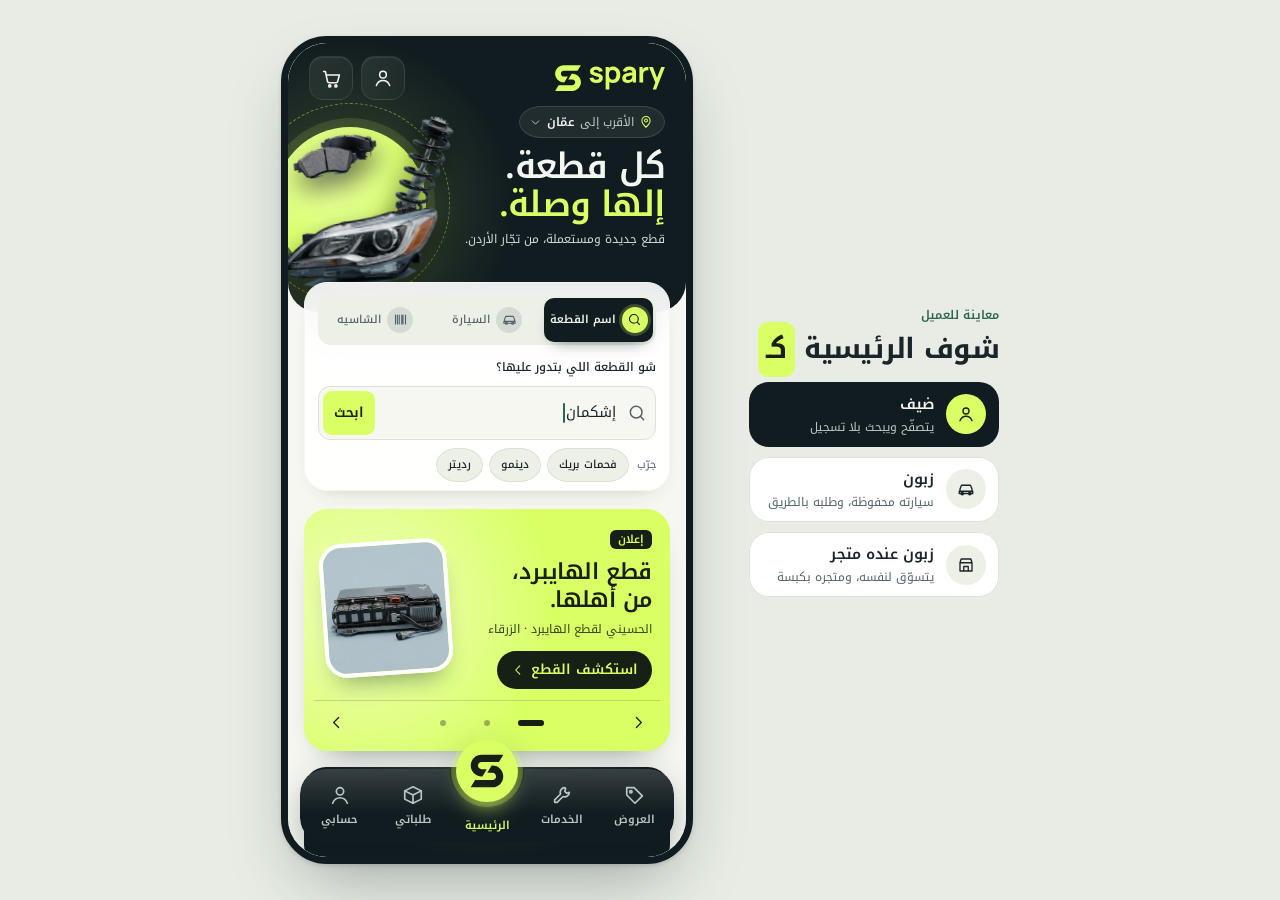
==== commit 193e1099: "improve design" ====
--- a/index.html
+++ b/index.html
@@ -8,15 +8,16 @@
   <link rel="preconnect" href="https://fonts.googleapis.com">
   <link rel="preconnect" href="https://fonts.gstatic.com" crossorigin>
   <link rel="stylesheet" href="https://fonts.googleapis.com/css2?family=Noto+Kufi+Arabic:wght@400;500;600;700&display=swap">
-  <link rel="stylesheet" href="v12-assets/style.css">
-  <link rel="stylesheet" href="v12-assets/home-sections.css">
-  <link rel="stylesheet" href="v12-assets/home.css?v=featured-merchants-6">
-  <link rel="stylesheet" href="v12-assets/typography.css">
-  <meta name="description" content="الصفحة الرئيسية لتطبيق Spary: البحث عن القطع والعروض وخدمات السيارة.">
-  <meta name="robots" content="noindex,nofollow">
+  <link rel="stylesheet" href="assets/style.css">
+  <link rel="stylesheet" href="assets/home-sections.css">
+  <link rel="stylesheet" href="assets/home.css">
+  <link rel="stylesheet" href="assets/typography.css">
+  
+  
 </head>
 <body>
   <main class="presentation" aria-label="معاينة تطبيق Spary">
+    <aside id="roles" class="roles" aria-label="أدوار المعاينة"></aside>
     <div class="device" id="device">
       <div id="app" class="app">
         <div id="screen" class="screen"></div>
@@ -36,11 +37,11 @@
     </div>
   </dialog>
 
-  <script src="v12-assets/catalog.js?v=featured-merchants-6"></script>
-  <script src="v12-assets/identity.js"></script>
-  <script src="v12-assets/whatsapp.js"></script>
-  <script src="v12-assets/home-sections.js?v=featured-merchants-6"></script>
-  <script src="v12-assets/app.js?v=featured-merchants-6"></script>
-  <script src="v12-assets/type-scale.js?v=category-4"></script>
+  <script src="assets/catalog.js"></script>
+  <script src="assets/identity.js"></script>
+  <script src="assets/whatsapp.js"></script>
+  <script src="assets/home-sections.js"></script>
+  <script src="assets/app.js"></script>
+  <script src="assets/type-scale.js"></script>
 </body>
 </html>
--- a/assets/style.css
+++ b/assets/style.css
@@ -0,0 +1,27 @@
+:root{--ink:#111c20;--brand:#111c20;--signal:#d9ff65;--signal-ink:#172015;--paper:#f5f6f0;--surface:#fff;--soft:#edf0e7;--line:#e0e5db;--text:#19252a;--muted:#657075;--hero-text:#f4f7ef;--hero-muted:#bcc8c7;--canvas:#e8ece4;--good:#2d6650;--warm:#8c5626;--r:24px;color-scheme:light}
+:root[data-palette=mint]{--brand:#103f36;--signal:#9ce7c8;--signal-ink:#11382c;--paper:#f3f6f3;--soft:#e8efe8;--canvas:#e2ebe5}
+:root[data-palette=cobalt]{--brand:#122e50;--signal:#a4caff;--signal-ink:#152b48;--paper:#f4f6fa;--soft:#e9eef6;--canvas:#e4eaf2}
+:root[data-palette=ember]{--brand:#2b2726;--signal:#ffb392;--signal-ink:#42291d;--paper:#faf5f0;--soft:#f1e9e1;--canvas:#eee5dc}
+:root[data-theme=dark]{--paper:#172126;--surface:#202d32;--soft:#29373d;--line:#35444a;--text:#f3f5ef;--muted:#b2c0c3;--good:#98d8b6;--warm:#e8ba88;color-scheme:dark}
+*{box-sizing:border-box}body{margin:0;background:var(--canvas);font-family:"Noto Kufi Arabic",Tahoma,sans-serif;color:var(--text);font-size:15px;line-height:1.55}button,input,select,textarea{font:inherit}button,a,select{-webkit-tap-highlight-color:transparent}button{cursor:pointer}button{color:inherit}button:disabled{cursor:not-allowed;opacity:.48}button:focus-visible,a:focus-visible,input:focus-visible,select:focus-visible,summary:focus-visible{outline:3px solid #56849a;outline-offset:3px}button{border:0}svg{flex-shrink:0;vertical-align:middle}h1,h2,h3,p{margin:0}img{max-width:100%;display:block}button{touch-action:manipulation}.num{font-family:"Noto Kufi Arabic",Arial,sans-serif;direction:ltr;unicode-bidi:isolate;font-variant-numeric:tabular-nums}.sr-only{position:absolute;width:1px;height:1px;overflow:hidden;clip:rect(0,0,0,0)}
+.presentation{min-height:100dvh;display:flex;align-items:center;justify-content:center;gap:92px;padding:36px 28px;direction:rtl}.device{width:412px;height:min(900px,calc(100dvh - 72px));min-height:700px;border:7px solid var(--ink);border-radius:46px;background:var(--paper);box-shadow:0 30px 70px -24px #13282666,0 2px 4px #13282622;overflow:hidden;position:relative;isolation:isolate;flex-shrink:0}.app{height:100%;position:relative;background:var(--paper)}.screen{height:100%;overflow:auto;overscroll-behavior:contain;scrollbar-width:none;padding-bottom:122px}.screen::-webkit-scrollbar{display:none}.studio{width:330px;flex-shrink:0;color:#17272b}.studio-logo{width:120px;color:#17272b;margin-bottom:35px}.studio-logo svg{width:100%;height:auto}.studio-kicker{font:600 10px Arial;letter-spacing:2.1px;color:#68746e;display:block;direction:ltr;text-align:right}.studio h1{font-size:57px;line-height:1.18;letter-spacing:-2px;margin:22px 0 19px;font-weight:600}.studio h1 span{position:relative}.studio h1 span:after{content:'';position:absolute;bottom:8px;right:-4px;left:-5px;height:13px;background:var(--signal);z-index:-1;transform:skewX(-18deg)}.studio-intro{font-size:20px;line-height:1.7;color:#56645d}.studio-line{height:1px;background:#c4cec4;margin:28px 0 22px}.version{font-size:13px;font-weight:600;display:flex;align-items:center;gap:8px}.live-dot{width:7px;height:7px;border-radius:50%;background:#497655}.studio-note{font-size:14px;color:#617069;margin-top:11px;line-height:1.85}.preview-options{margin-top:28px;border-top:1px solid #cad3c9;padding-top:14px;font-size:13px}.preview-options summary{cursor:pointer;color:#56645d}.preview-options summary span{font-size:11px;color:#7a867d;margin-right:10px}.options-body{display:grid;gap:8px;padding-top:18px}.options-body select{background:#f5f7f1;color:#22312a;border:1px solid #c4cec4;border-radius:10px;padding:8px 10px}.options-body label{font-size:12px;color:#627167}.quiet{min-height:44px;background:none;text-align:right;color:#63736a;font-size:12px}.prototype-note{font-size:11px;color:#758176;line-height:1.8;margin-top:24px}.previous{display:inline-block;font-size:12px;color:#596b60;margin-top:20px;text-decoration:none}
+.hero{background:var(--brand);color:var(--hero-text);padding:14px 22px 52px;position:relative;overflow:hidden;border-radius:0 0 34px 34px}.hero:after{content:'';position:absolute;width:150px;height:250px;left:18px;top:100px;border:1px solid #ffffff0b;transform:skewX(-27deg);pointer-events:none}.hero-watermark{position:absolute;left:-64px;top:44px;width:250px;height:250px;opacity:.045;transform:rotate(-9deg);pointer-events:none}.app-header{display:flex;align-items:center;justify-content:space-between;height:48px;position:relative;z-index:1}.app-logo{width:112px;color:var(--signal);display:flex}.app-logo svg{width:100%;height:auto}.header-actions{display:flex;align-items:center;gap:8px}.icon-btn{min-width:44px;height:44px;display:inline-flex;justify-content:center;align-items:center;border-radius:14px;background:var(--soft);color:var(--text);position:relative}.hero .icon-btn{background:#ffffff0d;color:var(--hero-text);border:1px solid #ffffff16}.cart-badge{position:absolute;top:1px;left:1px;min-width:16px;height:16px;padding:0 4px;background:var(--signal);color:var(--signal-ink);font-size:10px;font-weight:600;border-radius:5px}.location{display:flex;align-items:center;gap:5px;background:none;color:var(--hero-muted);padding:9px 0;min-height:44px;font-size:12px}.location b{color:var(--hero-text);font-weight:500}.location>svg:first-child{color:var(--signal)}.hero-copy{position:relative;z-index:1;margin-top:15px}.eyebrow{font-size:10px;letter-spacing:1.2px;color:var(--hero-muted);display:flex;gap:7px;align-items:center}.eyebrow:before{content:'';height:5px;width:18px;display:block;background:var(--signal);transform:skewX(-28deg)}.hero h1{font-size:34px;line-height:1.2;font-weight:600;letter-spacing:-.7px;margin:10px 0}.hero h1 em{font-style:normal;color:var(--signal)}.hero-copy p{font-size:13px;color:var(--hero-muted)}
+.search-hub{position:relative;margin:-28px 16px 0;background:var(--surface);border-radius:25px;padding:14px;box-shadow:0 12px 30px -19px #10282080;border:1px solid var(--line);z-index:2}.search-tabs{display:flex;background:var(--soft);border-radius:13px;padding:4px;gap:3px}.search-tabs button{min-height:42px;border-radius:10px;font-size:12px;background:none;flex:1;padding:4px;display:flex;gap:5px;align-items:center;justify-content:center;font-weight:500;white-space:nowrap;color:var(--muted)}.search-tabs button[aria-selected=true]{background:var(--brand);color:var(--hero-text);box-shadow:0 3px 6px #10282012}.search-panel{padding-top:14px}.search-label{font-size:13px;font-weight:500;margin-bottom:8px;display:flex;justify-content:space-between;align-items:center}.search-label span{font-size:10px;font-weight:400;color:var(--muted)}.search-input{display:flex;gap:8px;align-items:center;border:1px solid var(--line);border-radius:14px;background:var(--paper);padding:5px 8px 5px 5px;min-height:52px}.search-input:focus-within{border-color:var(--muted)}.search-input input{min-width:0;width:100%;border:0;background:none;outline:0;color:var(--text);font-size:16px;height:40px;padding:0 3px}.search-input input::placeholder{font-size:12px;color:var(--muted)}.search-input>svg{color:var(--muted)}.search-submit{height:42px;min-width:54px;border-radius:10px;background:var(--signal);color:var(--signal-ink);font-size:13px;font-weight:600;display:flex;align-items:center;justify-content:center}.examples{display:flex;align-items:center;gap:5px;overflow-x:auto;scrollbar-width:none;min-height:45px;margin-top:4px;font-size:11px;color:var(--muted)}.examples button{min-height:40px;white-space:nowrap;padding:0 10px;border:0;background:none;color:var(--muted);font-size:11px;text-decoration:underline;text-decoration-color:var(--line);text-underline-offset:4px}.search-help{font-size:11px;color:var(--muted);line-height:1.7;margin-top:9px}.car-fields{display:grid;grid-template-columns:1fr 1fr .8fr;gap:7px}.car-fields label{font-size:10px;color:var(--muted)}select,input,textarea{color:var(--text)}.car-fields select,.form-field input,.form-field select{width:100%;min-height:44px;border:1px solid var(--line);border-radius:10px;background:var(--paper);padding:6px;font-size:13px;display:block;margin-top:4px}.primary{width:100%;min-height:48px;border-radius:14px;background:var(--signal);color:var(--signal-ink);font-weight:600;display:flex;justify-content:center;align-items:center;gap:8px;font-size:14px}.search-panel>.primary{margin-top:12px}.subtle{color:var(--muted);font-size:12px}.trust{display:flex;gap:6px;align-items:center;justify-content:space-evenly;padding:18px 13px 8px;font-size:10px;color:var(--muted)}.trust span{display:flex;align-items:center;gap:4px}.trust svg{color:var(--good)}
+.section{padding:23px 16px 0}.section-head{display:flex;justify-content:space-between;align-items:center;gap:8px;margin-bottom:12px}.section-head h2{font-size:21px;line-height:1.3;font-weight:600;letter-spacing:-.35px}.section-head p{font-size:11px;color:var(--muted);margin-top:4px}.text-btn{display:inline-flex;align-items:center;gap:4px;color:var(--muted);background:none;min-height:44px;font-size:12px;white-space:nowrap;padding:4px 0}.section-head h2:before{content:'';width:5px;height:18px;background:var(--signal);border-radius:2px;display:inline-block;margin-left:7px;transform:skewX(-20deg);vertical-align:-2px}.products-rail{display:flex;overflow-x:auto;gap:10px;scroll-snap-type:x proximity;scrollbar-width:none;padding-bottom:5px}.product{flex:0 0 178px;min-width:0;background:var(--surface);border:1px solid var(--line);border-radius:20px;overflow:hidden;scroll-snap-align:start}.product-open{background:none;width:100%;padding:0;text-align:right;display:block}.product-img{height:139px;background:#e4e8e7;position:relative;overflow:hidden}.product-img img{width:100%;height:100%;object-fit:cover}.discount{position:absolute;top:10px;right:10px;padding:2px 8px;background:var(--signal);color:var(--signal-ink);font:600 11px/1.7 "Noto Kufi Arabic";border-radius:6px}.paid-tag{position:absolute;top:10px;left:8px;background:#111c20e6;color:#fff;padding:2px 7px;font-size:9px;border-radius:6px}.product-body{padding:11px 11px 6px}.badges{display:flex;gap:4px;flex-wrap:wrap;font-size:9px;color:var(--muted);margin-bottom:7px}.badges span{background:var(--soft);padding:2px 6px;border-radius:5px}.badges .new{color:var(--good)}.product h3{font-size:14px;font-weight:600;line-height:1.4;min-height:20px;white-space:nowrap;overflow:hidden;text-overflow:ellipsis}.fit{display:block;font-size:10px;color:var(--muted);margin-top:4px;white-space:nowrap;overflow:hidden;text-overflow:ellipsis}.price{display:flex;align-items:baseline;gap:4px;margin-top:9px;direction:rtl}.price b{font-family:Arial,sans-serif;font-weight:700;font-size:23px;letter-spacing:-.8px;direction:ltr}.price small{font-size:10px}.price s{font:11px Arial;color:var(--muted);margin-right:auto}.ends{font-size:10px;color:var(--warm);margin-top:5px;display:flex;align-items:center;gap:4px}.seller{font-size:10px;color:var(--muted);display:flex;align-items:center;gap:4px;margin-top:9px;white-space:nowrap;overflow:hidden}.seller span{overflow:hidden;text-overflow:ellipsis}.seller b{font-weight:500;margin-right:auto;direction:ltr;display:flex;gap:2px;align-items:center;color:var(--text)}.seller b svg{color:var(--warm)}.add{margin:5px 10px 10px;min-height:41px;width:calc(100% - 20px);border:1px solid var(--line);border-radius:11px;background:var(--paper);font-size:12px;font-weight:500;display:flex;gap:6px;align-items:center;justify-content:center}.add.added{background:var(--soft);color:var(--good)}
+.promo{margin:25px 16px 0;background:var(--soft);border:1px solid var(--line);border-radius:22px;padding:19px 17px;position:relative;overflow:hidden;display:grid;grid-template-columns:1fr 110px;align-items:center;gap:5px;text-align:right;width:calc(100% - 32px)}.promo .ad-label{font-size:9px;color:var(--muted);display:flex;gap:6px;align-items:center}.ad-label span{width:16px;height:2px;background:var(--muted)}.promo h3{font-size:18px;line-height:1.3;margin:8px 0 4px}.promo p{font-size:10px;color:var(--muted)}.promo .promo-link{font-size:11px;font-weight:600;margin-top:12px;display:flex;gap:5px;align-items:center}.promo img{width:105px;height:105px;object-fit:cover;border-radius:17px;transform:rotate(-7deg);box-shadow:0 9px 18px #11282016}.road{background:var(--brand);padding:23px 18px 17px;border-radius:24px;position:relative;overflow:hidden;color:var(--hero-text)}.road:before{content:'';position:absolute;inset:0;background:linear-gradient(270deg,var(--brand),transparent),url('roadside-garage-bg.webp') center/cover;opacity:.16}.road>*{position:relative}.road .eyebrow{font-size:10px}.road h2{font-size:27px;margin:9px 0 3px;font-weight:600}.road>p{font-size:12px;color:var(--hero-muted);max-width:245px}.service-types{display:grid;grid-template-columns:repeat(4,1fr);gap:7px;margin-top:18px}.service-types button{background:#ffffff0c;border:1px solid #ffffff16;min-height:69px;border-radius:14px;color:var(--hero-text);display:flex;flex-direction:column;gap:7px;align-items:center;justify-content:center;font-size:11px}.service-types button svg{color:var(--signal)}.service-row{display:flex;align-items:center;gap:9px;padding:15px 0;border-bottom:1px solid var(--line)}.service-row:last-child{border-bottom:0}.service-symbol{width:43px;height:43px;border-radius:13px;display:grid;place-items:center;background:var(--soft);color:var(--text);flex-shrink:0}.service-copy{flex:1;text-align:right;background:none;padding:0;min-width:0;min-height:44px}.service-copy b{display:block;font-size:14px;font-weight:500}.service-copy small{font-size:10px;color:var(--muted)}.wa{min-width:44px;min-height:44px;border-radius:13px;background:var(--soft);color:var(--good);display:flex;align-items:center;gap:5px;justify-content:center;font-size:11px;padding:0 9px}.join{display:flex;gap:13px;align-items:center;text-align:right;width:calc(100% - 32px);background:none;margin:22px 16px 0;padding:18px 0;border-top:1px solid var(--line)}.join>svg{color:var(--muted)}.join b{font-size:14px;font-weight:500}.join small{display:block;color:var(--muted);font-size:11px;margin-top:3px}.join .arrow{margin-right:auto}.home-end{text-align:center;font-size:10px;color:var(--muted);padding:15px 0 0}
+.dock{position:absolute;bottom:14px;left:12px;right:12px;z-index:10;height:74px;display:grid;grid-template-columns:1fr 1fr 76px 1fr 1fr;background:var(--brand);border-radius:25px;box-shadow:0 12px 30px #111c2033;align-items:center;padding:5px 3px;direction:rtl}.nav-item{height:60px;min-width:44px;border-radius:17px;background:none;color:var(--hero-muted);display:flex;flex-direction:column;align-items:center;justify-content:center;gap:5px;font-size:10px;position:relative;transition:color .18s}.nav-item[aria-current=page]{color:var(--signal)}.nav-item:not(.nav-home)[aria-current=page]:after{content:'';position:absolute;top:0;height:3px;width:13px;border-radius:3px;background:var(--signal)}.nav-home{height:82px;align-self:end;gap:0;justify-content:flex-end;overflow:visible;padding-bottom:7px}.home-disc{position:absolute;bottom:25px;width:66px;height:66px;border-radius:23px;background:#314148;border:5px solid var(--paper);display:grid;place-items:center;box-shadow:0 5px 9px #0002;transition:background .18s,transform .18s;color:var(--hero-muted)}.home-disc svg{width:40px;height:40px}.nav-home[aria-current=page] .home-disc{background:var(--signal);color:var(--signal-ink)}.nav-home:active .home-disc{transform:translateY(2px)}.nav-home .nav-label{font-size:10px}.toast{position:absolute;bottom:108px;inset-inline:18px;padding:13px 17px;background:var(--brand);border:1px solid #ffffff25;color:var(--hero-text);border-radius:16px;box-shadow:0 5px 25px #0002;z-index:30;font-size:13px;text-align:center}.toast[hidden]{display:none}
+.page-header{display:flex;align-items:center;gap:12px;padding:20px 16px 14px;background:var(--paper);position:sticky;top:0;z-index:4;border-bottom:1px solid var(--line)}.page-header h1{font-size:21px;font-weight:600;line-height:1.2}.page-header p{font-size:11px;color:var(--muted);margin-top:5px}.page-header .cart-header{margin-right:auto}.page-body{padding:17px 16px}.result-intro{margin-bottom:16px;color:var(--muted);font-size:12px}.result-intro strong{font-weight:500;color:var(--text)}.result-tools{display:flex;align-items:center;gap:8px;margin:10px 0 17px}.result-tools select{min-width:0;flex:1;min-height:44px;border:1px solid var(--line);background:var(--surface);border-radius:12px;font-size:12px;padding:8px}.result-tools button{min-height:44px;border-radius:12px;background:var(--surface);border:1px solid var(--line);padding:7px 12px;font-size:12px;display:flex;align-items:center;gap:5px}.product-grid{display:grid;grid-template-columns:repeat(2,minmax(0,1fr));gap:11px}.product-grid .product{width:auto}.product-grid .product-img{height:138px}.empty{text-align:center;padding:58px 17px 25px}.empty-icon{width:84px;height:84px;border-radius:25px;background:var(--soft);color:var(--muted);display:grid;place-items:center;margin:0 auto 22px;transform:rotate(-6deg)}.empty-icon svg{transform:rotate(6deg);width:34px;height:34px}.empty h2{font-size:22px;font-weight:600}.empty p{color:var(--muted);font-size:14px;margin:12px auto 25px;max-width:280px;line-height:1.8}.empty .primary{max-width:250px;margin:auto}.notice{background:var(--soft);border:1px solid var(--line);padding:13px 14px;border-radius:13px;font-size:12px;line-height:1.8;color:var(--muted);display:flex;align-items:flex-start;gap:7px;margin:13px 0}.notice svg{margin-top:3px}.detail-photo{height:255px;background:#e4e8e7;position:relative}.detail-photo img{width:100%;height:100%;object-fit:cover}.detail-photo .image-index{position:absolute;bottom:14px;left:14px;color:#fff;background:#111c20aa;padding:3px 10px;border-radius:8px;font-size:11px}.detail-title{font-size:25px;line-height:1.4;font-weight:600;margin:8px 0}.detail-fit{color:var(--muted);font-size:13px}.detail-price b{font-size:34px}.specs{display:grid;grid-template-columns:1fr 1fr;gap:1px;background:var(--line);border:1px solid var(--line);border-radius:15px;overflow:hidden;margin:20px 0}.specs div{padding:12px;background:var(--surface)}.specs dt{font-size:11px;color:var(--muted)}.specs dd{margin:3px 0 0;font-size:13px;word-break:break-word}.merchant{background:var(--surface);border:1px solid var(--line);border-radius:18px;padding:15px;margin:18px 0}.merchant-title{display:flex;gap:9px;align-items:center;margin-bottom:12px}.merchant-title b{display:block;font-size:14px}.merchant-title small{color:var(--muted);font-size:11px}.merchant .secondary{width:100%}.secondary{min-height:44px;border:1px solid var(--line);border-radius:12px;background:var(--surface);display:flex;align-items:center;justify-content:center;gap:7px;font-size:13px}.description{font-size:13px;color:var(--muted);line-height:1.9}.cart-group{background:var(--surface);border:1px solid var(--line);border-radius:20px;padding:13px;margin-bottom:15px}.cart-group h2{font-size:14px;font-weight:500;display:flex;gap:6px;align-items:center;padding:3px 0 12px;border-bottom:1px solid var(--line)}.cart-line{display:flex;gap:10px;align-items:center;padding:12px 0}.cart-line img{width:69px;height:69px;object-fit:cover;border-radius:12px}.cart-line .item-copy{flex:1;min-width:0}.cart-line b{display:block;font-size:13px;font-weight:500}.cart-line small{font-size:10px;color:var(--muted)}.cart-line .line-price{font-size:17px;font-weight:600;margin-top:4px}.cart-line .icon-btn{background:none;color:var(--muted)}.free-delivery{background:var(--soft);color:var(--good);font-size:11px;padding:9px;border-radius:9px}.summary-card{padding:16px;background:var(--surface);border:1px solid var(--line);border-radius:18px;margin:18px 0}.summary-row{display:flex;justify-content:space-between;gap:15px;font-size:13px;margin-bottom:10px}.summary-row.total{margin-top:14px;padding-top:13px;border-top:1px solid var(--line);font-size:17px;font-weight:600}.summary-row:last-child{margin-bottom:0}.form-field{display:block;margin-bottom:14px;font-size:12px}.form-field input,.form-field select{font-size:16px;padding:10px 12px}.form-error{color:#b34332;font-size:12px;margin:7px 0;min-height:18px}.account-head{text-align:center;padding:28px 10px}.avatar{background:var(--soft);color:var(--text);width:72px;height:72px;display:grid;place-items:center;border-radius:22px;margin:0 auto 16px}.account-head h2{font-size:23px;font-weight:600}.account-head p{font-size:13px;color:var(--muted);margin:6px 0 20px}.menu-list{border:1px solid var(--line);border-radius:18px;background:var(--surface);overflow:hidden}.menu-list button{width:100%;display:flex;align-items:center;gap:10px;background:none;border-bottom:1px solid var(--line);padding:13px 15px;text-align:right;min-height:54px;font-size:13px}.menu-list button:last-child{border:0}.menu-list button>svg:last-child{margin-right:auto;color:var(--muted)}.order-card{padding:18px;border:1px solid var(--line);border-radius:19px;background:var(--surface);margin-bottom:13px}.order-card .status{font-size:11px;color:var(--good);background:var(--soft);padding:4px 8px;border-radius:6px;display:inline-block}.order-card h2{font-size:17px;margin:10px 0}.order-card p{font-size:12px;color:var(--muted);margin-bottom:13px}.filter-grid{display:grid;grid-template-columns:1fr 1fr;gap:10px}.filter-grid select{min-height:44px;width:100%;border:1px solid var(--line);border-radius:9px;background:var(--paper);padding:5px;font-size:13px}.filter-grid label{font-size:12px;display:grid;gap:5px}.filter-footer{display:flex;gap:9px;margin-top:22px}.filter-footer .secondary{width:70px}.service-filters{display:flex;gap:7px;overflow-x:auto;margin:15px 0;scrollbar-width:none}.service-filters button{border:1px solid var(--line);border-radius:10px;min-height:42px;background:var(--surface);padding:5px 12px;white-space:nowrap;font-size:12px}.service-filters button[aria-pressed=true]{background:var(--brand);color:var(--hero-text)}
+dialog{width:min(398px,calc(100% - 24px));max-height:82dvh;margin:auto;border:1px solid var(--line);border-radius:26px;background:var(--surface);color:var(--text);padding:0;box-shadow:0 30px 80px #0005;font-family:"Noto Kufi Arabic",Tahoma,sans-serif}dialog::backdrop{background:#0c191db3;backdrop-filter:blur(5px)}.sheet-inner{padding:17px 20px 23px}.sheet-top{display:flex;align-items:center;justify-content:space-between;margin-bottom:17px;gap:8px}.sheet-top h2{font-size:20px;font-weight:600}.sheet-top .icon-btn{background:none}.sheet-inner p{font-size:13px;color:var(--muted);line-height:1.9}.location-grid{display:grid;grid-template-columns:repeat(3,1fr);gap:8px}.location-grid button{min-height:46px;border-radius:11px;background:var(--soft);font-size:13px}.location-grid button[aria-pressed=true]{background:var(--brand);color:var(--hero-text)}.sheet-buttons{margin-top:20px}.otp-code{letter-spacing:8px;text-align:center;font-family:Arial,sans-serif;font-size:23px!important}.support-grid{display:grid;gap:9px;margin:16px 0}
+@media(min-width:900px) and (max-height:800px){.presentation{padding:24px;gap:70px}.device{height:calc(100dvh - 48px);min-height:610px}.studio h1{font-size:48px}.studio-logo{margin-bottom:22px}.studio-note{font-size:12px}.preview-options{margin-top:19px}.prototype-note{margin-top:14px}}
+@media(max-width:880px){.presentation{gap:35px}.studio{width:270px}.studio h1{font-size:48px}.device{width:390px}}
+@media(max-width:720px){body{background:var(--paper)}.presentation{display:block;padding:0;min-height:0}.device{width:100%;max-width:480px;margin:auto;height:100dvh;min-height:540px;border:0;border-radius:0;box-shadow:none}.studio{width:100%;max-width:480px;padding:30px 24px;background:var(--canvas);margin:auto}.studio h1,.studio-intro,.studio-kicker,.studio-logo,.studio-line,.studio-note,.previous{display:none}.preview-options{margin-top:16px}.prototype-note{margin-top:16px}.dock{bottom:max(12px,env(safe-area-inset-bottom,0px))}.screen{padding-bottom:calc(120px + env(safe-area-inset-bottom,0px))}}
+@media(max-width:360px){.hero{padding-inline:18px}.hero h1{font-size:31px}.search-hub{margin-inline:12px;padding:12px}.search-tabs button{font-size:11px;gap:3px}.search-tabs button svg{width:14px}.section{padding-inline:12px}.product-grid{gap:8px}.product-grid .product-body{padding-inline:9px}.product h3{font-size:13px}.trust{font-size:9px;padding-inline:8px}.hero-copy p{font-size:12px}.dock{left:8px;right:8px;grid-template-columns:1fr 1fr 68px 1fr 1fr}}
+@media(prefers-reduced-motion:reduce){*,*:before,*:after{scroll-behavior:auto!important;transition:none!important;animation:none!important}}
+/* Refined home: compact first fold, quiet glass surfaces, raised brand destination. */
+.hero{padding-top:12px;padding-bottom:40px;background-image:radial-gradient(ellipse at 3% 0%,color-mix(in srgb,var(--signal) 11%,transparent),transparent 65%)}
+.app-header{height:44px}.location{min-height:32px;padding-block:4px}.hero-copy{margin-top:8px}.hero-copy>.eyebrow{display:none}.hero h1{font-size:31px;line-height:1.16;margin:4px 0 8px}.hero-copy p{font-size:12px}.hero-watermark{top:25px;width:225px;height:225px;left:-53px;opacity:.055}
+.search-hub{margin-top:-30px;padding:12px;background:var(--surface);background:color-mix(in srgb,var(--surface) 91%,transparent);backdrop-filter:blur(22px) saturate(125%);-webkit-backdrop-filter:blur(22px) saturate(125%);border-color:color-mix(in srgb,var(--surface) 72%,var(--line));box-shadow:0 12px 28px -22px #10282085,inset 0 1px 0 #ffffff45}
+.search-tabs button{min-height:39px}.search-panel{padding-top:10px}.search-label{margin-bottom:7px}.search-label>span{display:none}.search-input{min-height:49px}.search-input input{height:36px}.search-input input::placeholder{font-size:13px}.search-submit{height:39px}.examples{min-height:40px;margin-top:1px}.examples button{font-size:12px;min-height:40px}.trust{padding-top:15px;padding-bottom:4px}
+.hero .icon-btn{background:linear-gradient(145deg,#ffffff15,#ffffff05);box-shadow:inset 0 1px 0 #ffffff13;backdrop-filter:blur(10px)}
+.dock{background:color-mix(in srgb,var(--brand) 96%,transparent);backdrop-filter:blur(18px);-webkit-backdrop-filter:blur(18px);grid-template-rows:64px}.nav-home{height:64px;align-self:center;padding-bottom:4px}.home-disc{bottom:23px;box-shadow:0 6px 12px #0003,inset 0 1px 0 #ffffff55}.nav-item{font-size:11px}.nav-home .nav-label{font-size:11px}.seller{font-size:11px}.product-img{height:132px}.fit{font-size:11px}.section-head h2{font-size:22px}
+@media(max-width:360px){.hero h1{font-size:29px}.hero-copy p{font-size:11px}.search-tabs button{font-size:11px}.search-label{font-size:12px}}
--- a/assets/home-sections.css
+++ b/assets/home-sections.css
@@ -0,0 +1,6 @@
+/* Restored homepage sections. Brand tokens keep all four palettes consistent. */
+.name-search{padding:15px 14px 0}.name-search .finder-shortcut{width:100%;border-top:1px solid var(--line);min-height:43px;background:none;color:var(--muted);display:flex;align-items:center;justify-content:center;gap:7px;font-size:12px}.name-search .search-submit{min-height:44px}.name-search .examples button{min-height:44px}
+.home-ads{margin:20px 16px 0}.ad-stage{overflow:hidden;border-radius:23px;border:1px solid var(--line);background:var(--soft);touch-action:pan-y}.ad-slide[hidden]{display:none}.ad-link{width:100%;min-height:182px;display:grid;grid-template-columns:minmax(0,1fr) 116px;gap:9px;align-items:center;text-align:right;padding:16px;background:var(--soft);color:var(--text);position:relative;isolation:isolate}.ad-link:before{content:'';position:absolute;inset:0;z-index:-1;background:radial-gradient(ellipse at 0 80%,color-mix(in srgb,var(--signal) 22%,transparent),transparent 70%)}.ad-copy{min-width:0}.ad-badge{display:inline-block;border:1px solid var(--line);border-radius:5px;padding:1px 7px;color:var(--muted);font-size:10px;background:var(--surface)}.ad-copy h2{font-size:23px;line-height:1.22;font-weight:600;margin:8px 0}.ad-copy p{font-size:10px;color:var(--muted);line-height:1.6}.ad-cta{display:flex;align-items:center;gap:6px;font-size:12px;font-weight:600;margin-top:10px}.ad-art{position:relative}.ad-art:before{content:'';position:absolute;inset:-9px 3px;background:color-mix(in srgb,var(--signal) 45%,var(--surface));transform:rotate(10deg);border-radius:22px}.ad-art img{position:relative;width:116px;height:124px;object-fit:cover;border-radius:19px;transform:rotate(-5deg);box-shadow:0 8px 16px #10282015}.ad-slide-1 .ad-art img{transform:rotate(4deg)}.ad-slide-2 .ad-art img{transform:rotate(-3deg)}.ad-controls{display:flex;align-items:center;justify-content:center;gap:6px;height:44px}.ad-arrow{width:44px;height:44px;background:none;display:grid;place-items:center;color:var(--muted)}.ad-dots{display:flex;gap:0}.ad-dots button{width:30px;height:44px;display:grid;place-items:center;background:none}.ad-dots span{width:6px;height:6px;border-radius:8px;background:var(--muted);opacity:.45}.ad-dots button[aria-current=true] span{width:21px;background:var(--text);opacity:1}.ad-position{font-size:10px;color:var(--muted);direction:ltr;min-width:29px;font-variant-numeric:tabular-nums}
+.vehicle-finder{margin:14px 16px 0;padding:18px 16px;border:1px solid var(--line);border-radius:24px;background:var(--surface);scroll-margin-top:15px}.finder-heading{display:flex;align-items:center;justify-content:space-between;gap:12px;margin-bottom:15px}.finder-eyebrow{font-size:10px;color:var(--muted)}.finder-heading h2{font-size:23px;line-height:1.35;font-weight:600;margin:2px 0 4px}.finder-heading p{font-size:11px;color:var(--muted)}.finder-symbol{width:49px;height:49px;border-radius:15px;display:grid;place-items:center;background:var(--soft);color:var(--good);transform:rotate(-5deg)}.finder-tabs button{min-height:44px}.vehicle-finder .search-panel{padding-top:14px}.vehicle-finder .car-fields{grid-template-columns:1fr 1fr .9fr}.vehicle-finder .car-fields label{font-size:11px}.vehicle-finder .car-fields select{padding-inline:5px;min-width:0}.vehicle-finder .search-help{font-size:11px}.vehicle-finder #vin-count{display:inline}.vehicle-finder .search-submit{min-height:44px}.vehicle-finder .examples{flex-wrap:wrap;gap:0;overflow:visible}.vehicle-finder .examples button{min-height:44px}.vehicle-finder .primary{background:var(--brand);color:var(--hero-text)}
+.offer-deadline{display:flex;gap:6px;align-items:center;font-size:11px;color:var(--warm);padding:9px 11px;margin:-2px 0 13px;border-radius:11px;background:var(--soft);flex-wrap:wrap}.offer-deadline strong{font-weight:500}.offer-deadline small{margin-inline-start:auto;font-size:10px;color:var(--muted)}.more-services{display:flex;align-items:center;justify-content:space-between;gap:8px;border-top:1px solid #ffffff20;margin-top:15px;padding-top:8px}.more-services span{font-size:10px;color:var(--hero-muted);max-width:180px}.more-services button{display:flex;align-items:center;gap:3px;background:none;color:var(--signal);font-size:11px;min-height:44px;white-space:nowrap}.nearby-heading{font-size:13px;color:var(--muted);font-weight:500;margin:18px 0 0}.home-ads button:focus-visible{outline-offset:-4px}.vehicle-finder select:focus-visible{outline-offset:2px}
+@media(max-width:360px){.home-ads{margin-inline:12px}.ad-link{padding:14px;grid-template-columns:minmax(0,1fr) 100px;gap:8px}.ad-art img{width:100px;height:116px}.ad-copy h2{font-size:21px}.vehicle-finder{margin-inline:12px;padding:16px 12px}.finder-heading h2{font-size:22px}.finder-heading p{font-size:10px}.vehicle-finder .car-fields{gap:5px}.offer-deadline{font-size:10px}}
--- a/assets/home.css
+++ b/assets/home.css
@@ -0,0 +1,1098 @@
+/* Homepage working baseline. See design/HOME-DESIGN-BRIEF.md before restructuring. */
+:root{--muted:#536269;--paper:#f6f7f1;--soft:#edf0e7;--line:#dce2d8}
+:root[data-theme=dark]{--muted:#bac8ca;--paper:#172126;--soft:#29373d;--line:#405157}
+.hero{padding:13px 21px 43px;border-radius:0 0 30px 30px}.app-logo{width:112px}.hero-copy{margin-top:7px}.hero h1{font-size:34px;line-height:1.11;letter-spacing:-.6px;margin:7px 0 9px}.hero-copy p{font-size:13px;color:#d1dcd9}.hero-watermark{width:225px;height:225px;left:-45px;top:28px;opacity:.065}.location{font-size:12px;min-height:34px}.app-header .icon-btn{width:44px;height:44px}
+.unified-search{margin:-30px 16px 0;padding:12px 13px 3px;border-radius:23px;box-shadow:0 10px 24px -19px #182a2a77}.unified-search .search-tabs{padding:3px;gap:3px;border-radius:13px}.unified-search .search-tabs button{min-height:44px;font-size:12px;gap:5px;font-weight:500}.unified-search .search-tabs button[aria-selected=true]{background:var(--brand);color:var(--hero-text);box-shadow:none}.unified-search .search-panel{padding-top:13px}.unified-search .search-label{font-size:13px;margin-bottom:9px}.unified-search .search-input{min-height:54px;border-radius:12px;background:var(--paper);border-color:var(--line);padding:4px 8px 4px 4px}.unified-search .search-input input{height:42px;font-size:16px}.unified-search .search-input input::placeholder{font-size:12px}.unified-search .search-submit{min-height:44px;min-width:52px;border-radius:9px}.unified-search .examples{min-height:43px;gap:2px;margin-top:3px;font-size:12px}.unified-search .examples button{min-height:44px;font-size:12px;padding-inline:9px}.unified-search .car-fields{gap:7px}.unified-search .car-fields label{font-size:12px}.unified-search .car-fields select{min-width:0;min-height:44px;font-size:13px}.unified-search #car-form,.unified-search #vin-form{padding-bottom:12px}.unified-search #vin-count{display:inline;font-size:12px}.unified-search #vin-help{font-size:12px;line-height:1.65}.unified-search #vin-form .examples{font-size:11px;flex-wrap:wrap;overflow:visible}.recognized-name{font-size:12px;color:var(--muted);line-height:1.6;padding-top:7px}.recognized-name:empty{display:none}.recognized-name strong{font-weight:500;color:var(--text)}
+.home-ads{margin-top:21px}.ad-link{min-height:170px;padding:15px 17px;grid-template-columns:minmax(0,1fr) 112px;gap:10px}.ad-stage{border-radius:21px;border-color:var(--line)}.ad-copy h2{font-size:24px;letter-spacing:-.4px;margin-block:7px}.ad-copy p{font-size:11px}.ad-badge{font-size:11px;background:transparent}.ad-cta{font-size:12px;margin-top:10px}.ad-art img{width:112px;height:120px;transform:rotate(-3deg);box-shadow:0 9px 17px #10282012}.ad-art:before{inset:-7px 2px;transform:rotate(7deg);opacity:.75}.ad-dots button{width:36px;min-height:44px}.ad-position{font-size:11px}.ad-controls{gap:3px}.trust{padding:4px 12px 0;gap:5px;font-size:11px}.trust span{gap:4px}.trust svg{width:13px}
+.section{padding-top:27px}.section-head{margin-bottom:14px}.section-head h2{font-size:23px;letter-spacing:-.4px}.section-head p{font-size:12px;line-height:1.6;margin-top:4px}.section-head .text-btn{font-size:12px}.offer-deadline{padding:9px 10px;margin-top:0;font-size:12px}.offer-deadline small{font-size:11px}.products-rail{gap:11px;padding-bottom:7px}.product{flex-basis:183px;border-radius:18px}.product-img{height:136px}.product-body{padding:12px 11px 8px}.badges{font-size:11px;gap:4px;margin-bottom:9px}.badges span{padding:1px 5px}.product h3{font-size:14px;line-height:1.45;min-height:40px;white-space:normal;overflow:visible;text-overflow:clip}.fit{font-size:11px;line-height:1.6;white-space:normal;min-height:34px;margin-top:3px}.price{margin-top:8px}.price b{font-size:25px;letter-spacing:-.7px}.price small,.price s{font-size:11px}.ends{font-size:12px;margin-top:7px}.seller{white-space:normal;font-size:11px;align-items:flex-start;min-height:36px;gap:4px;margin-top:10px}.seller span{overflow:visible;line-height:1.45;flex:1}.seller>svg{margin-top:2px}.seller b{font-size:12px;gap:3px;white-space:nowrap;margin-top:1px}.add{min-height:44px;border-radius:10px;font-size:12px;margin-top:1px}.paid-tag,.discount{font-size:11px}
+.road{padding:21px 18px 13px;border-radius:22px}.road h2{font-size:29px;margin-top:8px}.road>.eyebrow{font-size:11px}.road>p{font-size:13px;line-height:1.65;max-width:270px}.service-types{gap:7px;margin-top:17px}.service-types button{font-size:12px;min-height:74px;border-radius:12px}.more-services span{font-size:11px;max-width:180px}.more-services button{font-size:12px}.nearby-heading{font-size:13px;margin-top:20px}.service-row{padding-block:17px}.service-copy b{font-size:15px}.service-copy small{font-size:12px;display:block;line-height:1.65;margin-top:4px}.wa{min-width:44px;min-height:44px}.home-end{margin-top:23px;padding:19px 0 0;font-size:12px;border-top:1px solid var(--line);margin-inline:16px}.screen{padding-bottom:125px}.dock{box-shadow:0 10px 25px #0b181e26}.nav-item,.nav-home .nav-label{font-size:11px}
+@media(max-width:360px){.hero{padding-inline:17px}.hero h1{font-size:32px}.hero-copy p{font-size:12px}.unified-search{margin-inline:12px;padding-inline:10px}.unified-search .search-tabs button{font-size:12px;gap:4px}.unified-search .search-input input::placeholder{font-size:11px}.ad-link{grid-template-columns:minmax(0,1fr) 101px;padding:14px}.ad-art img{width:101px;height:116px}.ad-copy h2{font-size:22px}.trust{font-size:10px;gap:4px}.product{flex-basis:170px}.product-body{padding-inline:10px}.more-services span{max-width:160px}.offer-deadline{font-size:11px}.offer-deadline small{font-size:10px}}
+@media(max-width:720px){.screen{padding-bottom:calc(125px + env(safe-area-inset-bottom,0px))}}
+/* Correction round 2026-10-26 (see HOME-HANDOFF.md): functional text >= 12px, primary targets >= 44px. */
+.location{min-height:44px;font-size:13px}
+.unified-search .search-input input{height:44px}
+.unified-search .examples button,.examples button{min-width:44px}
+.ad-dots button{width:44px}
+.ad-copy p,.ad-position,.trust,.offer-deadline small,.fit,.price small,.price s,.seller,.seller b,.road>.eyebrow,.more-services span,.unified-search #vin-form .examples,.nav-item,.nav-home .nav-label{font-size:12px}
+.trust{flex-wrap:wrap;row-gap:2px;justify-content:center;column-gap:12px}
+.more-services span{max-width:190px}
+@media(max-width:360px){.trust{font-size:12px;column-gap:10px}.offer-deadline,.offer-deadline small{font-size:12px}.unified-search .search-input input::placeholder{font-size:12px}.more-services span{max-width:150px}}
+/* Visual round 2026-10-26 (owner request): stronger advert with controls inside, example chips, trust card, nearby service cards. */
+.home-ads{position:relative;margin-top:18px}
+.ad-stage{border:0;border-radius:24px;background:var(--signal);box-shadow:0 18px 32px -24px #102820a6}
+.ad-link{min-height:198px;padding:18px 18px 62px;gap:12px;grid-template-columns:minmax(0,1fr) 128px;background:var(--signal);color:var(--signal-ink)}
+.ad-link:before{background:radial-gradient(circle at 17% 40%,#ffffff94,transparent 56%)}
+.ad-badge{border:0;border-radius:6px;padding:1px 8px;background:var(--signal-ink);color:var(--signal);font-weight:600}
+.ad-copy h2{font-size:26px;line-height:1.18;font-weight:700;letter-spacing:-.5px;margin:9px 0 6px;color:var(--signal-ink)}
+.ad-copy p{color:color-mix(in srgb,var(--signal-ink) 84%,var(--signal))}
+.ad-cta{display:inline-flex;margin-top:12px;padding:8px 14px;border-radius:999px;background:var(--signal-ink);color:var(--signal);font-size:13px}
+.ad-art:before{display:none}
+.ad-art img{width:128px;height:134px;border:4px solid #fff;border-radius:22px;transform:rotate(-4deg);box-shadow:0 16px 24px -12px #10282070}
+.ad-slide-1 .ad-art img{transform:rotate(3deg)}
+.ad-controls{position:absolute;inset-inline:10px;bottom:6px;height:45px;justify-content:space-between;border-top:1px solid color-mix(in srgb,var(--signal-ink) 16%,transparent)}
+.ad-arrow,:root[data-theme=dark] .ad-arrow{color:var(--signal-ink);border-radius:50%}
+.ad-dots span,:root[data-theme=dark] .ad-dots span{background:var(--signal-ink);opacity:.35}
+.ad-dots button[aria-current=true] span,:root[data-theme=dark] .ad-dots button[aria-current=true] span{background:var(--signal-ink);opacity:1}
+.ad-position{position:absolute;width:1px;height:1px;overflow:hidden;clip:rect(0,0,0,0)}
+.unified-search .examples{gap:6px}
+.unified-search .examples>span{margin-inline-end:2px}
+.unified-search .examples button{padding:0 13px;border:5px solid transparent;border-inline-width:0;border-radius:999px;background:var(--soft) padding-box;box-shadow:inset 0 0 0 1px var(--line);color:var(--text);text-decoration:none;font-weight:500}
+.unified-search .examples button:hover{box-shadow:inset 0 0 0 1px var(--muted)}
+.trust{display:grid;grid-template-columns:repeat(3,minmax(0,1fr));gap:0;margin:16px 16px 0;padding:12px 2px;background:var(--surface);border:1px solid var(--line);border-radius:18px;color:var(--text);font-weight:500}
+.trust span{flex-direction:column;justify-content:flex-start;gap:7px;padding:0 6px;text-align:center;line-height:1.35}
+.trust span+span{border-inline-start:1px solid var(--line)}
+.trust svg{width:34px;height:34px;padding:8px;box-sizing:border-box;border-radius:50%;flex:none;background:color-mix(in srgb,var(--signal) 55%,var(--surface));color:var(--signal-ink)}
+.nearby-heading~.service-row{margin-top:10px;padding:12px;gap:12px;background:var(--surface);border:1px solid var(--line);border-radius:18px}
+.nearby-heading~.service-row .service-symbol{width:46px;height:46px;border-radius:14px;background:color-mix(in srgb,var(--signal) 45%,var(--surface));color:var(--signal-ink)}
+.nearby-heading~.service-row .service-copy b{font-weight:600}
+.nearby-heading~.service-row .wa{width:46px;height:46px;border-radius:14px;background:#178544;color:#fff}
+:root[data-theme=dark] .trust svg,:root[data-theme=dark] .nearby-heading~.service-row .service-symbol{background:color-mix(in srgb,var(--signal) 16%,var(--surface));color:var(--signal)}
+@media(max-width:360px){.ad-link{grid-template-columns:minmax(0,1fr) 106px;padding-inline:15px}.ad-art img{width:106px;height:118px}.ad-copy h2{font-size:23px}.trust{margin-inline:12px}}
+/* Hero art 2026-10-26 (owner request: the first section as the store-screenshot moment).
+   Real part cut-outs float on a signal-colour wheel disc below the header; the dashed ring echoes the mark's motion. */
+.hero{padding-bottom:62px;background-image:radial-gradient(circle at 15% 60%,color-mix(in srgb,var(--signal) 20%,transparent),transparent 44%)}
+.hero:after{display:none}
+.hero-art{position:absolute;left:0;top:0;width:52%;height:100%;pointer-events:none;z-index:0}
+.hero-disc{position:absolute;left:-14px;top:84px;width:152px;height:152px;border-radius:50%;background:radial-gradient(circle at 38% 32%,color-mix(in srgb,var(--signal) 62%,#fff),var(--signal) 60%);box-shadow:0 0 0 9px color-mix(in srgb,var(--signal) 13%,transparent),0 22px 46px -14px color-mix(in srgb,var(--signal) 50%,transparent)}
+.hero-ring{position:absolute;left:-38px;top:60px;width:200px;height:200px;border-radius:50%;border:1.5px dashed color-mix(in srgb,var(--signal) 42%,transparent)}
+.hero-speed{display:none}
+.hero-part{position:absolute;display:block;filter:drop-shadow(0 12px 12px #0008)}
+.hero-shock{left:110px;top:70px;width:37px;transform:rotate(20deg)}
+.hero-pads{left:4px;top:94px;width:86px;transform:rotate(-12deg)}
+.hero-headlight{left:-6px;top:164px;width:158px;transform:rotate(-5deg)}
+.hero-copy,.app-header,.location{position:relative;z-index:1}
+.hero-copy{margin-top:4px}
+.hero h1{font-size:38px;line-height:1.08;letter-spacing:-.8px;margin:2px 0 7px}
+.location{border-radius:999px;padding:0 12px 0 10px;border:6px solid transparent;border-inline-width:0;background:#ffffff12 padding-box;box-shadow:inset 0 0 0 1px #ffffff1f;gap:5px}
+@media(max-width:360px){.hero h1{font-size:34px}.hero-disc{width:132px;height:132px;top:92px}.hero-ring{width:180px;height:180px;top:68px}.hero-headlight{width:138px;top:170px}.hero-pads{width:76px}.hero-shock{left:94px;width:33px}}
+/* Search section 2026-10-26 (owner request: an artistic touch that shows how search works).
+   Sliding tab ink, a once-per-visit typing demo inside the empty name field, recognised-name chip,
+   a 17-segment VIN meter and a signal focus ring. */
+.unified-search .search-tabs{position:relative;isolation:isolate}
+.tab-ink{position:absolute;top:3px;bottom:3px;inset-inline-start:3px;width:calc((100% - 12px)/3);border-radius:10px;background:var(--brand);box-shadow:0 8px 16px -10px #102820b3;transition:transform .45s cubic-bezier(.3,1.3,.45,1);z-index:-1}
+.search-tabs[data-active=car] .tab-ink{transform:translateX(calc(-100% - 3px))}
+.search-tabs[data-active=vin] .tab-ink{transform:translateX(calc(-200% - 6px))}
+.unified-search .search-tabs button{transition:color .3s}
+.unified-search .search-tabs button[aria-selected=true]{background:none;box-shadow:none}
+.unified-search .search-tabs button[aria-selected=true] svg{color:var(--signal)}
+.unified-search .search-input{position:relative;transition:border-color .2s,box-shadow .2s}
+.unified-search .search-input:focus-within{border-color:var(--brand);box-shadow:0 0 0 4px color-mix(in srgb,var(--signal) 45%,transparent)}
+:root[data-theme=dark] .unified-search .search-input:focus-within{border-color:var(--signal)}
+.search-demo{position:absolute;top:0;bottom:0;display:flex;align-items:center;gap:1px;padding-inline:3px;overflow:hidden;white-space:nowrap;pointer-events:none;font-size:16px;color:var(--text)}
+.demo-typed[dir=ltr]{font-variant-numeric:tabular-nums;letter-spacing:.3px}
+.demo-caret{flex:none;width:2px;height:20px;border-radius:2px;background:var(--good);animation:demoCaret .9s steps(1) infinite}
+@keyframes demoCaret{50%{opacity:0}}
+.demo-meaning{flex:none;margin-inline-start:auto;display:inline-flex;align-items:center;gap:6px;padding:4px 11px;border-radius:999px;background:var(--brand);color:var(--hero-text);font-size:12px;font-weight:600;opacity:0;transform:translateX(-10px) scale(.9);transition:opacity .25s,transform .4s cubic-bezier(.2,.9,.3,1.35)}
+.demo-meaning:before{content:'';width:6px;height:6px;border-radius:50%;background:var(--signal);box-shadow:0 0 0 3px color-mix(in srgb,var(--signal) 30%,transparent)}
+.understood .demo-meaning{opacity:1;transform:none}
+:root[data-theme=dark] .demo-meaning{background:var(--signal);color:var(--signal-ink)}
+:root[data-theme=dark] .demo-meaning:before{background:var(--signal-ink)}
+.search-input.demoing input::placeholder{color:transparent}
+.search-input.demoing:after{content:'';position:absolute;inset:0;border-radius:inherit;pointer-events:none;opacity:0;background:linear-gradient(100deg,transparent 35%,color-mix(in srgb,var(--signal) 55%,transparent) 50%,transparent 65%) 0 0/70% 100% no-repeat}
+.search-input.demoing:has(.understood):after{animation:demoSweep .85s ease-out}
+@keyframes demoSweep{from{opacity:1;background-position:260% 0}to{opacity:1;background-position:-160% 0}}
+.recognized-name strong{display:inline-flex;align-items:center;gap:6px;margin-inline-start:4px;padding:3px 10px;border-radius:999px;background:var(--brand);color:var(--hero-text);font-weight:600;animation:chipIn .35s cubic-bezier(.2,.9,.3,1.35)}
+.recognized-name strong:before{content:'';width:6px;height:6px;border-radius:50%;background:var(--signal)}
+:root[data-theme=dark] .recognized-name strong{background:var(--signal);color:var(--signal-ink)}
+:root[data-theme=dark] .recognized-name strong:before{background:var(--signal-ink)}
+@keyframes chipIn{from{opacity:0;transform:scale(.88)}}
+.vin-meter{display:flex;gap:3px;margin-top:9px;direction:ltr}
+.vin-meter i{flex:1;height:5px;border-radius:3px;background:var(--line);transition:background .2s,transform .2s}
+.vin-meter i.on{background:var(--good)}
+.unified-search .car-fields select{appearance:none;-webkit-appearance:none;padding-inline:10px 26px;background:var(--paper) url("data:image/svg+xml,%3Csvg xmlns='http://www.w3.org/2000/svg' width='12' height='12' fill='none' stroke='%23889599' stroke-width='2' stroke-linecap='round' stroke-linejoin='round'%3E%3Cpath d='M2.5 4.5 6 8l3.5-3.5'/%3E%3C/svg%3E") no-repeat left 9px center/12px}
+.unified-search .car-fields select:focus-visible{outline:0;border-color:var(--brand);box-shadow:0 0 0 4px color-mix(in srgb,var(--signal) 45%,transparent)}
+@media(prefers-reduced-motion:reduce){.tab-ink,.demo-meaning,.recognized-name strong{transition:none;animation:none}}
+/* Search tabs and «جرّب» chips 2026-10-26 (owner request: a touch on the tabs and the example words).
+   Each tab icon sits in a badge that turns signal when selected and moves once in its own way:
+   the lens sweeps, the car drives in with speed lines, the VIN barcode is scanned. Example chips carry the
+   part's illustration, rise in one by one, and the tapped word travels into the field. */
+.unified-search .search-tabs button{gap:6px}
+.tab-icon{position:relative;flex:none;width:26px;height:26px;border-radius:50%;display:grid;place-items:center;background:color-mix(in srgb,var(--muted) 15%,transparent);color:var(--muted);transition:background .3s,color .3s}
+.unified-search .search-tabs button[aria-selected=true]{font-weight:600}
+.unified-search .search-tabs button[aria-selected=true] .tab-icon{background:var(--signal);color:var(--signal-ink);box-shadow:0 0 0 3px color-mix(in srgb,var(--signal) 22%,transparent)}
+.unified-search .search-tabs button[aria-selected=true] .tab-icon svg{color:var(--signal-ink)}
+.tab-fx{position:absolute;pointer-events:none;opacity:0}
+.search-tabs button[data-value=name][aria-selected=true] .tab-icon svg{animation:tabLens .75s cubic-bezier(.3,1.5,.5,1)}
+@keyframes tabLens{0%{transform:translate(4px,4px) rotate(-30deg) scale(.6)}55%{transform:translate(-1.5px,-1px) rotate(10deg) scale(1.08)}100%{transform:none}}
+.search-tabs button[data-value=car][aria-selected=true] .tab-icon svg{animation:tabDrive .6s cubic-bezier(.2,.9,.3,1.25)}
+@keyframes tabDrive{from{transform:translateX(10px);opacity:0}to{transform:none;opacity:1}}
+.search-tabs button[data-value=car] .tab-fx{inset-inline-start:-11px;top:8px;width:11px;height:9px;background:linear-gradient(var(--signal),var(--signal)) 0 0/100% 2px no-repeat,linear-gradient(var(--signal),var(--signal)) 0 7px/65% 2px no-repeat}
+.search-tabs button[data-value=car][aria-selected=true] .tab-fx{animation:tabSpeed .75s ease-out}
+@keyframes tabSpeed{0%{opacity:0;transform:translateX(8px)}35%{opacity:1}100%{opacity:0;transform:translateX(-3px)}}
+.search-tabs button[data-value=vin] .tab-fx{left:5px;right:5px;top:5px;height:2px;border-radius:2px;background:var(--signal-ink)}
+.search-tabs button[data-value=vin][aria-selected=true] .tab-fx{animation:tabScanLine 1s ease-in-out}
+@keyframes tabScanLine{0%{opacity:0;transform:none}15%{opacity:.8}50%{transform:translateY(14px)}85%{opacity:.8}100%{opacity:0;transform:none}}
+.unified-search .examples{position:relative}
+.unified-search .examples button{display:inline-flex;align-items:center;gap:0;padding-inline:12px;animation:chipRise .5s cubic-bezier(.2,.9,.3,1.3) backwards}
+.unified-search .examples button:nth-of-type(2){animation-delay:.08s}
+.unified-search .examples button:nth-of-type(3){animation-delay:.16s}
+@keyframes chipRise{from{opacity:0;transform:translateY(8px) scale(.94)}}
+.unified-search .examples button.ex-sent{opacity:.35}
+.unified-search .examples .ex-ghost{animation:none;box-shadow:0 10px 20px -10px #102820aa;position:absolute;z-index:3;margin:0;display:inline-flex;align-items:center;gap:7px;padding:0 13px 0 4px;border:5px solid transparent;border-inline-width:0;border-radius:999px;background:var(--brand) padding-box;color:var(--hero-text);font:inherit;font-size:12px;font-weight:600;pointer-events:none;white-space:nowrap}
+.unified-search .search-input.just-filled{animation:fieldLand .7s ease-out}
+@keyframes fieldLand{0%{box-shadow:0 0 0 0 color-mix(in srgb,var(--signal) 70%,transparent)}100%{box-shadow:0 0 0 12px transparent}}
+@media(max-width:360px){.unified-search .search-tabs button{gap:4px}.tab-icon{width:24px;height:24px}.unified-search .examples button{padding-inline:10px;gap:0}}
+@media(prefers-reduced-motion:reduce){.tab-icon svg,.tab-fx,.unified-search .examples button,.unified-search .search-input.just-filled{animation:none!important}}
+/* Car search 2026-10-26 (owner request: restyle the car dropdowns).
+   Make, model and year read as three linked steps: a numbered badge that turns into a check, the chosen value
+   in large type, and the next step lit up. The native select covers each tile, so phones keep their own picker,
+   and the button names the chosen car. */
+.unified-search .car-steps{display:grid;grid-template-columns:repeat(3,minmax(0,1fr));gap:7px}
+.unified-search .car-step{position:relative;display:flex;flex-direction:column;align-items:flex-start;gap:7px;min-height:78px;padding:10px 10px 11px;border:1px solid var(--line);border-radius:15px;background:var(--paper);color:var(--text);font-size:12px;cursor:pointer;transition:border-color .2s,background .2s,box-shadow .2s}
+.unified-search .car-step>svg{position:absolute;inset-inline-end:9px;top:14px;color:var(--muted);transition:transform .2s}
+.unified-search .car-step:hover>svg{transform:translateY(2px)}
+.step-badge{width:24px;height:24px;border-radius:50%;display:grid;place-items:center;font:600 12px/1 "Noto Kufi Arabic",Arial,sans-serif;background:var(--soft);color:var(--muted);transition:background .25s,color .25s}
+.step-text{display:flex;flex-direction:column;gap:1px;width:100%;min-width:0}
+.step-text small{font-size:12px;color:var(--muted)}
+.step-text b{font-size:15px;font-weight:600;line-height:1.35;white-space:nowrap;overflow:hidden;text-overflow:ellipsis}
+.unified-search .car-step select{position:absolute;inset:0;width:100%;height:100%;min-height:0;margin:0;padding:0;border:0;opacity:0;cursor:pointer;font-size:16px;background:none;appearance:none;-webkit-appearance:none}
+.unified-search .car-step.locked{background:transparent;border-style:dashed;cursor:default}
+.unified-search .car-step.locked select{cursor:default}
+.car-step.locked .step-text b,.car-step.now .step-text b{color:var(--muted);font-weight:500}
+.unified-search .car-step.now{border-color:var(--brand);background:var(--surface);box-shadow:0 0 0 3px color-mix(in srgb,var(--signal) 45%,transparent)}
+.car-step.now .step-badge{background:var(--brand);color:var(--signal);animation:stepCall 1.5s ease-in-out 3}
+@keyframes stepCall{50%{box-shadow:0 0 0 6px color-mix(in srgb,var(--signal) 55%,transparent)}}
+.unified-search .car-step.done{background:var(--surface);border-color:color-mix(in srgb,var(--good) 40%,var(--line))}
+.car-step.done .step-badge{background:var(--signal);color:var(--signal-ink);animation:stepPop .45s cubic-bezier(.2,.9,.3,1.6)}
+@keyframes stepPop{from{transform:scale(.3) rotate(-40deg)}}
+.unified-search .car-step:focus-visible{outline:2px solid var(--brand);outline-offset:2px}
+:root[data-theme=dark] .unified-search .car-step.now{border-color:var(--signal)}
+:root[data-theme=dark] .car-step.now .step-badge{background:var(--signal);color:var(--signal-ink)}
+:root[data-theme=dark] .unified-search .car-step:focus-visible{outline-color:var(--signal)}
+.unified-search .car-go{margin-top:12px}
+@media(max-width:360px){.unified-search .car-steps{gap:5px}.unified-search .car-step{padding-inline:8px}.step-text b{font-size:14px}}
+@media(prefers-reduced-motion:reduce){.car-step .step-badge{animation:none!important}}
+/* Car picker sheet 2026-10-26 (owner request: the dropdown items looked too classic).
+   On phones the sheet rises from the bottom; a step chain on top lets the customer jump back,
+   makes carry their Arabic initial, models their make, years sit in a calm grid. */
+.unified-search .car-step{font:inherit;text-align:start;width:100%}
+.unified-search .car-step:disabled{opacity:1;cursor:default}
+#sheet.car-sheet{width:min(430px,100%);max-width:100%;max-height:86dvh;margin:auto auto 0;border-radius:28px 28px 0 0;border-bottom:0;animation:sheetUp .38s cubic-bezier(.2,.9,.3,1)}
+@media(min-width:721px){#sheet.car-sheet{margin:auto;border-radius:28px;border-bottom:1px solid var(--line)}}
+@keyframes sheetUp{from{transform:translateY(60px);opacity:.3}}
+#sheet.car-sheet .sheet-inner{padding:10px 18px calc(22px + env(safe-area-inset-bottom,0px))}
+#sheet.car-sheet .sheet-inner:before{content:'';display:block;width:42px;height:5px;border-radius:3px;background:var(--line);margin:0 auto 12px}
+#sheet.car-sheet .sheet-top{margin-bottom:12px}
+.car-picker{animation:pickIn .32s cubic-bezier(.2,.9,.3,1)}
+@keyframes pickIn{from{opacity:0;transform:translateX(-16px)}}
+.pick-chain{display:flex;align-items:center;gap:4px;margin-bottom:16px;overflow-x:auto;scrollbar-width:none}
+.pick-chain::-webkit-scrollbar{display:none}
+.pick-step{flex:none;display:inline-flex;align-items:center;gap:6px;min-height:44px;padding:0 13px 0 9px;border-radius:999px;background:var(--soft);color:var(--muted);font:inherit;font-size:13px;font-weight:500}
+.pick-step span{width:22px;height:22px;border-radius:50%;display:grid;place-items:center;background:var(--surface);font:600 12px/1 "Noto Kufi Arabic",Arial,sans-serif}
+.pick-step.done{color:var(--text)}
+.pick-step.done span{background:var(--signal);color:var(--signal-ink)}
+.pick-step.now{background:var(--brand);color:var(--hero-text);font-weight:600}
+.pick-step.now span{background:var(--signal);color:var(--signal-ink)}
+.pick-step:disabled{opacity:1;background:transparent;border:1px dashed var(--line);cursor:default}
+.pick-link{flex:none;width:10px;height:2px;border-radius:2px;background:var(--line)}
+.pick-grid{display:grid;gap:8px}
+.pick-make,.pick-model{grid-template-columns:repeat(3,minmax(0,1fr))}
+.pick-year{grid-template-columns:repeat(4,minmax(0,1fr))}
+.pick-option{position:relative;display:flex;flex-direction:column;align-items:center;justify-content:center;gap:5px;min-height:96px;padding:12px 6px;border:1px solid var(--line);border-radius:18px;background:var(--paper);color:var(--text);font:inherit;text-align:center;transition:transform .15s,border-color .2s,background .2s;animation:optIn .38s cubic-bezier(.2,.9,.3,1.25) backwards;animation-delay:calc(var(--i)*22ms)}
+@keyframes optIn{from{opacity:0;transform:translateY(10px) scale(.96)}}
+.pick-year .pick-option{min-height:52px;border-radius:14px}
+.pick-option b{font-size:15px;font-weight:600}
+.pick-year .pick-option b{font-size:16px;font-variant-numeric:tabular-nums}
+.pick-option small{font-size:12px;color:var(--muted)}
+.pick-option:hover{border-color:var(--muted)}
+.pick-option:active{transform:scale(.95)}
+.pick-mono{width:46px;height:46px;border-radius:50%;display:grid;place-items:center;background:color-mix(in srgb,var(--signal) 55%,var(--surface));color:var(--signal-ink);font:600 23px/1 "Noto Kufi Arabic",Arial,sans-serif;box-shadow:inset 0 -3px 0 color-mix(in srgb,var(--signal-ink) 12%,transparent)}
+.pick-option[aria-pressed=true]{background:var(--brand);border-color:var(--brand);color:var(--hero-text)}
+.pick-option[aria-pressed=true] small{color:var(--hero-muted)}
+.pick-option[aria-pressed=true] .pick-mono{background:var(--signal)}
+.pick-tick{position:absolute;top:7px;inset-inline-end:7px;width:20px;height:20px;border-radius:50%;display:grid;place-items:center;background:var(--signal);color:var(--signal-ink)}
+:root[data-theme=dark] .pick-step.now,:root[data-theme=dark] .pick-option[aria-pressed=true]{background:var(--signal);border-color:var(--signal);color:var(--signal-ink)}
+:root[data-theme=dark] .pick-step.now span{background:var(--signal-ink);color:var(--signal)}
+:root[data-theme=dark] .pick-option[aria-pressed=true] small{color:var(--signal-ink)}
+:root[data-theme=dark] .pick-option[aria-pressed=true] .pick-mono{background:var(--signal-ink);color:var(--signal)}
+:root[data-theme=dark] .pick-option[aria-pressed=true] .pick-tick{background:var(--signal-ink);color:var(--signal)}
+:root[data-theme=dark] .pick-mono{background:color-mix(in srgb,var(--signal) 18%,var(--surface));color:var(--signal)}
+@media(prefers-reduced-motion:reduce){#sheet.car-sheet,.car-picker,.pick-option{animation:none!important}}
+/* Advert motion 2026-10-26 (owner request): slides move in the direction of the swipe or arrow; still no autoplay. */
+.ad-stage{position:relative;z-index:0} /* keeps the moving slides under the arrows and dots */
+.ad-controls{z-index:2}
+.ad-slide{position:relative;z-index:1}
+.ad-slide.ad-leaving{position:absolute;inset:0;z-index:0;pointer-events:none}
+/* Trust strip 2026-10-26 (owner request: make the payment / delivery / contact icons far more beautiful).
+   A dark band under the signal advert; the three promises sit on a dashed route line (the "link" idea).
+   On first view the line draws, the icons arrive one by one, then the note flips, the truck drives in, the phone rings. */
+.trust{position:relative;margin:16px 16px 0;padding:16px 4px 15px;border:0;border-radius:22px;background:radial-gradient(ellipse at 50% -10%,color-mix(in srgb,var(--signal) 16%,transparent),transparent 65%),var(--brand);color:var(--hero-text);font-weight:600;box-shadow:0 16px 30px -24px #102820b3;overflow:hidden}
+.trust:before{content:'';position:absolute;top:37px;inset-inline:16.7%;border-top:1.5px dashed color-mix(in srgb,var(--signal) 55%,transparent);transform-origin:right}
+.trust span{position:relative;z-index:1;gap:10px;color:var(--hero-text)}
+.trust span+span{border:0}
+.trust-ico{position:relative;display:grid;place-items:center;width:44px;height:44px;border-radius:50%;background:var(--signal);color:var(--signal-ink);box-shadow:0 0 0 6px color-mix(in srgb,var(--signal) 15%,transparent),0 8px 16px -6px #0008}
+.trust .trust-ico svg,:root[data-theme=dark] .trust .trust-ico svg{width:20px;height:20px;padding:0;border-radius:0;background:none;box-shadow:none;color:inherit}
+.trust-ship:after{content:'';position:absolute;inset-inline-start:-15px;top:16px;width:12px;height:10px;background:linear-gradient(var(--signal),var(--signal)) 0 0/100% 2px no-repeat,linear-gradient(var(--signal),var(--signal)) 4px 7px/65% 2px no-repeat;opacity:0}
+:root[data-theme=dark] .trust{box-shadow:inset 0 0 0 1px var(--line)}
+.trust.armed:before{transform:scaleX(0)}
+.trust.armed span{opacity:0;transform:translateY(10px) scale(.92)}
+.trust.in:before{transform:none;transition:transform 1s cubic-bezier(.3,.8,.3,1) .1s}
+.trust.in span{opacity:1;transform:none;transition:opacity .4s,transform .55s cubic-bezier(.2,.9,.3,1.35)}
+.trust.in span:nth-child(2){transition-delay:.14s}
+.trust.in span:nth-child(3){transition-delay:.28s}
+.trust.in .trust-pay svg{animation:trustFlip .7s .55s cubic-bezier(.3,1.4,.5,1)}
+@keyframes trustFlip{0%{transform:rotateY(0)}50%{transform:rotateY(180deg) scale(1.12)}100%{transform:rotateY(360deg)}}
+.trust.in .trust-ship svg{animation:trustDrive .75s .7s cubic-bezier(.2,.9,.3,1.25) backwards}
+@keyframes trustDrive{from{transform:translateX(16px);opacity:0}}
+.trust.in .trust-ship:after{animation:tabSpeed .85s .72s ease-out}
+.trust.in .trust-call svg{animation:trustRing .9s .9s ease-in-out}
+@keyframes trustRing{10%,30%,50%{transform:rotate(-16deg)}20%,40%,60%{transform:rotate(16deg)}70%,100%{transform:none}}
+@media(max-width:360px){.trust{margin-inline:12px}.trust-ico{width:40px;height:40px}.trust:before{top:35px}}
+@media(prefers-reduced-motion:reduce){.trust.armed:before,.trust.armed span{transform:none;opacity:1}.trust-ico svg,.trust-ship:after{animation:none!important}}
+/* Offers stage 2026-10-26 (owner: the coupon cards did not reach the level; keep the heading and the limited-time line).
+   A dark showroom: lime pill «عروض لفترة محدودة», «عروض سارية» with the signal word, «كل العروض», a faint % mark,
+   and clean product cards that let the photo lead. */
+.section.deals{position:relative;margin:30px 8px 0;padding:22px 0 20px;border-radius:30px;overflow:hidden;color:var(--hero-text);background:radial-gradient(120% 55% at 90% 0%,color-mix(in srgb,var(--signal) 20%,transparent),transparent 62%),linear-gradient(180deg,color-mix(in srgb,var(--brand) 88%,#fff),var(--brand) 45%),var(--brand);box-shadow:0 24px 40px -30px #102820}
+:root[data-theme=dark] .section.deals{box-shadow:inset 0 0 0 1px var(--line)}
+.section.deals:before{content:'%';position:absolute;top:24px;left:-14px;font:700 210px/1 "Noto Kufi Arabic",Arial,sans-serif;color:var(--signal);opacity:.07;transform:rotate(-12deg);pointer-events:none}
+.deals-head{position:relative;padding:0 18px;margin-bottom:18px}
+.deals-pill{display:inline-flex;align-items:center;gap:6px;padding:5px 11px 5px 12px;border-radius:999px;background:var(--signal);color:var(--signal-ink);font-size:12px;font-weight:600}
+.deals-top{display:flex;align-items:center;justify-content:space-between;gap:10px}
+.deals-head h2{margin-top:10px;font-size:32px;line-height:1.1;font-weight:700;letter-spacing:-.8px}
+.deals-head h2 em{font-style:normal;color:var(--signal)}
+.deals-head p{margin-top:6px;font-size:12px;line-height:1.6;color:var(--hero-muted)}
+.deals-all{flex:none;display:inline-flex;align-items:center;gap:3px;min-height:44px;padding:0 12px 0 10px;border-radius:999px;border:1px solid #ffffff2e;background:#ffffff0d;color:var(--hero-text);font:inherit;font-size:12px;font-weight:600}
+.deals-rail{position:relative;gap:12px;padding:2px 16px 6px;scroll-snap-type:x mandatory;scroll-padding-inline:16px}
+/* Card v2 (owner: the round discount sticker was nicer; the white card still short of the level).
+   Alaa's structure on our brand: a dark glass card inside the showroom, inset photo, the round stamped sticker,
+   a tinted price box with offer price and the old one, date and saving, merchant, and a full-width signal button. */
+.deals-rail{padding-top:12px}
+.deal{position:relative;flex:0 0 262px;scroll-snap-align:start;display:flex;flex-direction:column;padding:10px;border-radius:28px;background:color-mix(in srgb,var(--brand) 88%,#fff);border:1px solid #ffffff1c;color:var(--hero-text);box-shadow:0 22px 36px -24px #000d}
+.deal-open{display:flex;flex-direction:column;flex:1;width:100%;padding:0;background:none;color:inherit;font:inherit;text-align:start}
+.deal-media{position:relative;height:176px;border-radius:20px;overflow:hidden;background:var(--soft)}
+.deal-media img{width:100%;height:100%;object-fit:cover;transition:transform .6s cubic-bezier(.2,.8,.3,1)}
+.deal:hover .deal-media img{transform:scale(1.05)}
+.deal-sticker{position:absolute;z-index:2;top:-8px;inset-inline-start:-4px;width:66px;height:66px;border-radius:50%;display:grid;place-content:center;gap:1px;text-align:center;line-height:1;background:var(--signal);color:var(--signal-ink);transform:rotate(-12deg);outline:1.5px dashed color-mix(in srgb,var(--signal-ink) 35%,transparent);outline-offset:-6px;box-shadow:0 12px 20px -8px #000a}
+.deal-sticker b{font-size:20px;font-weight:700;direction:ltr;letter-spacing:-.5px}
+.deal-sticker small{font-size:12px;font-weight:600}
+.deal-tags{position:absolute;inset-inline:8px;bottom:8px;display:flex;flex-wrap:wrap;gap:4px}
+.deal-tags span{padding:3px 10px;border-radius:999px;background:color-mix(in srgb,var(--surface) 92%,transparent);backdrop-filter:blur(6px);color:var(--text);font-size:12px;font-weight:500}
+.deal-tags span:first-child{color:var(--good);font-weight:600}
+.deal-body{display:flex;flex-direction:column;gap:9px;padding:14px 6px 12px}
+.deal-body h3{font-size:19px;font-weight:700;line-height:1.3;letter-spacing:-.3px}
+.deal-fit{display:flex;align-items:center;gap:6px;font-size:12px;color:var(--hero-muted)}
+.deal-fit svg,.deal-shop svg,.deal-ends svg{flex:none}
+.deal-price{display:flex;align-items:flex-end;justify-content:space-between;gap:8px;padding:11px 13px 12px;border-radius:18px;background:color-mix(in srgb,var(--signal) 14%,var(--brand));border:1px solid color-mix(in srgb,var(--signal) 28%,transparent)}
+.deal-price small{display:block;margin-bottom:5px;font-size:12px;font-weight:600}
+.deal-price .now small{color:var(--signal)}
+.deal-price .was{text-align:end}
+.deal-price .was small{color:var(--hero-muted);font-weight:500}
+.deal-price b{display:block;font-size:31px;font-weight:700;letter-spacing:-.9px;line-height:1;font-variant-numeric:tabular-nums}
+.deal-price b i{margin-inline-start:5px;font-size:13px;font-style:normal;font-weight:500;letter-spacing:0;color:var(--hero-muted)}
+.deal-price s{font-size:16px;color:var(--hero-muted);font-variant-numeric:tabular-nums}
+.deal-meta{display:flex;align-items:center;justify-content:space-between;gap:8px;font-size:12px}
+.deal-ends{display:flex;align-items:center;gap:5px;color:var(--signal);font-weight:600}
+.deal-save{padding:3px 9px;border-radius:999px;background:#ffffff14;color:var(--hero-text);font-weight:600;white-space:nowrap}
+.deal-shop{display:flex;align-items:center;gap:6px;font-size:12px;color:var(--hero-muted)}
+.deal-shop span{flex:1;min-width:0;white-space:nowrap;overflow:hidden;text-overflow:ellipsis}
+.deal-shop b{display:flex;align-items:center;gap:3px;color:var(--hero-text);font-weight:600}
+.deal-shop b svg{color:var(--signal)}
+.deal-add{display:flex;align-items:center;justify-content:center;gap:7px;min-height:50px;border-radius:18px;background:var(--signal);color:var(--signal-ink);font:inherit;font-size:14px;font-weight:700;transition:transform .15s,background .25s,box-shadow .25s;box-shadow:0 10px 20px -12px color-mix(in srgb,var(--signal) 80%,transparent)}
+.deal-add:active{transform:scale(.97)}
+.deal-add.added{background:#ffffff1f;color:var(--hero-text);box-shadow:none}
+.deal-add.added svg{color:var(--signal);animation:stepPop .45s cubic-bezier(.2,.9,.3,1.6)}
+.deals.armed .deal{opacity:0;transform:translateX(-40px)}
+.deals.in .deal{opacity:1;transform:none;transition:opacity .5s,transform .7s cubic-bezier(.2,.9,.3,1);transition-delay:calc(var(--i)*.1s + .1s)}
+@media(max-width:360px){.section.deals{margin-inline:6px}.deal{flex-basis:246px}.deals-head h2{font-size:29px}}
+@media(prefers-reduced-motion:reduce){.deals.armed .deal{opacity:1;transform:none}.deal-media img,.deal-add.added svg{transition:none;animation:none}}
+/* Services 2026-10-26 (owner: show creativity in the services section).
+   Roadside hi-vis: the card wears the safety-vest colour with barrier stripes, the four service types are dark
+   tiles, and the card stands on a road whose lane marks run and whose tow truck pulls in once on first view. */
+.hivis{position:relative;overflow:hidden;border-radius:28px;background:var(--signal);color:var(--signal-ink);box-shadow:0 22px 36px -26px color-mix(in srgb,var(--signal-ink) 70%,transparent)}
+.hivis:before{content:'';display:block;height:12px;background:repeating-linear-gradient(-45deg,var(--signal-ink) 0 11px,var(--signal) 11px 22px)}
+.hivis-head{padding:16px 18px 0}
+.hivis-eyebrow{display:inline-flex;align-items:center;gap:6px;font-size:12px;font-weight:600}
+.hivis-head h2{margin-top:8px;font-size:32px;line-height:1.15;font-weight:700;letter-spacing:-.8px}
+.hivis-head h2 em{font-style:normal;display:inline-block;padding:0 10px 3px;border-radius:10px;background:var(--signal-ink);color:var(--signal);transform:rotate(-2deg)}
+.hivis-head p{margin-top:8px;font-size:13px;line-height:1.6;font-weight:500}
+.hivis-types{display:grid;grid-template-columns:repeat(2,minmax(0,1fr));gap:8px;padding:16px 14px 0}
+.hivis-types button{display:grid;grid-template-columns:auto minmax(0,1fr);grid-template-rows:auto auto;column-gap:10px;align-items:center;min-height:68px;padding:10px 12px;border-radius:18px;background:var(--signal-ink);color:var(--hero-text);font:inherit;text-align:start;transition:transform .15s}
+.hivis-types button:active{transform:scale(.97)}
+.hivis-ico{grid-row:span 2;width:42px;height:42px;border-radius:50%;display:grid;place-items:center;background:var(--signal);color:var(--signal-ink)}
+.hivis-types b{font-size:15px;font-weight:700;align-self:end}
+.hivis-types small{font-size:12px;line-height:1.4;color:var(--hero-muted);align-self:start}
+.hivis-more{display:flex;align-items:center;justify-content:space-between;gap:10px;padding:14px 18px 16px;font-size:12px;font-weight:500}
+.hivis-more button{flex:none;display:inline-flex;align-items:center;gap:3px;min-height:44px;padding:0 14px;border-radius:999px;background:var(--signal-ink);color:var(--signal);font:inherit;font-size:13px;font-weight:700}
+.hivis-road{position:relative;height:46px;background:linear-gradient(var(--signal) 0 0) 0 50%/100% 0 no-repeat,#1b2226;border-top:3px solid color-mix(in srgb,var(--signal-ink) 70%,#fff)}
+.hivis-road:before{content:'';position:absolute;inset:50% 0 auto;height:3px;margin-top:-1.5px;background:repeating-linear-gradient(90deg,var(--signal) 0 22px,transparent 22px 40px)}
+.hivis-truck{position:absolute;bottom:9px;left:18%;display:grid;place-items:center;color:var(--signal);filter:drop-shadow(0 0 8px color-mix(in srgb,var(--signal) 60%,transparent))}
+.hivis.armed .hivis-truck{transform:translateX(-120px);opacity:0}
+.hivis.in .hivis-truck{animation:roadPull 1.6s cubic-bezier(.2,.8,.3,1) both}
+@keyframes roadPull{from{transform:translateX(-120px);opacity:0}25%{opacity:1}to{transform:none;opacity:1}}
+.hivis.in .hivis-road:before{animation:laneRun 1.6s cubic-bezier(.2,.8,.3,1)}
+@keyframes laneRun{from{background-position:-160px 0}to{background-position:0 0}}
+@media(max-width:360px){.hivis-head h2{font-size:29px}.hivis-types{padding-inline:10px;gap:6px}.hivis-types button{padding:9px 10px;column-gap:8px}.hivis-ico{width:38px;height:38px}}
+@media(prefers-reduced-motion:reduce){.hivis.armed .hivis-truck{transform:none;opacity:1}.hivis-truck,.hivis-road:before{animation:none!important}}
+/* Page end 2026-10-26 (owner: a touch on the last section). A light signature, not another block:
+   two dashed route lines meet at the mark, then «كل قطعة. إلها وصلة.» with the signal highlight. */
+.home-sign{display:flex;flex-direction:column;align-items:center;gap:14px;margin:40px 16px 0;padding-bottom:6px;text-align:center}
+.sign-route{display:flex;align-items:center;gap:12px;width:100%}
+.sign-route i{flex:1;height:2px;background:repeating-linear-gradient(90deg,color-mix(in srgb,var(--text) 30%,transparent) 0 9px,transparent 9px 16px)}
+.sign-route i:first-child{transform-origin:right}
+.sign-route i:last-child{transform-origin:left}
+.sign-mark{flex:none;width:60px;height:60px;border-radius:19px;display:grid;place-items:center;background:var(--brand);color:var(--signal);box-shadow:0 0 0 6px color-mix(in srgb,var(--signal) 40%,transparent),0 14px 24px -14px #102820aa}
+.sign-line{font-size:23px;font-weight:700;line-height:1.3;letter-spacing:-.4px;color:var(--text)}
+.sign-line em{font-style:normal;padding:0 5px;background:linear-gradient(transparent 58%,color-mix(in srgb,var(--signal) 75%,transparent) 58% 92%,transparent 92%)}
+.sign-word{direction:ltr;font-size:12px;font-weight:600;letter-spacing:2.5px;color:var(--muted)}
+:root[data-theme=dark] .sign-line em{background:none;color:var(--signal)}
+.home-sign.armed .sign-route i{transform:scaleX(0)}
+.home-sign.armed .sign-mark{transform:scale(.6) rotate(-30deg);opacity:0}
+.home-sign.armed .sign-line,.home-sign.armed .sign-word{opacity:0;transform:translateY(8px)}
+.home-sign.in .sign-route i{transform:none;transition:transform .9s cubic-bezier(.3,.8,.3,1)}
+.home-sign.in .sign-mark{transform:none;opacity:1;transition:transform .6s cubic-bezier(.2,.9,.3,1.5) .55s,opacity .3s .55s}
+.home-sign.in .sign-line{opacity:1;transform:none;transition:opacity .5s .8s,transform .5s .8s}
+.home-sign.in .sign-word{opacity:1;transform:none;transition:opacity .5s .95s,transform .5s .95s}
+@media(prefers-reduced-motion:reduce){.home-sign.armed .sign-route i,.home-sign.armed .sign-mark,.home-sign.armed .sign-line,.home-sign.armed .sign-word{transform:none;opacity:1}}
+/* Navigation 2026-10-26 (owner: a touch on the navigation bar). Brief: five visible names, home in the middle
+   with the raised identity mark. The bar now cradles the mark in a cut-out, the mark is a round wheel that spins
+   once, and the current page sits on a signal pill. */
+.dock{background:none;box-shadow:none;-webkit-backdrop-filter:none;backdrop-filter:none;isolation:isolate;filter:drop-shadow(0 12px 16px #0b181e40)}
+.dock:before{content:'';position:absolute;inset:0;z-index:-1;border-radius:inherit;background:linear-gradient(180deg,color-mix(in srgb,var(--brand) 84%,#fff),var(--brand) 60%);-webkit-mask:radial-gradient(circle 38px at 50% var(--notch-y,2px),#0000 97%,#000 100%);mask:radial-gradient(circle 38px at 50% var(--notch-y,2px),#0000 97%,#000 100%)}
+.home-disc{bottom:36px;width:62px;height:62px;border:0;border-radius:50%;background:color-mix(in srgb,var(--brand) 78%,#fff);color:var(--hero-text);box-shadow:0 10px 18px -8px #000b}
+.home-disc svg{width:38px;height:38px}
+.nav-home[aria-current=page] .home-disc{background:var(--signal);color:var(--signal-ink);box-shadow:0 0 0 5px color-mix(in srgb,var(--signal) 24%,transparent),0 12px 22px -8px color-mix(in srgb,var(--signal) 75%,transparent)}
+.home-disc.spin svg{animation:wheelSpin .95s cubic-bezier(.25,.7,.3,1)}
+@keyframes wheelSpin{from{transform:rotate(-360deg)}}
+.nav-item{isolation:isolate}
+.nav-item svg{transition:transform .2s}
+.nav-item:active svg{transform:scale(.88)}
+.nav-item:not(.nav-home)[aria-current=page]:after{display:none}
+.nav-item:not(.nav-home)[aria-current=page]:before{content:'';position:absolute;top:5px;left:50%;width:48px;height:31px;margin-left:-24px;border-radius:999px;background:var(--signal);z-index:-1;animation:navPill .35s cubic-bezier(.2,.9,.3,1.4)}
+.nav-item:not(.nav-home)[aria-current=page] svg{color:var(--signal-ink)}
+.nav-item[aria-current=page] .nav-label{color:var(--signal);font-weight:600}
+@keyframes navPill{from{transform:scaleX(.4);opacity:0}}
+:root[data-theme=dark] .dock:before{box-shadow:inset 0 0 0 1px var(--line)}
+@media(prefers-reduced-motion:reduce){.home-disc.spin svg,.nav-item[aria-current=page]:before{animation:none}}
+/* Type pass 2026-10-26 (owner: one pass on font and size across the whole home page).
+   One family (the Arabic "Noto Kufi Arabic" already loaded) and one scale of eight steps; the faces exist in 400/500/600,
+   so 700 is declared as 600 (it rendered as 600 anyway). 16px stays on the search field so phones do not zoom.
+     xs 12 labels, chips, meta, nav     sm 13 body text, secondary buttons     md 15 main buttons, tiles, sub-heads
+     lg 17 card titles                  xl 20 sticker number                    2xl 24 section titles, advert, sign-off
+     3xl 30 stage titles and prices     4xl 38 the first-screen line */
+:root{--fs-xs:12px;--fs-sm:13px;--fs-md:15px;--fs-lg:17px;--fs-xl:20px;--fs-2xl:24px;--fs-3xl:30px;--fs-4xl:38px}
+.hero h1{font-size:var(--fs-4xl);font-weight:600;letter-spacing:-.8px}
+.deals-head h2,.hivis-head h2,.deal-price b{font-size:var(--fs-3xl);font-weight:600;letter-spacing:-.7px}
+.section-head h2,.ad-copy h2,.sign-line{font-size:var(--fs-2xl);font-weight:600;letter-spacing:-.4px;line-height:1.25}
+.deal-sticker b{font-size:var(--fs-xl);font-weight:600}
+.deal-body h3,.svc-copy b{font-size:var(--fs-lg);font-weight:600;letter-spacing:-.2px;line-height:1.35}
+.hivis-types b,.nearby-title,.deal-price s{font-size:var(--fs-md)}
+.hivis-types b,.nearby-title{font-weight:600}
+.deal-add,.svc-wa,.ad-cta,.unified-search .search-submit,.unified-search .car-go{font-size:var(--fs-md);font-weight:600}
+.hero-copy p,.section-head p,.deals-head p,.hivis-head p,.ad-copy p,.svc-info,.unified-search .search-label{font-size:var(--fs-sm);line-height:1.6}
+.hero-copy p,.section-head p,.deals-head p,.hivis-head p,.ad-copy p,.svc-info{font-weight:400}
+.section-head .text-btn,.deals-all,.nearby-change,.hivis-more button,.svc-more,.location{font-size:var(--fs-sm);font-weight:600}
+.unified-search .search-tabs button,.unified-search .examples button,.unified-search .examples>span,.trust,.deal-tags span,.deal-fit,.deal-meta,.deal-shop,.deal-price small,.deals-pill,.hivis-eyebrow,.hivis-types small,.hivis-more span,.svc-type,.svc-area,.sign-word,.nav-item,.nav-home .nav-label,.recognized-name,.demo-meaning{font-size:var(--fs-xs)}
+.nav-item,.unified-search .examples button,.unified-search .search-tabs button,.deal-tags span{font-weight:500}
+.nav-item[aria-current=page] .nav-label,.unified-search .search-tabs button[aria-selected=true]{font-weight:600}
+.location{font-weight:400}
+.nearby-title b{font-weight:600}
+.ad-badge{font-size:var(--fs-xs)}
+.location b{font-weight:600}
+@media(max-width:360px){:root{--fs-4xl:34px;--fs-3xl:28px;--fs-2xl:22px}}
+/* Nearby providers as a route 2026-10-26 (owner: still classic and outside the identity).
+   A dark panel under the roadside card; the brand's dashed connection line runs down it and every provider
+   is a stop: signal circle with the service icon, type, name, area, description, signal WhatsApp and details. */
+.route-panel{position:relative;margin-top:12px;padding:16px 16px 18px;border-radius:28px;background:radial-gradient(90% 50% at 100% 0%,color-mix(in srgb,var(--signal) 14%,transparent),transparent 65%),var(--brand);color:var(--hero-text);box-shadow:0 22px 36px -28px #102820}
+:root[data-theme=dark] .route-panel{box-shadow:inset 0 0 0 1px var(--line)}
+.nearby-head{display:flex;align-items:center;justify-content:space-between;gap:10px;margin-bottom:14px}
+.nearby-title{display:flex;align-items:center;gap:6px;font-size:var(--fs-md);font-weight:500;color:var(--hero-text)}
+.nearby-title b{font-weight:600;color:var(--signal)}
+.nearby-title svg{color:var(--signal)}
+.nearby-change{flex:none;min-height:44px;padding:0 13px;border-radius:999px;border:1px solid #ffffff2e;background:#ffffff0d;color:var(--hero-text);font:inherit;font-size:var(--fs-sm);font-weight:600}
+.route{position:relative;list-style:none;margin:0;padding:0;display:flex;flex-direction:column;gap:18px}
+.route:before{content:'';position:absolute;top:22px;bottom:30px;inset-inline-start:21px;border-inline-start:2px dashed color-mix(in srgb,var(--signal) 55%,transparent);transform-origin:top}
+.route:after{content:'';position:absolute;bottom:22px;inset-inline-start:17px;width:10px;height:10px;border-radius:50%;background:var(--signal)}
+.stop{position:relative;display:grid;grid-template-columns:44px minmax(0,1fr);gap:12px;align-items:start}
+.stop-pin{position:relative;z-index:1;width:44px;height:44px;border-radius:50%;display:grid;place-items:center;background:var(--signal);color:var(--signal-ink);box-shadow:0 0 0 6px var(--brand),0 0 0 7px color-mix(in srgb,var(--signal) 35%,transparent)}
+.stop-body{display:flex;flex-direction:column;gap:12px;padding:12px 14px 14px;border-radius:20px;background:#ffffff0b;border:1px solid #ffffff17}
+.route-panel .svc-main{display:flex;flex-direction:column;gap:5px;width:100%;padding:0;background:none;color:inherit;font:inherit;text-align:start}
+.route-panel .svc-type{align-self:flex-start;padding:2px 9px;border-radius:999px;border:1px solid color-mix(in srgb,var(--signal) 55%,transparent);color:var(--signal);font-size:var(--fs-xs);font-weight:600}
+.route-panel .svc-main b{font-size:var(--fs-lg);font-weight:600;line-height:1.35;color:var(--hero-text)}
+.route-panel .svc-area{display:flex;align-items:center;gap:4px;font-size:var(--fs-xs);color:var(--hero-muted)}
+.route-panel .svc-info{font-size:var(--fs-sm);line-height:1.6;color:var(--hero-muted)}
+.route-panel .svc-actions{display:flex;gap:8px}
+.route-panel .svc-wa{flex:1;min-width:0;padding:0 10px;white-space:nowrap;display:flex;align-items:center;justify-content:center;gap:7px;min-height:46px;border-radius:15px;background:var(--signal);color:var(--signal-ink);font:inherit;font-size:var(--fs-md);font-weight:600;box-shadow:0 10px 18px -12px color-mix(in srgb,var(--signal) 80%,transparent)}
+.route-panel .svc-more{flex:none;display:flex;align-items:center;gap:3px;min-height:46px;padding:0 13px;border-radius:15px;border:1px solid #ffffff2e;background:none;color:var(--hero-text);font:inherit;font-size:var(--fs-sm);font-weight:600}
+.route-panel .svc-wa:active,.route-panel .svc-more:active{transform:scale(.97)}
+.route-empty{font-size:var(--fs-sm);color:var(--hero-muted)}
+.route-panel.armed .route:before{transform:scaleY(0)}
+.route-panel.armed .stop-pin{transform:scale(.4);opacity:0}
+.route-panel.armed .stop-body{opacity:0;transform:translateX(-14px)}
+.route-panel.in .route:before{transform:none;transition:transform 1s cubic-bezier(.3,.8,.3,1)}
+.route-panel.in .stop-pin{transform:none;opacity:1;transition:transform .5s cubic-bezier(.2,.9,.3,1.5),opacity .3s}
+.route-panel.in .stop-body{opacity:1;transform:none;transition:opacity .45s,transform .55s cubic-bezier(.2,.9,.3,1)}
+.route-panel.in .stop:nth-child(1) .stop-pin{transition-delay:.15s}.route-panel.in .stop:nth-child(1) .stop-body{transition-delay:.25s}
+.route-panel.in .stop:nth-child(2) .stop-pin{transition-delay:.5s}.route-panel.in .stop:nth-child(2) .stop-body{transition-delay:.6s}
+@media(max-width:360px){.route-panel{padding-inline:12px}.stop{gap:10px}.route-panel .svc-more{padding:0 10px}.route-panel .svc-wa{font-size:var(--fs-sm)}}
+@media(prefers-reduced-motion:reduce){.route-panel.armed .route:before,.route-panel.armed .stop-pin,.route-panel.armed .stop-body{transform:none;opacity:1}}
+/* Round 2026-10-31 (owner's list): make logos four to a row, advert autoplay with a filling dot, shop-by-category
+   bento, shorter offer card with the offer's limited quantity and a share button, a drawn tow truck, the services
+   page in the brand, and featured stores as shopfronts. */
+
+/* make picker: four to a row with the real logo of each make */
+.pick-make{grid-template-columns:repeat(4,minmax(0,1fr));gap:7px}
+.pick-make .pick-option{min-height:88px;padding:10px 4px;gap:7px;border-radius:16px}
+.pick-make .pick-option b{font-size:var(--fs-sm)}
+.pick-logo{width:46px;height:46px;border-radius:50%;display:grid;place-items:center;background:var(--surface);box-shadow:inset 0 0 0 1px var(--line)}
+.pick-logo i{display:block;width:28px;height:28px;background:var(--text);-webkit-mask:center/contain no-repeat;mask:center/contain no-repeat}
+.pick-option[aria-pressed=true] .pick-logo{background:var(--signal);box-shadow:none}
+.pick-option[aria-pressed=true] .pick-logo i{background:var(--signal-ink)}
+:root[data-theme=dark] .pick-option[aria-pressed=true] .pick-logo{background:var(--signal-ink)}
+:root[data-theme=dark] .pick-option[aria-pressed=true] .pick-logo i{background:var(--signal)}
+.cat-lead{pointer-events:none}
+
+/* advert autoplay: the current dot is a track that fills over the five seconds */
+.home-ads.auto .ad-dots button[aria-current=true] span{position:relative;overflow:hidden;width:26px;background:color-mix(in srgb,var(--signal-ink) 26%,transparent)!important;opacity:1}
+.home-ads.auto .ad-dots button[aria-current=true] span:after{content:'';position:absolute;inset:0;background:var(--signal-ink);transform-origin:right;animation:adFill 5s linear forwards}
+.home-ads.auto.paused .ad-dots button[aria-current=true] span:after{animation:none}
+@keyframes adFill{from{transform:scaleX(0)}}
+
+/* shop by category */
+.section.cats{padding-top:30px}
+.cats-head,.stores-head{margin-bottom:14px}
+.cats-kicker,.stores-kicker{display:inline-flex;align-items:center;gap:6px;font-size:var(--fs-xs);font-weight:600;color:var(--good)}
+.cats-head h2,.stores-head h2{margin-top:6px;font-size:var(--fs-2xl);font-weight:600;letter-spacing:-.4px;line-height:1.25}
+.cats-head h2 em,.stores-head h2 em{font-style:normal;padding:0 7px 2px;border-radius:9px;background:var(--signal);color:var(--signal-ink)}
+.cats-head p,.stores-head p{margin-top:6px;font-size:var(--fs-sm);line-height:1.6;color:var(--muted)}
+.cats-grid{display:grid;grid-template-columns:repeat(3,minmax(0,1fr));grid-auto-rows:104px;gap:8px}
+.cat{position:relative;overflow:hidden;display:flex;flex-direction:column;justify-content:flex-end;align-items:flex-start;gap:3px;padding:10px 12px;border-radius:20px;background:var(--surface);box-shadow:inset 0 0 0 1px var(--line);color:var(--text);font:inherit;text-align:start;transition:transform .15s}
+.cat:active{transform:scale(.97)}
+.cat b{position:relative;z-index:1;font-size:var(--fs-sm);font-weight:600;line-height:1.3}
+.cat-big{grid-column:span 2;grid-row:span 2;padding:16px;background:var(--signal);color:var(--signal-ink);box-shadow:none}
+.cat-big:before{content:'';position:absolute;width:190px;height:190px;left:-40px;top:-36px;border-radius:50%;background:radial-gradient(circle,#ffffffa6,transparent 66%)}
+.cat-big b{font-size:var(--fs-2xl)}
+.cat-big small{position:relative;z-index:1;display:inline-flex;align-items:center;gap:3px;font-size:var(--fs-xs);font-weight:600}
+.cat-art:not(.cat-big){background:var(--brand);color:var(--hero-text);box-shadow:none}
+.cat-photo{position:absolute;pointer-events:none;filter:drop-shadow(0 10px 12px #0007)}
+.cat-big .cat-photo{width:86%;top:10%;left:-8%;transform:rotate(-10deg)}
+.cat[data-value=lights] .cat-photo{width:112%;top:6px;left:-26%;transform:rotate(-6deg)}
+.cat[data-value=suspension] .cat-photo{width:auto;height:128%;top:-18%;left:14%;transform:rotate(30deg)}
+.cat-thumb{position:absolute;top:10px;inset-inline-end:10px;width:46px;height:46px;border-radius:50%;overflow:hidden;box-shadow:0 0 0 3px var(--surface),0 8px 14px -8px #0008}
+.cat-thumb img{width:100%;height:100%;object-fit:cover}
+:root[data-theme=dark] .cat-art:not(.cat-big){box-shadow:inset 0 0 0 1px var(--line)}
+
+/* offers: shorter card, the offer's limited quantity, and share beside add to cart */
+.section.deals{padding:18px 0 16px}
+.deals-head{margin-bottom:10px}
+.deals-head h2{margin-top:8px}
+.deal-media{height:128px}
+.deal-body{gap:8px;padding:12px 4px 10px}
+.deal-price{padding:9px 12px 10px}
+.deal-stock{display:flex;flex-direction:column;gap:7px}
+.deal-stock-row{display:flex;align-items:center;justify-content:space-between;gap:8px;font-size:var(--fs-xs)}
+.deal-left{color:var(--hero-muted);white-space:nowrap}
+.deal-stock-row .deal-ends{white-space:nowrap;gap:4px}
+.deal-stock-row{gap:6px}
+.deal-left b{color:var(--signal);font-weight:600}
+.deal-meter{display:block;height:6px;border-radius:3px;background:linear-gradient(to left,var(--signal) var(--left),#ffffff1f var(--left))}
+.deal-cta{display:flex;gap:8px}
+.deal-cta .deal-add{flex:1;min-height:48px}
+.deal-share{flex:none;width:48px;height:48px;border-radius:15px;display:grid;place-items:center;border:1px solid #ffffff2e;background:#ffffff0d;color:var(--hero-text);transition:transform .15s}
+.deal-share:active{transform:scale(.94)}
+
+/* the drawn tow truck on the road */
+.hivis-road{height:60px}
+.hivis-truck{bottom:3px;left:12%;color:var(--signal);filter:drop-shadow(0 0 10px color-mix(in srgb,var(--signal) 40%,transparent))}
+.tow{display:block;width:88px;height:48px;overflow:visible}
+.tow-body{fill:var(--signal)}
+.tow-win{fill:#1b2226}
+.tow-chassis{fill:color-mix(in srgb,var(--signal) 50%,#0b1012)}
+.tow-boom,.tow-hook{fill:none;stroke:var(--signal);stroke-width:2.6;stroke-linecap:round;stroke-linejoin:round}
+.tow-beacon{fill:#ffb020}
+.tow-wheel{transform-box:fill-box;transform-origin:center}
+.tow-wheel circle:first-child{fill:#0b1012;stroke:color-mix(in srgb,var(--signal) 70%,transparent);stroke-width:1.5}
+.tow-wheel path{stroke:color-mix(in srgb,var(--signal) 55%,transparent);stroke-width:1.4}
+.tow-hub{fill:var(--signal)}
+.hivis.in .tow-wheel{animation:wheelRoll 1.6s cubic-bezier(.2,.8,.3,1)}
+@keyframes wheelRoll{from{transform:rotate(-720deg)}}
+.hivis.in .tow-beacon{animation:beacon .45s steps(1) 5}
+@keyframes beacon{50%{fill:#ff6a00}}
+
+/* services page in the brand */
+.svc-page .hivis-page{margin-bottom:12px}
+.svc-chips{display:flex;flex-wrap:wrap;gap:7px;padding:16px 16px 18px}
+.svc-chips button{display:inline-flex;align-items:center;gap:6px;min-height:44px;padding:0 14px;border-radius:999px;background:color-mix(in srgb,var(--signal-ink) 9%,transparent);box-shadow:inset 0 0 0 1px color-mix(in srgb,var(--signal-ink) 24%,transparent);color:var(--signal-ink);font:inherit;font-size:var(--fs-sm);font-weight:600}
+.svc-chips button[aria-pressed=true]{background:var(--signal-ink);color:var(--signal);box-shadow:none}
+.svc-page .route-panel{margin-top:0}
+.svc-page .notice{margin-top:14px}
+
+/* featured stores as shopfronts */
+.section.stores{padding-top:30px}
+.stores-rail{display:flex;gap:12px;overflow-x:auto;scrollbar-width:none;scroll-snap-type:x mandatory;margin-inline:-16px;padding:4px 16px 10px;scroll-padding-inline:16px}
+.stores-rail::-webkit-scrollbar{display:none}
+@media(max-width:360px){.cats-grid{grid-auto-rows:96px;gap:6px}.cat-big b{font-size:var(--fs-xl)}.store{flex-basis:232px}.stores-rail{margin-inline:-12px;padding-inline:12px;scroll-padding-inline:12px}}
+@media(prefers-reduced-motion:reduce){.hivis.in .tow-wheel,.hivis.in .tow-beacon,.home-ads.auto .ad-dots button span:after{animation:none}}
+/* My car and many models 2026-10-31 (owner: 66 models, the customer adds his car, a quick search for it,
+   and the best parts for it). */
+
+/* model browser inside the car sheet */
+#sheet.car-sheet{overflow-y:auto;overscroll-behavior:contain}
+.model-browser{display:flex;flex-direction:column;gap:14px}
+.model-search{position:sticky;top:0;z-index:3;display:flex;align-items:center;gap:8px;min-height:52px;padding:0 14px;border-radius:16px;background:var(--surface);box-shadow:inset 0 0 0 1px var(--line),0 10px 18px -16px #000a;color:var(--muted)}
+.model-search input{flex:1;min-width:0;height:48px;border:0;background:none;outline:0;font:inherit;font-size:16px;color:var(--text)}
+.model-search:focus-within{box-shadow:inset 0 0 0 1.5px var(--brand),0 0 0 4px color-mix(in srgb,var(--signal) 40%,transparent)}
+.model-label{display:block;margin-bottom:8px;font-size:var(--fs-xs);font-weight:600;color:var(--muted)}
+.model-letters{display:flex;gap:6px;overflow-x:auto;scrollbar-width:none;padding-bottom:2px}
+.model-letters::-webkit-scrollbar{display:none}
+.model-letters button{flex:none;width:44px;height:44px;border-radius:13px;background:var(--soft);color:var(--text);font:inherit;font-size:var(--fs-md);font-weight:600}
+.model-letters button:active{background:var(--signal);color:var(--signal-ink)}
+.model-group{scroll-margin-top:64px}
+.model-group+.model-group{margin-top:14px}
+.model-group h4{position:sticky;top:60px;z-index:2;width:max-content;margin:0 0 8px;padding:5px 12px;border-radius:10px;background:var(--brand);color:var(--signal);font-size:var(--fs-sm);font-weight:600}
+.model-list{display:grid;grid-template-columns:repeat(2,minmax(0,1fr));gap:7px}
+.model-item{display:flex;align-items:center;justify-content:space-between;gap:6px;min-height:46px;padding:0 14px;border-radius:14px;background:var(--paper);box-shadow:inset 0 0 0 1px var(--line);color:var(--text);font:inherit;font-size:var(--fs-sm);font-weight:600;text-align:start}
+.model-item:active{transform:scale(.97)}
+.model-item[aria-pressed=true]{background:var(--brand);color:var(--hero-text);box-shadow:none}
+.model-item[aria-pressed=true] svg{color:var(--signal)}
+.model-none{font-size:var(--fs-sm);color:var(--muted)}
+:root[data-theme=dark] .model-group h4,:root[data-theme=dark] .model-item[aria-pressed=true]{background:var(--signal);color:var(--signal-ink)}
+:root[data-theme=dark] .model-item[aria-pressed=true] svg{color:var(--signal-ink)}
+
+/* my car in the search card */
+.mycar-row{display:flex;gap:6px;margin-bottom:10px}
+.mycar-chip{flex:1;min-width:0;display:flex;align-items:center;gap:10px;min-height:54px;padding:7px 12px 7px 8px;border-radius:17px;background:var(--brand);color:var(--hero-text);font:inherit;text-align:start}
+.mycar-chip.is-empty{width:100%;margin-bottom:10px;padding-inline:12px 8px;background:color-mix(in srgb,var(--signal) 26%,var(--surface));color:var(--signal-ink);outline:1.5px dashed color-mix(in srgb,var(--signal-ink) 30%,transparent);outline-offset:-5px}
+.mycar-text{flex:1;min-width:0;display:flex;flex-direction:column;gap:1px}
+.mycar-text small{font-size:var(--fs-xs);opacity:.85}
+.mycar-text b{font-size:var(--fs-sm);font-weight:600;white-space:nowrap;overflow:hidden;text-overflow:ellipsis}
+.mycar-go{flex:none;display:inline-flex;align-items:center;gap:2px;padding:7px 10px 7px 8px;border-radius:999px;background:var(--signal);color:var(--signal-ink);font-size:var(--fs-xs);font-weight:600}
+.mycar-plus{flex:none;width:36px;height:36px;border-radius:50%;display:grid;place-items:center;background:var(--signal-ink);color:var(--signal)}
+.mycar-logo{flex:none;width:40px;height:40px;border-radius:50%;display:grid;place-items:center;background:#ffffff17}
+.mycar-logo i,.garage-logo i{display:block;width:24px;height:24px;background:var(--signal);-webkit-mask:center/contain no-repeat;mask:center/contain no-repeat}
+.mycar-edit{flex:none;width:54px;border-radius:17px;display:grid;place-items:center;background:var(--soft);color:var(--text)}
+:root[data-theme=dark] .mycar-chip:not(.is-empty){box-shadow:inset 0 0 0 1px var(--line)}
+
+/* parts for my car */
+.section.mycar-sec{padding-top:26px}
+.garage{position:relative;overflow:hidden;padding:16px 18px 20px;border-radius:28px;background:radial-gradient(90% 60% at 100% 0%,color-mix(in srgb,var(--signal) 18%,transparent),transparent 62%),var(--brand);color:var(--hero-text)}
+:root[data-theme=dark] .garage{box-shadow:inset 0 0 0 1px var(--line)}
+.car-art{display:block;width:100%;max-width:250px;height:auto;margin:0 auto 4px;transform:scaleX(-1);overflow:visible}
+.car-body{fill:color-mix(in srgb,var(--signal) 14%,transparent);stroke:var(--signal);stroke-width:2.5;stroke-linejoin:round}
+.car-glass{fill:color-mix(in srgb,var(--signal) 32%,transparent);stroke:var(--signal);stroke-width:1.5}
+.car-line{fill:none;stroke:var(--signal);stroke-width:2;stroke-linecap:round;opacity:.7}
+.car-speed{fill:none;stroke:var(--signal);stroke-width:3;stroke-linecap:round;opacity:.55}
+.car-wheel circle:first-child{fill:#0b1012;stroke:var(--signal);stroke-width:2.5}
+.car-hub{fill:var(--signal)}
+.garage.is-empty .car-body,.garage.is-empty .car-glass{fill:none;stroke-dasharray:7 6}
+.garage.is-empty .car-wheel circle:first-child{fill:none;stroke-dasharray:6 5}
+.garage.is-empty .car-hub,.garage.is-empty .car-speed{opacity:.35}
+.garage-top{display:flex;align-items:center;justify-content:space-between;gap:10px;margin-bottom:6px}
+.garage-logo{width:46px;height:46px;border-radius:50%;display:grid;place-items:center;background:#ffffff17}
+.garage-logo i{width:26px;height:26px}
+.garage-change{display:inline-flex;align-items:center;gap:5px;min-height:44px;padding:0 14px;border-radius:999px;border:1px solid #ffffff2e;background:#ffffff0d;color:var(--hero-text);font:inherit;font-size:var(--fs-sm);font-weight:600}
+.garage-kicker{display:inline-flex;align-items:center;gap:6px;font-size:var(--fs-xs);font-weight:600;color:var(--signal)}
+.garage h2{margin-top:4px;font-size:var(--fs-2xl);font-weight:600;letter-spacing:-.4px;line-height:1.25}
+.garage h2 em{font-style:normal;color:var(--signal)}
+.garage p{margin-top:6px;font-size:var(--fs-sm);line-height:1.6;color:var(--hero-muted)}
+.garage-add{display:flex;align-items:center;justify-content:center;gap:7px;width:100%;min-height:50px;margin-top:14px;border-radius:16px;background:var(--signal);color:var(--signal-ink);font:inherit;font-size:var(--fs-md);font-weight:600}
+.fit-rail{display:flex;gap:10px;overflow-x:auto;scrollbar-width:none;scroll-snap-type:x mandatory;margin:12px -16px 0;padding:4px 16px 8px;scroll-padding-inline:16px}
+.fit-rail::-webkit-scrollbar{display:none}
+.fit-card{position:relative;flex:0 0 170px;scroll-snap-align:start;overflow:hidden;border-radius:20px;background:var(--surface);box-shadow:inset 0 0 0 1px var(--line),0 14px 24px -22px #10282099}
+.fit-open{display:flex;flex-direction:column;gap:4px;width:100%;padding:0 0 14px;background:none;color:inherit;font:inherit;text-align:start}
+.fit-media{position:relative;display:block;height:112px;background:var(--soft)}
+.fit-media img{width:100%;height:100%;object-fit:cover}
+.fit-badge{position:absolute;top:8px;inset-inline-start:8px;display:inline-flex;align-items:center;gap:4px;padding:3px 8px;border-radius:999px;background:var(--signal);color:var(--signal-ink);font-size:var(--fs-xs);font-weight:600}
+.fit-open b{padding:6px 12px 0;font-size:var(--fs-sm);font-weight:600;line-height:1.4}
+.fit-meta{padding:0 12px;font-size:var(--fs-xs);color:var(--muted);white-space:nowrap;overflow:hidden;text-overflow:ellipsis}
+.fit-price{padding:4px 12px 0;font-size:var(--fs-lg);font-weight:600}
+.fit-price i{margin-inline-start:3px;font-size:var(--fs-xs);font-style:normal;color:var(--muted)}
+.fit-price s{margin-inline-start:6px;font-size:var(--fs-xs);color:var(--muted)}
+.fit-add{position:absolute;top:60px;inset-inline-end:8px;box-shadow:0 8px 14px -8px #000a;width:44px;height:44px;border-radius:14px;display:grid;place-items:center;background:var(--brand);color:var(--signal)}
+.fit-add.added{background:var(--signal);color:var(--signal-ink)}
+:root[data-theme=dark] .fit-add{background:var(--signal);color:var(--signal-ink)}
+.fit-all{display:flex;align-items:center;justify-content:center;gap:4px;width:100%;min-height:48px;margin-top:6px;border-radius:16px;background:var(--soft);color:var(--text);font:inherit;font-size:var(--fs-md);font-weight:600}
+@media(max-width:360px){.fit-rail{margin-inline:-12px;padding-inline:12px;scroll-padding-inline:12px}.fit-card{flex-basis:158px}}
+
+/* Notes of 2026-10-31: category photographs with a marker loop, and the featured parts cabinet near the end. */
+.cat-pic{background:#0b1214;color:#fff;box-shadow:none}
+.cat-wide{grid-column:span 2}
+.cat-shot{position:absolute;inset:0;width:100%;height:100%;object-fit:cover;filter:saturate(.72) contrast(1.06) brightness(.86)}
+.cat-pic:after{content:'';position:absolute;inset:0;background:linear-gradient(0deg,#0b1214f2 0%,#0b121480 32%,transparent 64%);pointer-events:none}
+.cat-pic b{z-index:2;display:inline-flex;align-items:center;gap:6px;color:#fff;text-shadow:0 1px 8px #000a}
+.cat-pic b:before{content:'';flex:none;width:12px;height:3px;border-radius:2px;background:var(--signal)}
+.cat-ring{position:absolute;z-index:1;overflow:visible;pointer-events:none;filter:drop-shadow(0 0 5px color-mix(in srgb,var(--signal) 55%,transparent))}
+.cat-ring path{fill:none;stroke:var(--signal);stroke-width:var(--sw,3);stroke-linecap:round;stroke-dasharray:100 100;stroke-dashoffset:0}
+.cats.armed:not(.in) .cat-ring path{stroke-dashoffset:100}
+.cats.armed:not(.in) .cat-shot{transform:scale(1.1)}
+.cats.in .cat-ring path{transition:stroke-dashoffset .9s cubic-bezier(.6,.05,.3,1) calc((var(--i) - 3)*130ms + 250ms)}
+.cats.in .cat-shot{transition:transform 1.3s cubic-bezier(.2,.8,.3,1)}
+
+.section.shelf{padding-top:30px}
+.shelf-head{margin-bottom:14px}
+.shelf-kicker{display:inline-flex;align-items:center;gap:6px;font-size:var(--fs-xs);font-weight:600;color:var(--good)}
+.shelf-head h2{margin-top:6px;font-size:var(--fs-2xl);font-weight:600;letter-spacing:-.4px;line-height:1.25}
+.shelf-head h2 em{font-style:normal;padding:0 7px 2px;border-radius:9px;background:var(--signal);color:var(--signal-ink)}
+.shelf-head p{margin-top:6px;font-size:var(--fs-sm);line-height:1.6;color:var(--muted)}
+.shelf-drawers{display:flex;gap:8px;overflow-x:auto;scrollbar-width:none;padding:12px 12px 18px;border-radius:26px 26px 0 0;background:radial-gradient(80% 120% at 100% 0%,color-mix(in srgb,var(--signal) 14%,transparent),transparent 60%),var(--brand)}
+.shelf-drawers::-webkit-scrollbar{display:none}
+.drawer{flex:none;width:100px;display:flex;flex-direction:column;align-items:center;gap:3px;padding:10px 6px 8px;border-radius:16px;background:linear-gradient(180deg,#ffffff17,#ffffff08);box-shadow:inset 0 0 0 1px #ffffff1c,0 5px 0 -1px #0000004d;color:var(--hero-text);font:inherit;transition:transform .32s cubic-bezier(.2,.9,.3,1.35),background .2s}
+.drawer:active{transform:translateY(2px)}
+.drawer-thumb{width:46px;height:46px;border-radius:50%;overflow:hidden;display:grid;place-items:center;background:#ffffff12;box-shadow:inset 0 0 0 1px #ffffff1f}
+.drawer-thumb img{width:88%;height:88%;object-fit:contain}
+.drawer-thumb.is-photo img{width:100%;height:100%;object-fit:cover}
+.drawer b{margin-top:3px;font-size:var(--fs-xs);font-weight:600;white-space:nowrap}
+.drawer small{font-size:var(--fs-xs);color:var(--hero-muted)}
+.drawer-pull{display:block;width:30px;height:5px;margin-top:4px;border-radius:3px;background:#ffffff3d}
+.drawer[aria-selected=true]{transform:translateY(7px);background:var(--signal);color:var(--signal-ink);box-shadow:0 12px 18px -10px #000b}
+.drawer[aria-selected=true] small{color:inherit;opacity:.78}
+.drawer[aria-selected=true] .drawer-pull{background:var(--signal-ink)}
+.drawer[aria-selected=true] .drawer-thumb{background:#ffffff8c;box-shadow:none}
+.shelf-tray{padding:16px 12px 12px;border-radius:0 0 26px 26px;background:var(--soft);box-shadow:inset 0 14px 16px -14px #0007}
+.shelf-grid{display:grid;grid-template-columns:repeat(2,minmax(0,1fr));gap:8px}
+.shelf-card{position:relative;overflow:hidden;border-radius:18px;background:var(--surface);box-shadow:inset 0 0 0 1px var(--line),0 12px 20px -20px #10282099}
+.shelf-open{display:flex;flex-direction:column;gap:3px;width:100%;height:100%;padding:0 0 12px;background:none;color:inherit;font:inherit;text-align:start}
+.shelf-media{position:relative;display:block;height:104px;background:var(--paper)}
+.shelf-media img{width:100%;height:100%;object-fit:cover}
+.shelf-tag{position:absolute;top:8px;inset-inline-start:8px;display:inline-flex;align-items:center;gap:3px;padding:3px 8px;border-radius:999px;background:var(--brand);color:var(--signal);font-size:var(--fs-xs);font-weight:600}
+.shelf-tag.is-offer{background:var(--signal);color:var(--signal-ink)}
+.shelf-open b{padding:6px 10px 0;font-size:var(--fs-sm);font-weight:600;line-height:1.4}
+.shelf-fit,.shelf-seller{padding:0 10px;font-size:var(--fs-xs);color:var(--muted);white-space:nowrap;overflow:hidden;text-overflow:ellipsis}
+.shelf-seller{display:flex;align-items:center;gap:4px;margin-top:2px}
+.shelf-seller svg{flex:none}.shelf-seller span{min-width:0;overflow:hidden;text-overflow:ellipsis}
+.shelf-price{padding:2px 10px 0;font-size:var(--fs-lg);font-weight:600}
+.shelf-price i{margin-inline-start:3px;font-size:var(--fs-xs);font-style:normal;color:var(--muted)}
+.shelf-price s{margin-inline-start:6px;font-size:var(--fs-xs);color:var(--muted)}
+.shelf-add{position:absolute;top:60px;inset-inline-end:8px;width:44px;height:44px;border-radius:14px;display:grid;place-items:center;background:var(--brand);color:var(--signal);box-shadow:0 8px 14px -8px #0009}
+.shelf-add.added,:root[data-theme=dark] .shelf-add{background:var(--signal);color:var(--signal-ink)}
+.shelf-all{display:flex;align-items:center;justify-content:center;gap:6px;width:100%;min-height:50px;margin-top:10px;border-radius:16px;background:var(--brand);color:var(--hero-text);font:inherit;font-size:var(--fs-md);font-weight:600}
+.shelf-all span{padding:2px 9px;border-radius:999px;background:var(--signal);color:var(--signal-ink);font-size:var(--fs-xs)}
+:root[data-theme=dark] .shelf-drawers{box-shadow:inset 0 0 0 1px var(--line)}
+:root[data-theme=dark] .shelf-all{background:var(--surface);box-shadow:inset 0 0 0 1px var(--line)}
+.shelf-tray.pulled .shelf-card{animation:shelfOut .5s cubic-bezier(.2,.9,.3,1.2) backwards calc(var(--i)*70ms)}
+@keyframes shelfOut{from{transform:translateY(-22px) scale(.96);opacity:0}}
+.shelf.armed:not(.in) .drawer{transform:translateY(-16px);opacity:0}
+.shelf.in .drawer{animation:drawerIn .55s cubic-bezier(.2,.9,.3,1.3) backwards calc(var(--i)*80ms)}
+@keyframes drawerIn{from{transform:translateY(-16px);opacity:0}}
+@media(max-width:360px){.drawer{width:94px}.shelf-drawers{padding-inline:10px}.shelf-tray{padding-inline:10px}.shelf-grid{gap:6px}}
+@media(prefers-reduced-motion:reduce){.drawer,.cat-shot{transition:none}.shelf-tray.pulled .shelf-card,.shelf.in .drawer{animation:none}}
+
+/* Featured stores, second version 2026-10-31 (owner: the awning cards looked silly). */
+.store{position:relative;flex:0 0 252px;scroll-snap-align:start;display:flex;flex-direction:column;align-items:flex-start;gap:5px;padding:0 14px 14px;border-radius:24px;overflow:hidden;background:var(--surface);box-shadow:inset 0 0 0 1px var(--line),0 18px 28px -24px #102820a6}
+.store-cover{position:relative;display:block;align-self:stretch;height:132px;margin:0 -14px;background:#0b1214}
+.store-cover img{width:100%;height:100%;object-fit:cover;filter:saturate(.85) contrast(1.04) brightness(.9)}
+.store-cover:before{content:'';position:absolute;inset:0;background:linear-gradient(0deg,#0b1214d9,transparent 55%)}
+.store-cover:after{content:'';position:absolute;inset-inline:0;bottom:12px;height:3px;background:repeating-linear-gradient(90deg,var(--signal) 0 9px,transparent 9px 17px);opacity:.9}
+.store-badge{position:absolute;top:10px;inset-inline-end:10px;display:inline-flex;align-items:center;gap:4px;padding:4px 10px;border-radius:999px;background:#0b1214b3;-webkit-backdrop-filter:blur(6px);backdrop-filter:blur(6px);color:#fff;font-size:var(--fs-xs);font-weight:600}
+.store-badge svg{color:var(--signal)}
+.store-seal{position:absolute;top:96px;inset-inline-start:12px;z-index:1;width:72px;height:72px;border-radius:50%;display:grid;place-items:center;background:var(--brand);box-shadow:0 0 0 4px var(--surface),0 12px 20px -10px #000c}
+.store-seal svg{position:absolute;inset:0;width:100%;height:100%;direction:ltr;fill:color-mix(in srgb,var(--signal) 80%,transparent);font:600 8.4px/1 system-ui,sans-serif;letter-spacing:.5px}
+.store-seal b{font-size:var(--fs-2xl);font-weight:600;color:var(--signal);line-height:1}
+.store-name{margin-top:46px;font-size:var(--fs-lg);font-weight:600;line-height:1.35;min-height:2.7em}
+.store-area{display:flex;align-items:center;gap:4px;font-size:var(--fs-xs);color:var(--muted)}
+.store-stats{align-self:stretch;display:grid;grid-template-columns:1fr 1fr;margin:8px 0 4px;padding:10px 0;border-block:1px solid var(--line)}
+.store-stats span{display:flex;flex-direction:column;gap:1px;padding-inline:4px}
+.store-stats span+span{border-inline-start:1px solid var(--line);padding-inline-start:12px}
+.store-stats b{font-size:var(--fs-xl);font-weight:600;line-height:1.2}
+.store-stats small{display:inline-flex;align-items:center;gap:3px;font-size:var(--fs-xs);color:var(--muted)}
+.store-stats small svg{color:var(--warm)}
+.store-go{align-self:stretch;margin-top:auto;display:flex;align-items:center;justify-content:center;gap:4px;min-height:46px;border-radius:14px;background:var(--brand);color:var(--hero-text);font:inherit;font-size:var(--fs-md);font-weight:600}
+.store-go svg{color:var(--signal)}
+:root[data-theme=dark] .store-seal{box-shadow:0 0 0 4px var(--surface),inset 0 0 0 1px var(--line)}
+:root[data-theme=dark] .store-go{background:var(--signal);color:var(--signal-ink)}
+:root[data-theme=dark] .store-go svg{color:var(--signal-ink)}
+.stores.in .store-seal svg{animation:sealTurn 28s linear infinite}
+.stores.armed:not(.in) .store-seal{transform:scale(.6) rotate(-40deg);opacity:0}
+.stores.in .store-seal{transition:transform .6s cubic-bezier(.2,.9,.3,1.4) calc(var(--i)*120ms + 150ms),opacity .3s calc(var(--i)*120ms + 150ms)}
+@keyframes sealTurn{to{transform:rotate(-360deg)}}
+@media(prefers-reduced-motion:reduce){.stores.in .store-seal svg{animation:none}}
+
+/* Every make 2026-10-31 (owner: all car makes): the make step as a browser, logo or Latin initials per make. */
+.make-item{justify-content:flex-start;gap:9px;padding-inline:7px 12px}
+.make-item span:not(.make-mark){min-width:0;overflow:hidden;text-overflow:ellipsis;white-space:nowrap}
+.make-item>svg{margin-inline-start:auto;flex:none}
+.make-mark{flex:none;width:34px;height:34px;border-radius:50%;display:grid;place-items:center;background:var(--surface);box-shadow:inset 0 0 0 1px var(--line)}
+.make-mark i{display:block;width:20px;height:20px;background:var(--text);-webkit-mask:center/contain no-repeat;mask:center/contain no-repeat}
+.is-mono em{font-style:normal;font-family:system-ui,sans-serif;font-weight:700;font-size:12px;letter-spacing:-.2px;line-height:1;color:var(--text)}
+.pick-logo.is-mono em{font-size:16px}
+.mycar-logo.is-mono em,.garage-logo.is-mono em{font-size:14px;color:var(--signal)}
+.model-item[aria-pressed=true] .make-mark{background:#ffffff1f;box-shadow:none}
+.model-item[aria-pressed=true] .make-mark i{background:var(--signal)}
+.model-item[aria-pressed=true] .is-mono em{color:var(--signal)}
+.pick-option[aria-pressed=true] .pick-logo.is-mono em{color:var(--signal-ink)}
+:root[data-theme=dark] .model-item[aria-pressed=true] .make-mark{background:#0000001f}
+:root[data-theme=dark] .model-item[aria-pressed=true] .make-mark i{background:var(--signal-ink)}
+:root[data-theme=dark] .model-item[aria-pressed=true] .is-mono em{color:var(--signal-ink)}
+:root[data-theme=dark] .pick-option[aria-pressed=true] .pick-logo.is-mono em{color:var(--signal)}
+
+/* Three roles and the services page 2026-10-31 (owner: the client sees the home as guest, customer and customer with a
+   store; the services page on Alaa's sections). */
+
+/* The review panel beside the phone (outside the app). */
+.presentation{gap:56px}
+.roles{width:250px;flex-shrink:0;color:var(--text)}
+.roles-kicker{font-size:var(--fs-xs);font-weight:600;color:var(--good)}
+.roles-title{margin:6px 0 16px;font-size:28px;line-height:1.2;font-weight:700;letter-spacing:-.6px;white-space:nowrap}
+.roles-title em{font-style:normal;padding:0 8px 2px;border-radius:10px;background:var(--signal);color:var(--signal-ink)}
+.roles-list{display:grid;gap:10px}
+.roles-list button{display:flex;align-items:center;gap:12px;min-height:64px;padding:11px 13px;border-radius:20px;background:var(--surface);box-shadow:inset 0 0 0 1px var(--line);color:var(--text);font:inherit;text-align:start;transition:background .25s,color .25s,transform .2s}
+.roles-list button:hover{transform:translateX(-3px)}
+.role-ico{flex:none;width:40px;height:40px;border-radius:50%;display:grid;place-items:center;background:var(--soft)}
+.role-copy{display:grid;gap:2px;min-width:0}
+.role-copy b{font-size:var(--fs-md);font-weight:600}
+.role-copy small{font-size:var(--fs-xs);color:var(--muted);line-height:1.5}
+.roles-list button[aria-pressed=true]{background:var(--brand);color:var(--hero-text);box-shadow:none}
+.roles-list button[aria-pressed=true] .role-ico{background:var(--signal);color:var(--signal-ink)}
+.roles-list button[aria-pressed=true] small{color:var(--hero-muted)}
+@media(max-width:880px){.roles{width:210px}.roles-title{font-size:23px}}
+@media(max-width:720px){
+  .roles{position:sticky;top:0;z-index:40;width:100%;max-width:480px;margin:0 auto;padding:6px 8px;background:var(--brand)}
+  .roles-kicker,.roles-title{display:none}
+  .roles-list{grid-template-columns:1fr 1fr 1.45fr;gap:6px}
+  .roles-list button{justify-content:center;gap:5px;min-height:44px;padding:4px 6px;border-radius:14px;background:#ffffff12;box-shadow:none;color:var(--hero-text)}
+  .roles-list button:hover{transform:none}
+  .role-ico{width:auto;height:auto;background:none}
+  .role-ico svg{width:16px;height:16px}
+  .role-copy small{display:none}
+  .role-copy b{font-size:var(--fs-xs);white-space:nowrap}
+  .roles-list button[aria-pressed=true]{background:var(--signal);color:var(--signal-ink)}
+  .roles-list button[aria-pressed=true] .role-ico{background:none}
+  .roles+.device{height:calc(100dvh - 56px);min-height:500px}
+}
+@media(max-width:360px){.roles-list .role-ico{display:none}}
+
+/* Capacity switch (ACC-7) on top of the merchant's home. */
+.capacity{position:relative;z-index:2;display:grid;grid-template-columns:1fr 1fr;margin:8px 0 2px;padding:4px;border-radius:999px;background:#ffffff14;box-shadow:inset 0 0 0 1px #ffffff26;-webkit-backdrop-filter:blur(8px);backdrop-filter:blur(8px)}
+.capacity button{position:relative;z-index:1;display:inline-flex;align-items:center;justify-content:center;gap:6px;min-height:44px;padding:0 8px;border-radius:999px;background:none;color:var(--hero-muted);font:inherit;font-size:var(--fs-sm);font-weight:600;white-space:nowrap;transition:color .3s}
+.capacity button[aria-pressed=true]{color:var(--signal-ink)}
+.capacity-ink{position:absolute;inset-block:4px;inset-inline-start:4px;width:calc(50% - 4px);border-radius:999px;background:var(--signal);box-shadow:0 6px 16px -8px #000;transition:transform .45s cubic-bezier(.2,.9,.3,1.25)}
+.capacity[data-mode=store] .capacity-ink{transform:translateX(-100%)}
+.capacity-clock{display:inline-flex;align-items:center;gap:3px;padding:1px 7px;border-radius:999px;background:#ff7a59;color:#1b0b05;font-size:var(--fs-xs);font-weight:700;line-height:1.6;animation:clockBeat 2s ease-in-out infinite}
+.capacity-clock b{font-weight:700;font-variant-numeric:tabular-nums;direction:ltr}
+.capacity button[aria-pressed=true] .capacity-clock{background:var(--signal-ink);color:var(--signal);animation:none}
+@keyframes clockBeat{50%{box-shadow:0 0 0 5px #ff7a5933}}
+.hero:has(.capacity) .hero-art{top:58px;height:calc(100% - 58px)}
+
+/* The customer's order on its way (ORD-15). */
+.track{position:relative;overflow:hidden;margin:16px 16px 0;padding:16px 18px 10px;border-radius:28px;background:radial-gradient(80% 70% at 0% 0%,color-mix(in srgb,var(--signal) 16%,transparent),transparent 60%),var(--brand);color:var(--hero-text);box-shadow:inset 0 0 0 1px var(--line)}
+.track-top{display:flex;align-items:center;justify-content:space-between;gap:10px}
+.track-kicker{display:inline-flex;align-items:center;gap:6px;font-size:var(--fs-xs);font-weight:600;color:var(--signal)}
+.track-kicker b{font-weight:700}
+.track-parts{display:flex;padding-inline-start:8px}
+.track-parts img{width:34px;height:34px;border-radius:50%;object-fit:cover;background:var(--soft);box-shadow:0 0 0 3px var(--brand);margin-inline-start:-8px}
+.track h2{margin-top:10px;font-size:var(--fs-2xl);font-weight:600;line-height:1.3;letter-spacing:-.3px}
+.track h2 em{font-style:normal;padding:0 7px 2px;border-radius:9px;background:var(--signal);color:var(--signal-ink)}
+.track>p{margin-top:5px;font-size:var(--fs-sm);color:var(--hero-muted)}
+.track-line{position:relative;list-style:none;display:grid;grid-template-columns:repeat(4,1fr);margin:18px 0 4px;padding:0}
+.track-line:before,.track-line:after{content:'';position:absolute;top:15px;inset-inline-start:12.5%;height:2px}
+.track-line:before{width:75%;background:repeating-linear-gradient(90deg,color-mix(in srgb,var(--signal) 45%,transparent) 0 7px,transparent 7px 13px)}
+.track-line:after{width:calc(75% * var(--step) / 3);height:3px;top:14.5px;border-radius:3px;background:var(--signal);transform-origin:right;animation:trackGrow 1.1s cubic-bezier(.2,.8,.3,1) .2s both}
+@keyframes trackGrow{from{transform:scaleX(0)}}
+.track-line li{position:relative;z-index:1;display:grid;justify-items:center;gap:6px;text-align:center}
+.track-dot{width:32px;height:32px;border-radius:50%;display:grid;place-items:center;background:#24323a;color:var(--hero-muted);box-shadow:0 0 0 4px var(--brand)}
+.track-line small{font-size:var(--fs-xs);color:var(--hero-muted);line-height:1.3}
+.track-line .done .track-dot{background:var(--signal);color:var(--signal-ink)}
+.track-line .now .track-dot{background:var(--signal);color:var(--signal-ink);animation:trackPing 2.2s ease-out infinite}
+.track-line .now small{color:var(--signal);font-weight:600}
+@keyframes trackPing{0%{box-shadow:0 0 0 4px var(--brand),0 0 0 4px color-mix(in srgb,var(--signal) 50%,transparent)}70%,100%{box-shadow:0 0 0 4px var(--brand),0 0 0 14px transparent}}
+.track-go{display:flex;align-items:center;justify-content:center;gap:4px;width:100%;min-height:44px;margin-top:8px;border-top:1px dashed #ffffff26;background:none;color:var(--signal);font:inherit;font-size:var(--fs-sm);font-weight:600}
+@media(max-width:360px){.track{margin-inline:12px}}
+
+/* The store's home, behind «متجري». */
+.st-hero{position:relative;overflow:hidden;padding:12px 18px 18px;border-radius:0 0 34px 34px;background:var(--brand);color:var(--hero-text)}
+.st-cover{position:absolute;inset:0;width:100%;height:100%;object-fit:cover;opacity:.42;filter:saturate(.7) contrast(1.05)}
+.st-hero:before{content:'';position:absolute;inset:0;z-index:1;background:linear-gradient(180deg,#111c20cc 0%,#111c2066 38%,#111c20f2 78%)}
+.st-hero>*:not(.st-cover){position:relative;z-index:2}
+.st-id{display:flex;align-items:center;gap:14px;margin-top:16px}
+.st-id h1{font-size:var(--fs-2xl);font-weight:700;line-height:1.3;letter-spacing:-.3px}
+.st-id p{display:flex;align-items:center;gap:4px;margin-top:4px;font-size:var(--fs-sm);color:var(--hero-muted)}
+.st-id p b{color:var(--hero-text)}
+.st-id p svg:last-child{color:var(--signal);fill:currentColor}
+.st-kicker{font-size:var(--fs-xs);font-weight:600;color:var(--signal)}
+.my-seal{position:relative;flex:none;width:76px;height:76px;border-radius:50%;display:grid;place-items:center;background:var(--brand);box-shadow:0 0 0 3px color-mix(in srgb,var(--signal) 35%,transparent)}
+.my-seal svg{position:absolute;inset:0;width:100%;height:100%;direction:ltr;fill:color-mix(in srgb,var(--signal) 80%,transparent);font:600 8.4px/1 system-ui,sans-serif;letter-spacing:.5px;animation:sealTurn 28s linear infinite}
+.my-seal b{font-size:26px;font-weight:600;color:var(--signal);line-height:1}
+.st-plan{display:flex;flex-wrap:wrap;align-items:center;justify-content:space-between;gap:6px 10px;margin-top:16px;padding:11px 14px 12px;border-radius:18px;background:#ffffff12;box-shadow:inset 0 0 0 1px #ffffff1f;font-size:var(--fs-sm)}
+.st-plan span{display:inline-flex;align-items:center;gap:6px;font-weight:600}
+.st-plan b{font-weight:600;color:var(--signal)}
+.st-plan i{flex-basis:100%;height:6px;border-radius:6px;background:linear-gradient(var(--signal) 0 0) right/calc(var(--w)*100%) 100% no-repeat,#ffffff1f}
+.st-head{display:flex;align-items:flex-end;justify-content:space-between;gap:12px}
+.st-label{display:inline-flex;align-items:center;gap:6px;font-size:var(--fs-xs);font-weight:600;color:var(--good)}
+.st-head h2{margin-top:6px;font-size:var(--fs-2xl);font-weight:600;letter-spacing:-.4px;line-height:1.25}
+.st-head h2 em{font-style:normal;padding:0 7px 2px;border-radius:9px;background:var(--signal);color:var(--signal-ink)}
+.st-count{display:grid;justify-items:center;min-width:62px;padding:7px 10px;border-radius:18px;background:#ff7a59;color:#1b0b05;font-size:var(--fs-xs);font-weight:600}
+.st-count b{font-size:24px;line-height:1.1}
+.st-sub{margin-top:6px;font-size:var(--fs-sm);line-height:1.65;color:var(--muted)}
+.so-list{display:grid;gap:12px;margin-top:14px}
+.so-card{padding:14px;border-radius:24px;background:var(--surface);box-shadow:inset 0 0 0 1px var(--line),0 16px 26px -24px #111c2066}
+.so-top{display:grid;grid-template-columns:64px 1fr 62px;gap:12px;align-items:center}
+.so-ring{position:relative;width:64px;height:64px;border-radius:50%;display:grid;place-content:center;justify-items:center;background:conic-gradient(#ff7a59 calc(var(--p)*360deg),var(--soft) 0)}
+.so-ring:before{content:'';position:absolute;inset:5px;border-radius:50%;background:var(--surface)}
+.so-ring b,.so-ring small{position:relative}
+.so-ring b{font-size:var(--fs-md);font-weight:700;line-height:1.1;font-variant-numeric:tabular-nums;direction:ltr}
+.so-ring small{font-size:var(--fs-xs);color:var(--muted);line-height:1.2}
+.so-ring.is-end{background:var(--soft);color:var(--muted)}
+.so-ring.is-end:before{display:none}
+.so-ring.is-end svg{position:relative}
+.is-done .so-ring.is-end{background:var(--signal);color:var(--signal-ink)}
+.so-copy{display:grid;gap:2px;min-width:0}
+.so-no{font-size:var(--fs-xs);color:var(--muted)}
+.so-copy b{font-size:var(--fs-md);font-weight:600;line-height:1.4}
+.so-copy small{font-size:var(--fs-xs);color:var(--muted);overflow:hidden;text-overflow:ellipsis;white-space:nowrap}
+.so-photo{width:62px;height:62px;border-radius:16px;object-fit:cover;background:var(--soft)}
+.so-foot{display:flex;align-items:center;justify-content:space-between;gap:10px;margin-top:12px;padding-top:12px;border-top:2px dashed var(--line)}
+.so-price{font-size:var(--fs-xl);font-weight:700}
+.so-price small{font-size:var(--fs-xs);font-weight:500;color:var(--muted)}
+.so-acts{display:flex;gap:8px}
+.so-acts button{display:inline-flex;align-items:center;gap:5px;min-height:44px;padding:0 15px;border-radius:999px;font:inherit;font-size:var(--fs-sm);font-weight:600}
+.so-sorry{background:var(--soft);color:var(--text)}
+.so-yes{background:var(--signal);color:var(--signal-ink);box-shadow:inset 0 0 0 1px color-mix(in srgb,var(--signal-ink) 18%,transparent)}
+.so-note{margin-top:10px;padding-top:10px;border-top:2px dashed var(--line);font-size:var(--fs-sm);color:var(--muted)}
+.is-done .so-note{color:var(--good);font-weight:600}
+.is-sorry,.is-late{opacity:.82}
+.st-stats{display:grid;grid-template-columns:1fr 1fr;gap:10px}
+.st-stat{display:grid;gap:4px;padding:13px 14px;border-radius:20px;background:var(--surface);box-shadow:inset 0 0 0 1px var(--line)}
+.st-stat>span{display:inline-flex;align-items:center;gap:5px;font-size:var(--fs-xs);color:var(--muted)}
+.st-stat>b{display:inline-flex;align-items:center;gap:5px;font-size:26px;font-weight:700;line-height:1.15}
+.st-stat>b small{font-size:var(--fs-sm);font-weight:500;color:var(--muted)}
+.st-stat>b svg{color:#e3a018;fill:currentColor}
+.st-wide{grid-column:span 2}
+.st-bar{display:block;height:8px;margin-top:4px;border-radius:8px;background:linear-gradient(var(--good) 0 0) right/calc(var(--w)*100%) 100% no-repeat,var(--soft)}
+.st-free{grid-template-columns:1fr auto;align-items:center;background:color-mix(in srgb,var(--signal) 26%,var(--surface))}
+.st-free>b{grid-row:2;font-size:var(--fs-xl)}
+.st-free>span{color:var(--text)}
+.st-free em{grid-row:1/3;grid-column:2;font-style:normal;padding:4px 11px;border-radius:999px;background:var(--brand);color:var(--signal);font-size:var(--fs-xs);font-weight:600}
+.st-quick{display:grid;grid-template-columns:repeat(4,1fr);gap:8px;margin-top:12px}
+.st-quick button{display:grid;justify-items:center;align-content:start;gap:7px;min-height:88px;padding:4px 2px;background:none;color:var(--text);font:inherit;font-size:var(--fs-xs);font-weight:600;line-height:1.35;text-align:center}
+.st-quick span{width:50px;height:50px;border-radius:18px;display:grid;place-items:center;background:var(--brand);color:var(--signal);transition:transform .2s}
+.st-quick button:active span{transform:scale(.92)}
+.sup-rail{display:flex;gap:12px;overflow-x:auto;scroll-snap-type:x mandatory;margin:14px -16px 0;padding:2px 16px 10px;scrollbar-width:none}
+.sup-rail::-webkit-scrollbar{display:none}
+.sup-card{flex:0 0 222px;scroll-snap-align:start;display:flex;flex-direction:column;padding:10px 10px 12px;border-radius:24px;background:var(--surface);box-shadow:inset 0 0 0 1px var(--line)}
+.sup-photo{position:relative;height:124px;border-radius:17px;overflow:hidden;background:var(--soft)}
+.sup-photo img{width:100%;height:100%;object-fit:cover;filter:saturate(.85)}
+.sup-pct{position:absolute;top:8px;inset-inline-start:8px;padding:2px 9px;border-radius:999px;background:var(--signal);color:var(--signal-ink);font-size:var(--fs-sm);font-weight:700;direction:ltr}
+.sup-name{margin-top:10px;font-size:var(--fs-md);font-weight:600}
+.sup-from{display:inline-flex;align-items:center;gap:5px;margin-top:2px;font-size:var(--fs-xs);color:var(--muted)}
+.sup-tiers{list-style:none;display:grid;gap:6px;margin:10px 0 8px;padding:0}
+.sup-tiers li{display:flex;align-items:baseline;gap:6px;padding:7px 10px;border-radius:12px;background:var(--soft);font-size:var(--fs-xs)}
+.sup-tiers li span{flex:1}
+.sup-tiers li b{font-size:var(--fs-md);font-weight:700}
+.sup-tiers li small{font-size:var(--fs-xs);font-weight:500;color:var(--muted)}
+.sup-tiers s{font-size:var(--fs-xs);color:var(--muted)}
+.sup-tiers li:last-child{background:var(--brand);color:var(--hero-text)}
+.sup-tiers li:last-child small{color:var(--hero-muted)}
+.sup-tiers li:last-child b{color:var(--signal)}
+.sup-tiers-sheet{margin:14px 0}
+.sup-ends{display:inline-flex;align-items:center;gap:5px;font-size:var(--fs-xs);color:var(--warm);font-weight:600}
+.sup-go{display:flex;align-items:center;justify-content:center;gap:4px;min-height:44px;margin-top:auto;border-radius:999px;background:var(--brand);color:var(--signal);font:inherit;font-size:var(--fs-sm);font-weight:600}
+.sup-ends+.sup-go{margin-top:10px}
+:root[data-theme=dark] .sup-go,:root[data-theme=dark] .st-quick span,:root[data-theme=dark] .sup-tiers li:last-child{background:#0d1518}
+
+/* Services page on Alaa's sections. */
+.svc-page2{padding-top:14px}
+.svc-hero{margin-bottom:20px}
+.svc-where{display:flex;gap:8px;margin:14px 18px 16px}
+.svc-where-main{flex:1;min-width:0;display:flex;align-items:center;gap:10px;min-height:58px;padding:7px 10px 7px 14px;border-radius:18px;background:var(--signal-ink);color:var(--signal);font:inherit;text-align:start}
+.svc-where-ico{flex:none;width:38px;height:38px;border-radius:50%;display:grid;place-items:center;background:var(--signal);color:var(--signal-ink)}
+.svc-where-copy{flex:1;display:grid;min-width:0;line-height:1.35}
+.svc-where-copy small{font-size:var(--fs-xs);color:color-mix(in srgb,var(--signal) 72%,#fff)}
+.svc-where-copy b{font-size:var(--fs-md);font-weight:600;color:#f4f7ef}
+.svc-gps{flex:none;display:inline-flex;align-items:center;gap:6px;min-height:58px;padding:0 14px;border-radius:18px;background:color-mix(in srgb,var(--signal-ink) 9%,transparent);box-shadow:inset 0 0 0 1px color-mix(in srgb,var(--signal-ink) 26%,transparent);color:var(--signal-ink);font:inherit;font-size:var(--fs-sm);font-weight:600}
+.svc-gps[aria-pressed=true]{background:var(--signal-ink);color:var(--signal);box-shadow:none}
+.svc-dir-head{display:flex;align-items:flex-end;justify-content:space-between;gap:12px}
+.svc-dir-kicker{display:inline-flex;align-items:center;gap:6px;font-size:var(--fs-xs);font-weight:600;color:var(--good)}
+.svc-dir-head h2{margin-top:6px;font-size:var(--fs-2xl);font-weight:600;letter-spacing:-.4px;line-height:1.25}
+.svc-dir-head h2 em{font-style:normal;padding:0 7px 2px;border-radius:9px;background:var(--signal);color:var(--signal-ink)}
+.svc-count{display:grid;justify-items:center;min-width:64px;padding:7px 10px;border-radius:18px;background:var(--surface);box-shadow:inset 0 0 0 1px var(--line);font-size:var(--fs-xs);color:var(--muted)}
+.svc-count b{font-size:26px;line-height:1.1;color:var(--text)}
+.svc-seg{position:relative;display:grid;grid-template-columns:1fr 1fr;margin-top:14px;padding:4px;border-radius:999px;background:var(--soft)}
+.svc-seg button{position:relative;z-index:1;min-height:44px;border-radius:999px;background:none;color:var(--muted);font:inherit;font-size:var(--fs-sm);font-weight:600;transition:color .3s}
+.svc-seg button[aria-pressed=true]{color:var(--text)}
+.svc-seg-ink{position:absolute;inset-block:4px;inset-inline-start:4px;width:calc(50% - 4px);border-radius:999px;background:var(--surface);box-shadow:0 4px 12px -6px #111c2055;transition:transform .45s cubic-bezier(.2,.9,.3,1.2)}
+.svc-seg[data-by=area] .svc-seg-ink{transform:translateX(-100%)}
+.svc-chips2{display:flex;gap:8px;overflow-x:auto;margin:12px -16px 0;padding:2px 16px 6px;scrollbar-width:none}
+.svc-chips2::-webkit-scrollbar{display:none}
+.svc-chips2 button{flex:none;display:inline-flex;align-items:center;gap:6px;min-height:44px;padding:0 13px;border-radius:999px;background:var(--surface);box-shadow:inset 0 0 0 1px var(--line);color:var(--text);font:inherit;font-size:var(--fs-sm);font-weight:600;white-space:nowrap}
+.svc-chips2 small{min-width:22px;padding:0 6px;border-radius:999px;background:var(--soft);color:var(--muted);font-size:var(--fs-xs);line-height:1.6;text-align:center}
+.svc-chips2 button[aria-pressed=true]{background:var(--brand);color:var(--signal);box-shadow:none}
+.svc-chips2 button[aria-pressed=true] small{background:#ffffff1f;color:var(--hero-muted)}
+.svc-chips2 .svc-all-types{background:none;box-shadow:inset 0 0 0 1.5px var(--line);border:0;outline:1.5px dashed color-mix(in srgb,var(--text) 30%,transparent);outline-offset:-1.5px}
+.svc-list{display:grid;gap:12px;margin-top:12px}
+.svc-card{padding:12px;border-radius:24px;background:var(--surface);box-shadow:inset 0 0 0 1px var(--line),0 16px 26px -24px #111c2066;animation:svcIn .5s cubic-bezier(.2,.8,.3,1) both;animation-delay:calc(var(--i)*55ms)}
+@keyframes svcIn{from{opacity:0;transform:translateY(14px)}}
+.svc-open{display:grid;grid-template-columns:96px 1fr;gap:13px;align-items:start;width:100%;padding:0;background:none;color:inherit;font:inherit;text-align:start}
+.svc-photo{position:relative;width:96px;height:96px}
+.svc-photo img{width:100%;height:100%;border-radius:18px;object-fit:cover;background:var(--soft);filter:saturate(.82) contrast(1.05) brightness(.94)}
+.svc-badge{position:absolute;bottom:-6px;inset-inline-start:-6px;width:34px;height:34px;border-radius:50%;display:grid;place-items:center;background:var(--signal);color:var(--signal-ink);box-shadow:0 0 0 3px var(--surface)}
+.svc-km{position:absolute;top:6px;inset-inline-end:6px;display:grid;justify-items:center;min-width:38px;padding:2px 6px 3px;border-radius:9px 9px 5px 5px;border-top:4px solid var(--signal);background:#fff;color:#111c20;font-size:var(--fs-xs);font-weight:600;line-height:1.2;box-shadow:0 6px 12px -6px #0009}
+.svc-km b{font-size:var(--fs-sm);font-weight:700}
+.svc-copy{display:grid;gap:3px;min-width:0;padding-top:2px}
+.svc-tag{justify-self:start;padding:1px 9px;border-radius:999px;background:var(--signal);color:var(--signal-ink);font-size:var(--fs-xs);font-weight:600}
+.svc-name{font-size:var(--fs-md);font-weight:700;line-height:1.4}
+.svc-desc{font-size:var(--fs-sm);line-height:1.55;color:var(--muted)}
+.svc-place{display:inline-flex;align-items:center;gap:4px;font-size:var(--fs-xs);color:var(--muted)}
+.svc-acts{display:grid;grid-template-columns:1fr 1.2fr 1fr;gap:8px;margin-top:14px;padding-top:12px;border-top:2px dashed var(--line)}
+.svc-acts button{display:inline-flex;align-items:center;justify-content:center;gap:6px;min-height:44px;padding:0 6px;border-radius:14px;font:inherit;font-size:var(--fs-sm);font-weight:600}
+.svc-call{background:var(--brand);color:var(--hero-text)}
+.svc-wapp{background:var(--signal);color:var(--signal-ink)}
+.svc-loc{background:var(--soft);color:var(--text)}
+:root[data-theme=dark] .svc-call{background:#0d1518}
+.svc-none{display:grid;justify-items:center;gap:6px;margin-top:12px;padding:26px 16px;border-radius:24px;background:var(--surface);box-shadow:inset 0 0 0 1px var(--line);text-align:center}
+.svc-none p{font-size:var(--fs-sm);color:var(--muted)}
+.svc-none .secondary{margin-top:8px}
+.svc-foot{display:flex;gap:9px;align-items:flex-start;margin-top:16px;padding:12px 14px;border-radius:18px;background:var(--soft);font-size:var(--fs-sm);line-height:1.6;color:var(--muted)}
+.svc-foot svg{flex:none;margin-top:2px}
+.svc-types-grid{display:grid;grid-template-columns:1fr 1fr;gap:8px}
+.svc-types-grid button{display:grid;grid-template-columns:auto 1fr;grid-template-rows:auto auto;column-gap:9px;align-items:center;min-height:62px;padding:9px 11px;border-radius:16px;background:var(--soft);color:var(--text);font:inherit;text-align:start}
+.svc-types-grid button span{grid-row:1/3;width:34px;height:34px;border-radius:50%;display:grid;place-items:center;background:var(--surface)}
+.svc-types-grid b{font-size:var(--fs-sm);font-weight:600;line-height:1.3}
+.svc-types-grid small{font-size:var(--fs-xs);color:var(--muted)}
+.svc-types-grid button[aria-pressed=true]{background:var(--brand);color:var(--signal)}
+.svc-types-grid button[aria-pressed=true] small{color:var(--hero-muted)}
+.svc-types-grid .is-empty b{color:var(--muted)}
+.svc-sheet-photo{display:block;width:100%;height:170px;margin-bottom:12px;border-radius:18px;object-fit:cover;filter:saturate(.85)}
+@media(max-width:360px){.svc-open{grid-template-columns:80px 1fr}.svc-photo{width:80px;height:80px}.svc-where{margin-inline:14px}.svc-gps{padding:0 10px}.so-top{grid-template-columns:58px 1fr 52px}.so-ring{width:58px;height:58px}.so-photo{width:52px;height:52px}.so-acts button{padding:0 12px}.st-quick{gap:4px}}
+@media(max-width:360px){.sup-rail{margin-inline:-12px;padding-inline:12px}}
+
+/* New arrivals 2026-10-31: the age of each part on its photo, in the brand's dark with the signal clock. */
+.shelf-tag.is-new{background:var(--brand);color:var(--hero-text)}
+.shelf-tag.is-new svg{color:var(--signal)}
+
+/* Final review 2026-10-31: categories without a default favourite, stores around their free-delivery offer, the
+   offer on parts, the store page and the cart, and the fit wording. */
+.cats-grid{grid-auto-rows:80px}
+.cat-big{background:var(--brand);color:var(--hero-text)}
+.cat-big:before{display:none}
+.cat-big b{font-size:var(--fs-lg)}
+.cat-big .cat-photo{width:74%;top:6%;left:-4%}
+:root[data-theme=dark] .cat-big{box-shadow:inset 0 0 0 1px var(--line)}
+.cat-last{box-shadow:inset 0 0 0 2px var(--signal),0 12px 22px -16px #111c20aa}
+.cat-tag{position:absolute;top:8px;inset-inline-start:8px;z-index:3;display:inline-flex;align-items:center;gap:3px;padding:1px 8px;border-radius:999px;background:var(--signal);color:var(--signal-ink);font-size:var(--fs-xs);font-weight:600;line-height:1.7}
+
+.ms-rail{gap:10px}
+.ms{flex:0 0 232px;scroll-snap-align:start;display:flex;flex-direction:column;gap:10px;padding:8px 8px 10px;border-radius:24px;background:var(--surface);box-shadow:inset 0 0 0 1px var(--line),0 16px 26px -24px #111c2066}
+.ms-cover{position:relative;display:block;height:104px;border-radius:17px;overflow:hidden;background:#0b1214}
+.ms-cover img{width:100%;height:100%;object-fit:cover;filter:saturate(.8) contrast(1.04) brightness(.9)}
+.ms-cover:before{content:'';position:absolute;inset:0;z-index:1;background:linear-gradient(0deg,#0b1214f2 8%,#0b121466 52%,transparent 80%)}
+.ms-tag{position:absolute;top:8px;inset-inline-start:8px;z-index:2;padding:1px 9px;border-radius:999px;background:#0b1214b3;color:#f4f7ef;font-size:var(--fs-xs);font-weight:600;line-height:1.7;-webkit-backdrop-filter:blur(6px);backdrop-filter:blur(6px)}
+.ms-id{position:absolute;inset-inline:10px;bottom:8px;z-index:2;display:grid;gap:1px;color:#f4f7ef}
+.ms-id b{font-size:var(--fs-md);font-weight:600;line-height:1.35;overflow:hidden;text-overflow:ellipsis;white-space:nowrap}
+.ms-id small{display:inline-flex;align-items:center;gap:3px;font-size:var(--fs-xs);color:#d7e0dc;white-space:nowrap;overflow:hidden}
+.ms-id small svg:last-of-type{color:var(--signal);fill:currentColor}
+.ms-go{display:flex;align-items:center;justify-content:center;gap:4px;min-height:44px;margin-top:auto;border-radius:999px;background:var(--brand);color:var(--signal);font:inherit;font-size:var(--fs-sm);font-weight:600}
+:root[data-theme=dark] .ms-go{background:#0d1518}
+.ms-note{display:flex;align-items:flex-start;gap:6px;margin-top:6px;font-size:var(--fs-xs);line-height:1.6;color:var(--muted)}
+.ms-note svg{flex:none;margin-top:2px}
+.stores.armed:not(.in) .ms{opacity:0;transform:translateX(-18px)}
+.stores.in .ms{transition:opacity .5s calc(var(--i)*110ms),transform .6s cubic-bezier(.2,.8,.3,1) calc(var(--i)*110ms)}
+
+.fd{position:relative;display:grid;grid-template-columns:34px 1fr;align-items:center;gap:4px 10px;padding:10px 11px 12px;border-radius:16px;background:color-mix(in srgb,var(--signal) 30%,var(--surface));color:var(--text)}
+.fd-ico{width:34px;height:34px;border-radius:50%;display:grid;place-items:center;background:var(--brand);color:var(--signal)}
+.fd-copy{display:grid;gap:1px;min-width:0}
+.fd-copy>b{font-size:var(--fs-sm);font-weight:600;line-height:1.4}
+.fd-copy small{font-size:var(--fs-xs);line-height:1.55;color:color-mix(in srgb,var(--text) 78%,transparent)}
+.fd-copy small b{font-weight:700;color:var(--text)}
+.fd-line{grid-column:1/-1;position:relative;display:block;height:4px;margin-top:6px;border-radius:4px;background:repeating-linear-gradient(90deg,color-mix(in srgb,var(--text) 28%,transparent) 0 6px,transparent 6px 11px)}
+.fd-line i{position:absolute;inset-block:0;inset-inline-start:0;width:calc(var(--p)*100%);border-radius:4px;background:var(--text);transition:width .6s cubic-bezier(.2,.8,.3,1)}
+.fd.is-done{background:var(--signal);color:var(--signal-ink)}
+.fd.is-done .fd-copy small{color:var(--signal-ink)}
+.fd.is-done .fd-line i{background:var(--signal-ink)}
+.fd.is-none{background:var(--soft)}
+.fd.is-none .fd-ico{background:var(--surface);color:var(--muted)}
+.fd.is-none .fd-copy>b{color:var(--muted)}
+:root[data-theme=dark] .fd:not(.is-done):not(.is-none){background:color-mix(in srgb,var(--signal) 14%,var(--surface))}
+.fd-wide{margin-top:14px}
+.fd-cart{margin-top:12px}
+.fd-more{display:flex;width:100%;justify-content:center;margin-top:4px}
+.fd-more-shop{display:flex;align-items:center;justify-content:center;gap:6px;width:100%;min-height:44px;margin-top:8px;border-radius:14px;background:var(--brand);color:var(--signal);font:inherit;font-size:var(--fs-sm);font-weight:600}
+:root[data-theme=dark] .fd-more-shop{background:#0d1518}
+.fd-mini{display:inline-flex;align-items:center;gap:4px;margin-top:6px;padding:1px 8px;border-radius:999px;background:color-mix(in srgb,var(--signal) 38%,var(--surface));color:var(--text);font-size:var(--fs-xs);font-weight:500;line-height:1.7}
+.fd-terms{display:grid;gap:8px;margin:0;padding:0 18px 0 0;font-size:var(--fs-sm);line-height:1.7;color:var(--text)}
+.store-banner{position:relative;margin-bottom:16px;padding:10px 10px 6px;border-radius:24px;background:var(--surface);box-shadow:inset 0 0 0 1px var(--line)}
+.store-banner>img{display:block;width:100%;height:110px;border-radius:17px;object-fit:cover;filter:saturate(.8) brightness(.9)}
+.store-banner-copy{display:grid;gap:2px;margin-top:10px;padding-inline:4px}
+.store-banner-copy b{font-size:var(--fs-lg);font-weight:600}
+.store-banner-copy small{display:inline-flex;align-items:center;gap:4px;font-size:var(--fs-xs);color:var(--muted)}
+.store-banner .fd-wide{margin-top:10px}
+.fit-note{display:flex;align-items:flex-start;gap:6px;margin-top:10px;font-size:var(--fs-xs);line-height:1.6;color:var(--muted)}
+.fit-note svg{flex:none;margin-top:2px}
+@media(max-width:360px){.ms{flex-basis:220px}.cats-grid{grid-auto-rows:74px}}
+
+/* «اسأل عن القطعة» 2026-10-31: the assistant's entry on the part page and its conversation sheet. Dark card with the
+   signal spark for the entry; the sheet keeps the part on top, the rules in one line, the thread, suggestions and the
+   input at the foot. The assistant's answers carry their facts as rows, a match pill, a caution and the merchant. */
+.ask-card{position:relative;overflow:hidden;margin:18px 0 6px;padding:16px 16px 14px;border-radius:24px;background:radial-gradient(70% 80% at 0% 0%,color-mix(in srgb,var(--signal) 20%,transparent),transparent 62%),var(--brand);color:var(--hero-text)}
+.ask-kicker{display:inline-flex;align-items:center;gap:6px;font-size:var(--fs-xs);font-weight:600;color:var(--signal)}
+.ask-kicker svg,.ask-open>svg,.msg-who svg,.ask-hello>svg{animation:sparkTwinkle 2.6s ease-in-out infinite}
+@keyframes sparkTwinkle{50%{transform:scale(.8) rotate(20deg);opacity:.7}}
+.ask-card h3{margin-top:8px;font-size:var(--fs-xl);font-weight:600;line-height:1.35}
+.ask-card h3 em{font-style:normal;padding:0 6px 2px;border-radius:8px;background:var(--signal);color:var(--signal-ink)}
+.ask-card>p{margin-top:4px;font-size:var(--fs-sm);color:var(--hero-muted)}
+.ask-chips{display:flex;flex-wrap:wrap;gap:6px;margin-top:12px}
+.ask-chips button,.ask-sugs button{min-height:44px;padding:0 13px;border-radius:999px;background:#ffffff14;box-shadow:inset 0 0 0 1px #ffffff26;color:var(--hero-text);font:inherit;font-size:var(--fs-sm);font-weight:500}
+.ask-open{display:flex;align-items:center;gap:8px;width:100%;min-height:52px;margin-top:10px;padding:0 6px 0 14px;border-radius:18px;background:#ffffff0f;box-shadow:inset 0 0 0 1px #ffffff2e;color:var(--hero-muted);font:inherit;font-size:var(--fs-sm);text-align:start}
+.ask-open>svg{color:var(--signal);flex:none}
+.ask-open span{flex:1;font-weight:400}
+.ask-open i{width:40px;height:40px;border-radius:14px;display:grid;place-items:center;background:var(--signal);color:var(--signal-ink)}
+.ask-open i svg,.ask-form button svg{transform:scaleX(-1)}
+
+#sheet.ask-sheet{width:min(430px,calc(100% - 16px));max-width:100%;max-height:none;overflow:hidden;margin:auto;border-radius:28px;animation:sheetUp .38s cubic-bezier(.2,.9,.3,1)}
+#sheet.ask-sheet .sheet-inner{display:flex;flex-direction:column;height:min(660px,calc(100dvh - 32px));padding:14px 16px 14px}
+#sheet.ask-sheet .sheet-top{margin-bottom:10px}
+#sheet.ask-sheet #sheet-body{flex:1;min-height:0;display:flex}
+.ask{flex:1;min-width:0;display:flex;flex-direction:column;gap:10px}
+.ask-part{display:flex;align-items:center;gap:10px;padding:8px;border-radius:18px;background:var(--soft)}
+.ask-part img{flex:none;width:48px;height:48px;border-radius:14px;object-fit:cover;background:var(--surface)}
+.ask-part div{display:grid;min-width:0}
+.ask-part b{font-size:var(--fs-md);font-weight:600}
+.ask-part small{font-size:var(--fs-xs);color:var(--muted);white-space:nowrap;overflow:hidden;text-overflow:ellipsis}
+.sheet-inner .ask-rules{display:flex;gap:6px;align-items:flex-start;margin:0;font-size:var(--fs-xs);line-height:1.6;color:var(--muted)}
+.ask-rules svg{flex:none;margin-top:3px}
+.ask-thread{flex:1;min-height:120px;overflow-y:auto;display:flex;flex-direction:column;gap:10px;padding:4px 2px;overscroll-behavior:contain;scrollbar-width:thin}
+.ask-hello{margin:auto;display:grid;justify-items:center;gap:6px;max-width:260px;text-align:center;color:var(--muted)}
+.ask-hello>svg{color:var(--good)}
+.ask-hello b{font-size:var(--fs-md);font-weight:600;color:var(--text)}
+.ask-hello small{font-size:var(--fs-sm);line-height:1.6}
+.msg{max-width:88%;animation:msgIn .35s cubic-bezier(.2,.8,.3,1) both}
+@keyframes msgIn{from{opacity:0;transform:translateY(8px)}}
+.msg.me{align-self:flex-end;padding:9px 13px;border-radius:18px 18px 18px 6px;background:var(--brand);color:var(--hero-text)}
+.sheet-inner .msg.me p{margin:0;font-size:var(--fs-sm);line-height:1.6;color:inherit}
+.msg.bot{align-self:flex-start;display:grid;gap:7px;padding:10px 12px 9px;border-radius:18px 18px 6px 18px;background:var(--soft);color:var(--text)}
+.msg-who{display:inline-flex;align-items:center;gap:5px;font-size:var(--fs-xs);font-weight:600;color:var(--good)}
+.msg-body{display:grid;gap:8px}
+.sheet-inner .msg-body p{margin:0;font-size:var(--fs-sm);line-height:1.7;color:var(--text)}
+.msg-body p b{font-weight:600}
+.msg-facts{display:grid;gap:1px;margin:0;border-radius:12px;overflow:hidden;background:var(--line)}
+.msg-facts div{display:grid;grid-template-columns:auto 1fr;gap:10px;align-items:baseline;padding:7px 10px;background:var(--surface)}
+.msg-facts dt{font-size:var(--fs-xs);color:var(--muted);white-space:nowrap}
+.msg-facts dd{margin:0;font-size:var(--fs-sm);font-weight:500;text-align:end}
+.msg-pill{justify-self:start;display:inline-flex;align-items:center;gap:5px;padding:3px 10px;border-radius:999px;font-size:var(--fs-sm);font-weight:600}
+.msg-pill.is-ok{background:var(--signal);color:var(--signal-ink)}
+.msg-pill.is-no{background:color-mix(in srgb,#ff7a59 26%,var(--surface));color:var(--text)}
+.sheet-inner .msg-warn{display:flex;gap:6px;align-items:flex-start;margin:0;font-size:var(--fs-xs);line-height:1.65;color:var(--muted)}
+.msg-warn svg{flex:none;margin-top:3px}
+.msg-phone{display:flex;align-items:center;gap:8px;padding:7px 10px;border-radius:12px;background:var(--surface);box-shadow:inset 0 0 0 1px var(--line);font-size:var(--fs-sm);font-weight:600}
+.msg-phone small{margin-inline-start:auto;font-size:var(--fs-xs);font-weight:400;color:var(--muted);white-space:nowrap;overflow:hidden;text-overflow:ellipsis;max-width:55%}
+.msg-acts button{display:inline-flex;align-items:center;gap:4px;min-height:44px;padding:0 14px;border-radius:999px;background:var(--brand);color:var(--signal);font:inherit;font-size:var(--fs-sm);font-weight:600}
+.msg-src{display:inline-flex;align-items:center;gap:4px;font-size:var(--fs-xs);color:var(--muted)}
+.msg.typing{display:flex;gap:4px;padding:14px 16px}
+.msg.typing i{width:7px;height:7px;border-radius:50%;background:var(--muted);animation:typeDot 1s ease-in-out infinite}
+.msg.typing i:nth-child(2){animation-delay:.15s}
+.msg.typing i:nth-child(3){animation-delay:.3s}
+@keyframes typeDot{50%{transform:translateY(-4px);opacity:.4}}
+.ask-sugs{display:flex;gap:6px;overflow-x:auto;margin-inline:-16px;padding:0 16px 2px;scrollbar-width:none}
+.ask-sugs::-webkit-scrollbar{display:none}
+.ask-sugs:empty{display:none}
+.ask-sugs button{flex:none;background:var(--surface);box-shadow:inset 0 0 0 1px var(--line);color:var(--text);white-space:nowrap}
+.ask-form{display:flex;gap:8px;align-items:center;padding:5px 5px 5px 5px;border-radius:20px;background:var(--soft);box-shadow:inset 0 0 0 1px var(--line)}
+.ask-form input{flex:1;min-width:0;min-height:44px;padding:0 10px;border:0;background:none;color:var(--text);font:inherit;font-size:var(--fs-md)}
+.ask-form input:focus{outline:none}
+.ask-form:focus-within{box-shadow:inset 0 0 0 2px var(--text)}
+.ask-form button{flex:none;width:44px;height:44px;border-radius:15px;display:grid;place-items:center;background:var(--signal);color:var(--signal-ink)}
+:root[data-theme=dark] .msg.me{background:#0d1518}
+:root[data-theme=dark] .msg-acts button{background:#0d1518}
+
+/* Oils and accessories first 2026-10-31 (owner: «الزيوت والاكسسوارات بالأول وتكون صورهن ملفتة»): the big tile and a
+   tall one with full-colour photographs, a slow drift on the photo and the marker ring; brakes joins lights and
+   suspension as a row of three cut-outs. */
+.cat-tall{grid-row:span 2}
+.cat-hero .cat-shot{filter:saturate(1.08) contrast(1.06) brightness(.96)}
+.cat-hero:after{content:'';position:absolute;inset:0;z-index:1;background:linear-gradient(0deg,#0b1214e6 4%,#0b121400 46%)}
+.cat-hero b{z-index:2;font-size:var(--fs-xl)}
+.cat-hero.cat-tall b{font-size:var(--fs-md);gap:5px}
+.cat-tall b:before{width:9px}
+.cats.in .cat-hero .cat-shot{animation:heroDrift 14s ease-in-out 1.4s infinite alternate}
+@keyframes heroDrift{from{transform:scale(1)}to{transform:scale(1.07) translate(-1.5%,-1%)}}
+.cat-hero .cat-ring{z-index:2}
+.cat-art .cat-photo[src*="hero-pads"]{height:auto;width:118%;top:4%;left:-14%;transform:rotate(-12deg)}
+@media(max-width:360px){.cat-hero.cat-tall{padding-inline:9px}.cat-hero.cat-tall b{font-size:var(--fs-sm)}}
--- a/assets/typography.css
+++ b/assets/typography.css
@@ -0,0 +1,39 @@
+/* Weight hierarchy (review 2026-10-31: forcing 600 on every text flattened it). Titles, names, prices, labels and
+   buttons stay semibold; descriptions and secondary lines read in regular. Low specificity, so a component that sets
+   its own weight keeps it. */
+:where(#screen, #dock, #sheet) :where(h1, h2, h3, h4, b, strong, button, label, summary, dt, th, select, .nav-label) {
+  font-weight: 600;
+}
+:where(#screen, #dock, #sheet) :where(p, small, dd, li, input, textarea) {
+  font-weight: 400;
+}
+
+:root {
+  --type-scale: 0.92;
+}
+
+/* Keep the exact supplied WhatsApp mark crisp inside both service actions. */
+.wa svg,
+.svc-wa svg {
+  width: 16px;
+  height: 16px;
+  display: block;
+  flex: 0 0 16px;
+}
+
+.wa,
+.svc-wa {
+  gap: 7px;
+}
+
+.route-panel .svc-wa {
+  padding-inline: 14px;
+  gap: 8px;
+  font-size: 12px !important;
+}
+
+@media (max-width: 360px) {
+  .route-panel .svc-wa {
+    padding-inline: 12px;
+  }
+}
